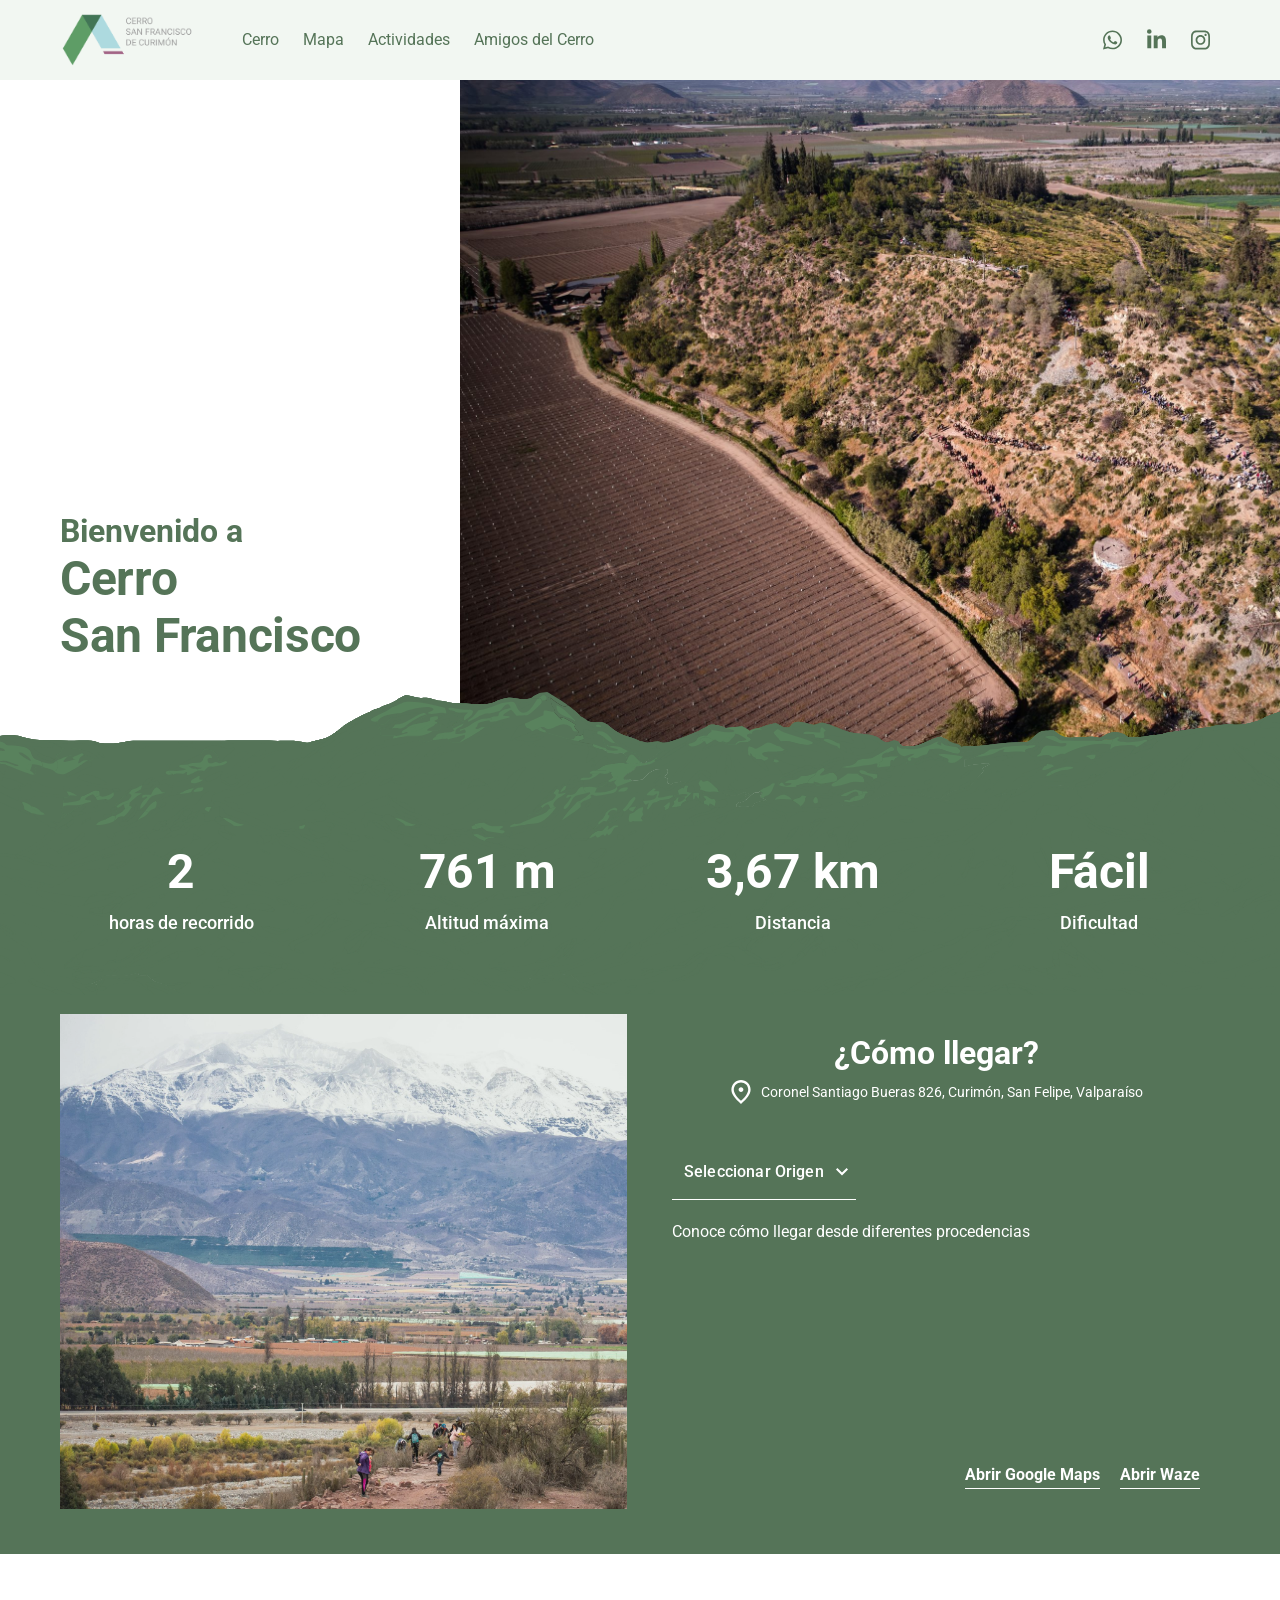
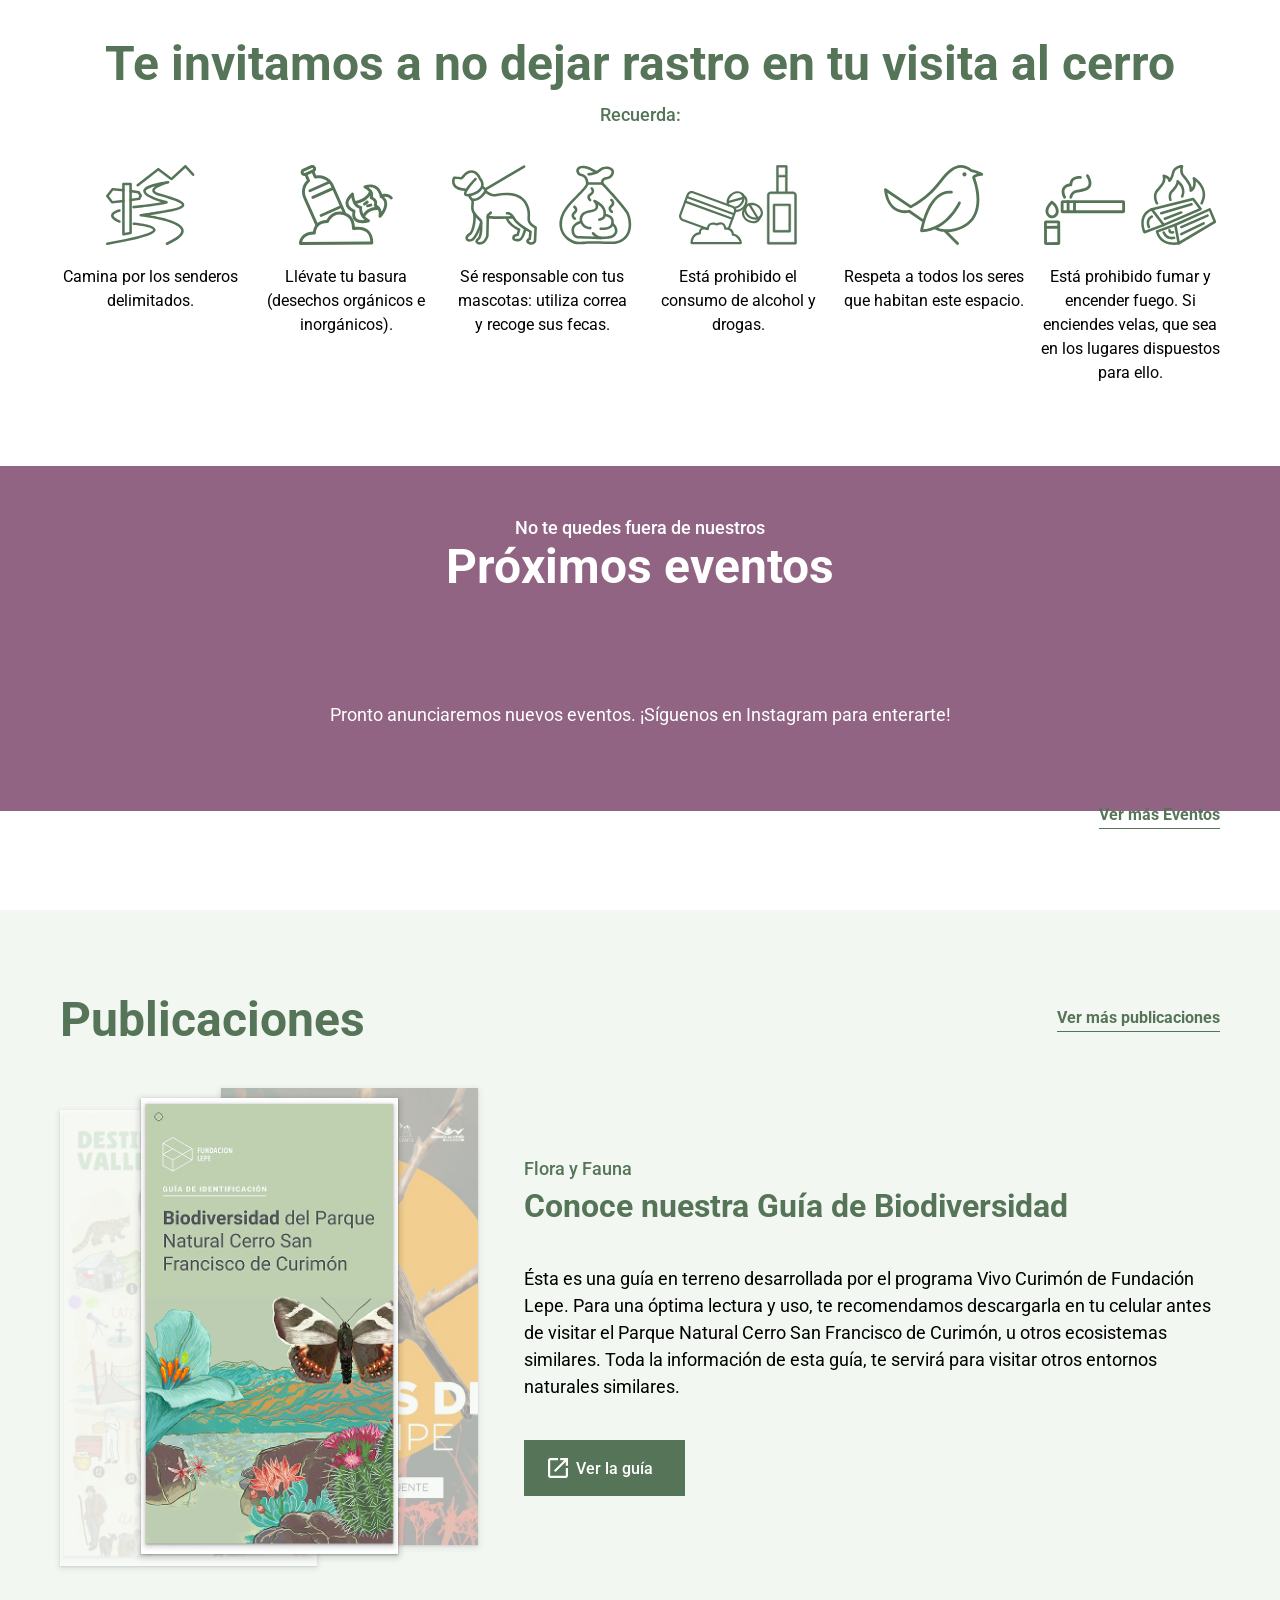
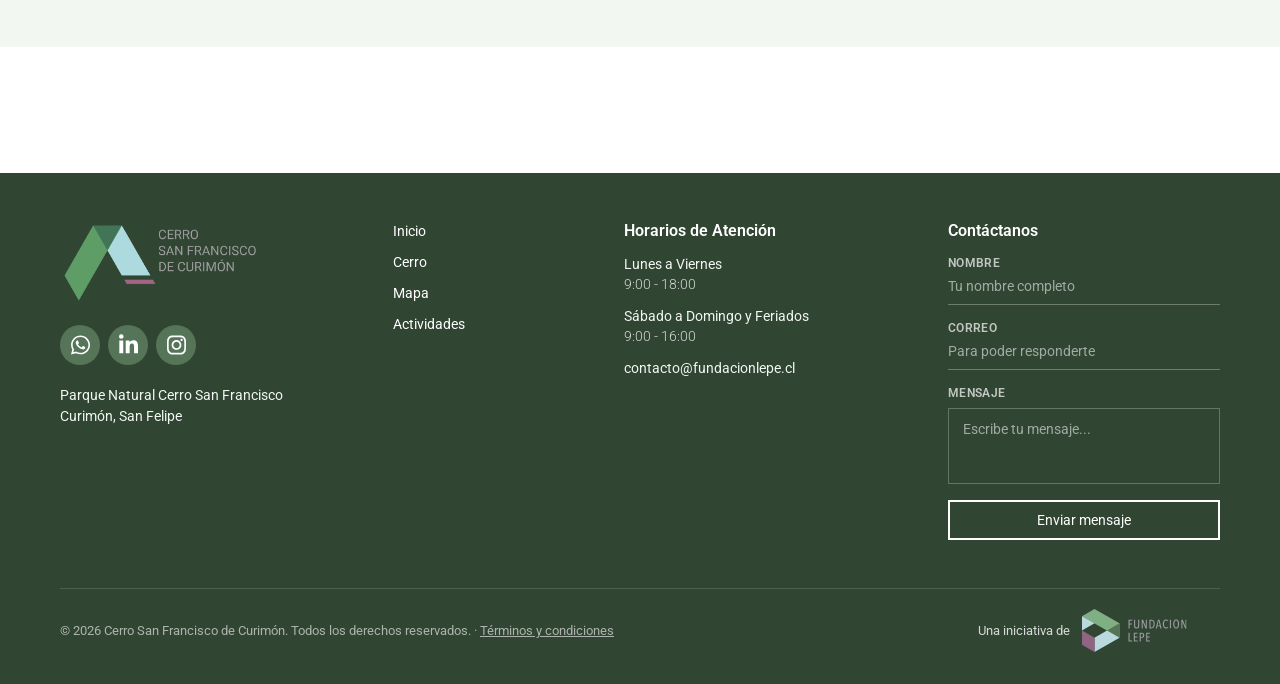
==== index.html @ eb402ccc "v 1.12.8" ====
<!doctype html>
<html lang="es">

<head>
    <meta charset="utf-8" />
    <script>
        // Si un enlace de los correos de Amigos del Cerro llega a la portada, se reenvía a la página correcta
        (function () {
            var h = window.location.hash;
            if (/(^#|&)type=signup(&|$)/.test(h)) window.location.replace('amigos?confirmada=1' + h);
            else if (/(^#|&)type=recovery(&|$)/.test(h)) window.location.replace('amigos?vista=nueva-clave' + h);
            else if (/(^#|&)error_code=/.test(h)) window.location.replace('amigos?enlace=vencido');
        })();
    </script>
    <meta name="viewport" content="width=device-width, initial-scale=1" />
    <title>Cerro San Francisco de Curimón | Parque Natural en San Felipe</title>
    <link rel="icon" href="favicon.ico" sizes="any">
    <link rel="icon" type="image/png" sizes="32x32" href="img/favicon-32.png">
    <link rel="icon" type="image/png" sizes="512x512" href="img/favicon-512.png">
    <link rel="apple-touch-icon" href="img/apple-touch-icon.png">
    <meta name="description" content="Parque Natural Cerro San Francisco de Curimón, en San Felipe: cerro isla del Valle del Aconcagua con senderos, miradores, visitas autoguiadas y educación ambiental.">
    <link rel="canonical" href="https://cerrosanfrancisco.cl/">
    <meta property="og:type" content="website">
    <meta property="og:locale" content="es_CL">
    <meta property="og:site_name" content="Cerro San Francisco de Curimón">
    <meta property="og:title" content="Cerro San Francisco de Curimón">
    <meta property="og:url" content="https://cerrosanfrancisco.cl/">
    <meta property="og:image" content="https://cerrosanfrancisco.cl/img/og-cerro-2.jpg">
    <meta property="og:description" content="Parque Natural Cerro San Francisco de Curimón, en San Felipe: cerro isla del Valle del Aconcagua con senderos, miradores, visitas autoguiadas y educación ambiental.">
    <script type="application/ld+json">
    [{"@context": "https://schema.org", "@type": ["Park", "TouristAttraction"], "name": "Parque Natural Cerro San Francisco de Curimón", "alternateName": ["Cerro San Francisco de Curimón", "Cerro San Francisco"], "description": "Cerro isla del Valle del Aconcagua con senderos, miradores, visitas autoguiadas y educación ambiental, en Curimón, San Felipe.", "url": "https://cerrosanfrancisco.cl/", "image": "https://cerrosanfrancisco.cl/img/og-cerro-2.jpg", "logo": "https://cerrosanfrancisco.cl/img/favicon-512.png", "address": {"@type": "PostalAddress", "addressLocality": "Curimón, San Felipe", "addressRegion": "Valparaíso", "addressCountry": "CL"}, "geo": {"@type": "GeoCoordinates", "latitude": -32.7838, "longitude": -70.682}, "hasMap": "https://cerrosanfrancisco.cl/mapa", "sameAs": ["https://www.instagram.com/fundacionlepe/", "https://www.linkedin.com/company/fundacion-lepe/", "https://www.fundacionlepe.cl/"], "parentOrganization": {"@type": "Organization", "name": "Fundación Lepe", "url": "https://www.fundacionlepe.cl/"}}, {"@context": "https://schema.org", "@type": "WebSite", "name": "Cerro San Francisco de Curimón", "url": "https://cerrosanfrancisco.cl/", "inLanguage": "es-CL"}]
    </script>
    <link href="https://fonts.googleapis.com/css2?family=Roboto:wght@300;400;500;600;700&display=swap"
        rel="stylesheet">

    <!-- Cambiar el número de v cada vez que se actualice style.css -->
    <link rel="stylesheet" href="style.css?v=61" />

</head>

<body>

    <!-- HEADER -->
    <header class="header">
        <div class="header-content">
            <a href="./" class="header-logo">
                <img src="img/logo-curimon.png" alt="Cerro San Francisco de Curimón">
            </a>

            <button class="header-toggler" type="button" aria-controls="headerNav" aria-expanded="false"
                aria-label="Abrir menú">
                <span class="icon-hamburger"></span>
                <span class="icon-close">✕</span>
            </button>

            <nav class="header-nav" id="headerNav">
                <ul class="nav-list">
                    <li><a class="nav-button" href="cerro">Cerro</a></li>
                    <li><a class="nav-button" href="mapa">Mapa</a></li>
                    <li><a class="nav-button" href="actividades">Actividades</a></li>
                    <li><a class="nav-button" href="amigos">Amigos del Cerro</a></li>
                </ul>

                <!-- Redes sociales (como en fundacionlepe.cl) -->
                <div class="header-acciones">
                    <ul class="redes">
                        <li><a class="red" href="https://wa.me/56942053471" target="_blank" rel="noopener"
                                aria-label="WhatsApp de Fundación Lepe"><span class="red-icono red-icono--whatsapp"></span></a></li>
                        <li><a class="red" href="https://www.linkedin.com/company/fundacion-lepe/" target="_blank"
                                rel="noopener" aria-label="LinkedIn de Fundación Lepe"><span class="red-icono red-icono--linkedin"></span></a></li>
                        <li><a class="red" href="https://www.instagram.com/fundacionlepe/" target="_blank" rel="noopener"
                                aria-label="Instagram de Fundación Lepe"><span class="red-icono red-icono--instagram"></span></a></li>
                    </ul>
                </div>
            </nav>
        </div>
    </header>
    <!-- HEADER -->


    <!-- BANNER -->
    <section class="banner">
        <div class="wrapper banner-content">
            <div class="banner-text">
                <p class="banner-subtitle">Bienvenido a</p>
                <h1 class="banner-title">Cerro San&nbsp;Francisco</h1>
            </div>
            <div class="banner-image">
                <!-- Foto provisoria: reemplazar por fotografía de la sesión con Diego Sandoval -->
                <img src="img/banner-cerro.jpg" alt="Vista del Cerro San Francisco">
            </div>
        </div>
    </section>
    <!-- BANNER -->


    <!-- NUMEROS Y COMO LLEGAR -->
    <section class="numeros">
        <div class="wrapper">
            <div class="numeros-grid">
                <div class="numero">
                    <p class="numero-value">2</p>
                    <p class="numero-label">horas de recorrido</p>
                </div>
                <div class="numero">
                    <p class="numero-value">761 m</p>
                    <p class="numero-label">Altitud máxima</p>
                </div>
                <div class="numero">
                    <p class="numero-value">3,67 km</p>
                    <p class="numero-label">Distancia</p>
                </div>
                <div class="numero">
                    <p class="numero-value">Fácil</p>
                    <p class="numero-label">Dificultad</p>
                </div>
            </div>

            <div class="como-llegar">
                <div class="como-llegar-image">
                    <!-- Foto provisoria: reemplazar por fotografía de la sesión con Diego Sandoval -->
                    <img src="img/llegar.jpg" alt="Visitantes descansando en el cerro">
                </div>

                <div class="como-llegar-card">
                    <div class="como-llegar-header">
                        <h2 class="como-llegar-title">¿Cómo llegar?</h2>
                        <p class="como-llegar-address">
                            <img src="icons/location.svg" alt="" width="24" height="24">
                            Coronel Santiago Bueras 826, Curimón, San Felipe, Valparaíso
                        </p>
                    </div>

                    <div class="como-llegar-body">
                        <div class="como-llegar-info">
                            <!-- Dropdown de origen -->
                            <div class="dropdown" id="dropdownOrigen">
                                <button type="button" class="dropdown-button" aria-haspopup="listbox"
                                    aria-expanded="false" aria-controls="dropdownOptions">
                                    <span class="dropdown-label">Seleccionar Origen</span>
                                    <img src="icons/arrow-down.svg" alt="" class="dropdown-arrow" width="12" height="8">
                                </button>
                                <ul class="dropdown-options" id="dropdownOptions" role="listbox">
                                    <li><button type="button" class="dropdown-option" data-origen="santiago">Santiago</button></li>
                                    <li><button type="button" class="dropdown-option" data-origen="curimon">Curimón</button></li>
                                    <li><button type="button" class="dropdown-option" data-origen="san-felipe">San Felipe</button></li>
                                    <li><button type="button" class="dropdown-option" data-origen="valparaiso">Valparaíso</button></li>
                                    <li><button type="button" class="dropdown-option" data-origen="los-andes">Los Andes</button></li>
                                    <li><button type="button" class="dropdown-option" data-origen="mendoza">Mendoza</button></li>
                                </ul>
                            </div>

                            <!-- Texto sin origen seleccionado -->
                            <p class="como-llegar-text" id="rutaDefault">Conoce cómo llegar desde diferentes
                                procedencias</p>

                            <!-- Detalle de la ruta (se llena con JS) -->
                            <div class="ruta" id="rutaDetalle" hidden>
                                <div class="ruta-datos">
                                    <div class="ruta-dato">
                                        <p class="ruta-dato-label" id="rutaLabel1"></p>
                                        <p class="ruta-dato-value" id="rutaValue1"></p>
                                    </div>
                                    <div class="ruta-dato">
                                        <p class="ruta-dato-label" id="rutaLabel2"></p>
                                        <p class="ruta-dato-value" id="rutaValue2"></p>
                                    </div>
                                </div>
                                <p class="ruta-subtitle" id="rutaSubtitle"></p>
                                <p class="ruta-text" id="rutaText"></p>
                            </div>
                        </div>

                        <div class="como-llegar-links">
                            <a class="btn-underline btn-underline--claro" id="linkMaps"
                                href="https://maps.app.goo.gl/U2UCx166CJ8TxAts7"
                                target="_blank" rel="noopener noreferrer">Abrir Google Maps</a>
                            <a class="btn-underline btn-underline--claro"
                                href="https://waze.com/ul/h66jtrx900"
                                target="_blank" rel="noopener noreferrer">Abrir Waze</a>
                        </div>
                    </div>
                </div>
            </div>
        </div>
    </section>
    <!-- NUMEROS Y COMO LLEGAR -->


    <!-- NO RASTRO -->
    <section class="wrapper no-rastro">
        <div class="no-rastro-header">
            <h2 class="no-rastro-title">Te invitamos a no dejar rastro en tu visita al cerro</h2>
            <p class="no-rastro-subtitle">Recuerda:</p>
        </div>

        <div class="no-rastro-grid">
            <div class="no-rastro-item">
                <img src="icons/senderos.svg" alt="" class="no-rastro-icon">
                <p class="no-rastro-text">Camina por los senderos delimitados.</p>
            </div>
            <div class="no-rastro-item">
                <img src="icons/basura.svg" alt="" class="no-rastro-icon">
                <p class="no-rastro-text">Llévate tu basura (desechos orgánicos e inorgánicos).</p>
            </div>
            <div class="no-rastro-item">
                <img src="icons/mascotas.svg" alt="" class="no-rastro-icon">
                <p class="no-rastro-text">Sé responsable con tus mascotas: utiliza correa y recoge sus fecas.</p>
            </div>
            <div class="no-rastro-item">
                <img src="icons/alcohol.svg" alt="" class="no-rastro-icon">
                <p class="no-rastro-text">Está prohibido el consumo de alcohol y drogas.</p>
            </div>
            <div class="no-rastro-item">
                <img src="icons/seres.svg" alt="" class="no-rastro-icon">
                <p class="no-rastro-text">Respeta a todos los seres que habitan este espacio.</p>
            </div>
            <div class="no-rastro-item">
                <img src="icons/fuego.svg" alt="" class="no-rastro-icon">
                <p class="no-rastro-text">Está prohibido fumar y encender fuego. Si enciendes velas, que sea en los
                    lugares dispuestos para ello.</p>
            </div>
        </div>
    </section>
    <!-- NO RASTRO -->


    <!-- EVENTOS -->
    <section class="eventos">
        <div class="eventos-band">
            <p class="eventos-subtitle">No te quedes fuera de nuestros</p>
            <h2 class="eventos-title">Próximos eventos</h2>
        </div>

        <div class="wrapper eventos-list" data-lista-eventos="inicio" data-limite="3">
            <!-- Los eventos se dibujan desde eventos.js -->
            <div class="eventos-more">
                <a href="actividades" class="btn-underline">Ver más Eventos</a>
            </div>
        </div>
    </section>
    <!-- EVENTOS -->


    <!-- PUBLICACIONES -->
    <section class="publicaciones">
        <div class="wrapper">
            <div class="publicaciones-header">
                <h2 class="publicaciones-title">Publicaciones</h2>
                <a href="publicaciones" class="btn-underline">Ver más publicaciones</a>
            </div>

            <div class="publicacion">
                <!-- PUBLICACION 1 -->
                <div class="publicacion-slide is-active">
                    <div class="publicacion-covers">
                        <button class="cover cover--left" type="button" data-go="1" aria-label="Ver Mapa Turismo Aconcagua"><img src="img/mapa-turismo.png" alt=""></button>
                        <button class="cover cover--right" type="button" data-go="2" aria-label="Ver Aves de San Felipe"><img src="img/aves-san-felipe.jpg" alt=""></button>
                        <div class="cover cover--front"><img src="img/guia-biodiversidad-1.png" alt=""></div>
                    </div>

                    <div class="publicacion-content">
                        <p class="publicacion-eyebrow">Flora y Fauna</p>
                        <h3 class="publicacion-title">Conoce nuestra Guía de Biodiversidad</h3>
                        <p class="publicacion-text">Ésta es una guía en terreno desarrollada por el programa Vivo Curimón de
                            Fundación Lepe. Para una óptima lectura y uso, te recomendamos descargarla en tu celular antes
                            de visitar el Parque Natural Cerro San Francisco de Curimón, u otros ecosistemas similares.
                            Toda la información de esta guía, te servirá para visitar otros entornos naturales
                            similares.</p>
                        <a href="pdf/guia-biodiversidad.pdf" target="_blank" rel="noopener" class="btn-primary-medium btn-primary-medium--tall btn-download">
                            <img src="icons/abrir.svg" alt="" width="20" height="20" onerror="this.remove()">
                            Ver la guía<span class="visually-hidden"> (se abre en una pestaña nueva)</span>
                        </a>
                    </div>
                </div>

                <!-- PUBLICACION 2 -->
                <div class="publicacion-slide" aria-hidden="true" inert>
                    <div class="publicacion-covers">
                        <button class="cover cover--left" type="button" data-go="2" aria-label="Ver Aves de San Felipe"><img src="img/aves-san-felipe.jpg" alt=""></button>
                        <button class="cover cover--right" type="button" data-go="0" aria-label="Ver Guía de Biodiversidad"><img src="img/guia-biodiversidad-1.png" alt=""></button>
                        <div class="cover cover--front"><img src="img/mapa-turismo.png" alt=""></div>
                    </div>

                    <div class="publicacion-content">
                        <p class="publicacion-eyebrow">Turismo</p>
                        <h3 class="publicacion-title">Mapa Turismo Aconcagua</h3>
                        <p class="publicacion-text">Mapa con los principales atractivos naturales, patrimoniales y culturales del
                            Valle del Aconcagua. Ábrelo para planificar tu recorrido por la zona antes o después de
                            visitar el cerro.</p>
                        <a href="pdf/mapa-turismo-aconcagua.pdf" target="_blank" rel="noopener" class="btn-primary-medium btn-primary-medium--tall btn-download">
                            <img src="icons/abrir.svg" alt="" width="20" height="20" onerror="this.remove()">
                            Ver el mapa<span class="visually-hidden"> (se abre en una pestaña nueva)</span>
                        </a>
                    </div>
                </div>

                <!-- PUBLICACION 3 -->
                <div class="publicacion-slide" aria-hidden="true" inert>
                    <div class="publicacion-covers">
                        <button class="cover cover--left" type="button" data-go="0" aria-label="Ver Guía de Biodiversidad"><img src="img/guia-biodiversidad-1.png" alt=""></button>
                        <button class="cover cover--right" type="button" data-go="1" aria-label="Ver Mapa Turismo Aconcagua"><img src="img/mapa-turismo.png" alt=""></button>
                         <div class="cover cover--front"><img src="img/aves-san-felipe.jpg" alt=""></div>
                    </div>

                    <div class="publicacion-content">
                        <p class="publicacion-eyebrow">Fauna</p>
                        <h3 class="publicacion-title">Aves de San Felipe</h3>
                        <p class="publicacion-text">Guía para reconocer las aves que habitan San Felipe y el Valle del Aconcagua.
                            Llévala en tu visita al cerro y aprende a identificar las especies que puedes observar en sus
                            senderos.</p>
                        <!-- Sin botón de descarga: esta publicación todavía no existe -->
                    </div>
                </div>
            </div>
        </div>
    </section>
    <!-- PUBLICACIONES -->


    <!-- FOOTER -->
    <footer class="footer">
        <div class="wrapper">
            <div class="footer-top">
                <div class="footer-brand">
                    <img src="img/logo-curimon.png" alt="Cerro San Francisco de Curimón">
                    <ul class="redes redes--footer">
                    <li><a class="red" href="https://wa.me/56942053471" target="_blank" rel="noopener"
                            aria-label="WhatsApp de Fundación Lepe"><span class="red-icono red-icono--whatsapp"></span></a></li>
                    <li><a class="red" href="https://www.linkedin.com/company/fundacion-lepe/" target="_blank"
                            rel="noopener" aria-label="LinkedIn de Fundación Lepe"><span class="red-icono red-icono--linkedin"></span></a></li>
                    <li><a class="red" href="https://www.instagram.com/fundacionlepe/" target="_blank" rel="noopener"
                            aria-label="Instagram de Fundación Lepe"><span class="red-icono red-icono--instagram"></span></a></li>
                </ul>
                    <address class="footer-direccion">
                        Parque Natural Cerro San Francisco<br>Curimón, San Felipe
                    </address>
                </div>

                <ul class="footer-nav">
                    <li><a class="footer-link" href="./">Inicio</a></li>
                    <li><a class="footer-link" href="cerro">Cerro</a></li>
                    <li><a class="footer-link" href="mapa">Mapa</a></li>
                    <li><a class="footer-link" href="actividades">Actividades</a></li>
                </ul>

                <div class="footer-horarios">
                    <p class="footer-title">Horarios de Atención</p>
                    <div>
                        <p class="footer-day">Lunes a Viernes</p>
                        <p class="footer-hour">9:00 - 18:00</p>
                    </div>
                    <div>
                        <p class="footer-day">Sábado a Domingo y Feriados</p>
                        <p class="footer-hour">9:00 - 16:00</p>
                    </div>
                    <p class="footer-day">contacto@fundacionlepe.cl</p>
                </div>

                <form class="footer-form" id="footerForm">
                    <p class="footer-title">Contáctanos</p>
                    <label for="footerNombre" class="footer-label">Nombre</label>
                    <input id="footerNombre" autocomplete="name" name="nombre" type="text" class="footer-input" placeholder="Tu nombre completo">
                    <label for="footerCorreo" class="footer-label">Correo</label>
                    <input id="footerCorreo" autocomplete="email" name="correo" type="email" class="footer-input"
                        placeholder="Para poder responderte">
                    <!-- Campo trampa contra spam: las personas no lo ven -->
                    <input type="text" name="sitio_web" class="campo-trampa" tabindex="-1" autocomplete="off" aria-hidden="true">
                    <label for="footerMensaje" class="footer-label">Mensaje</label>
                    <textarea id="footerMensaje" name="mensaje" class="footer-textarea" placeholder="Escribe tu mensaje..."></textarea>
                    <p class="footer-aviso" role="status"></p>
                    <button type="submit" class="btn-outline-footer">Enviar mensaje</button>
                </form>
            </div>

            <hr class="footer-divider">

            <div class="footer-bottom">
                <p class="footer-copy">© 2026 Cerro San Francisco de Curimón. Todos los derechos reservados.
                    · <a href="terminos" class="footer-copy-link">Términos y condiciones</a></p>
                <a href="https://www.fundacionlepe.cl/" class="footer-lepe" target="_blank" rel="noopener">
                    <span>Una iniciativa de</span>
                    <img src="icons/logo-fundacion-lepe.svg" alt="Fundación Lepe" width="136" height="43">
                </a>
            </div>
        </div>
    </footer>
    <!-- FOOTER -->


    <script>
        // Menú hamburguesa
        const toggler = document.querySelector('.header-toggler');
        const nav = document.querySelector('#headerNav');

        toggler.addEventListener('click', function () {
            const isExpanded = toggler.getAttribute('aria-expanded') === 'true';
            toggler.setAttribute('aria-expanded', !isExpanded);
            nav.classList.toggle('is-open');
        });

        // Si hiciste clic fuera del menú y del botón, se cierra
        document.addEventListener('click', function (event) {
            const isExpanded = toggler.getAttribute('aria-expanded') === 'true';

            if (isExpanded && !nav.contains(event.target) && !toggler.contains(event.target)) {
                toggler.setAttribute('aria-expanded', 'false');
                nav.classList.remove('is-open');
            }
        });
    </script>
    <script>
        // Cómo llegar: datos de cada origen
        // Distancias y tiempos aproximados hasta el parque, en auto y sin tráfico (verificados en septiembre 2026)
        const rutas = {
            'santiago': {
                nombre: 'Santiago',
                datos: [['Distancia', '95 km'], ['Tiempo en auto', '1 h 25 min']],
                subtitulo: 'En bus',
                texto: 'Toma un bus interurbano desde el Terminal Los Héroes o el Terminal Alameda hacia San Felipe (aprox. 1 h 30 min a 2 h). Desde San Felipe, continúa en colectivo o bus local hasta Curimón y camina hasta la entrada del parque en Coronel Santiago Bueras 826.'
            },
            'curimon': {
                nombre: 'Curimón',
                datos: [['Distancia', '1,3 km'], ['A pie', '17 min']],
                subtitulo: 'Cómo llegar a pie',
                texto: 'Desde el centro de Curimón, camina aprox. 17 minutos (1,3 km) hasta la entrada del parque en Coronel Santiago Bueras 826. Te recomendamos llevar agua, protector solar y calzado cómodo.'
            },
            'san-felipe': {
                nombre: 'San Felipe',
                datos: [['Distancia', '6 km'], ['Tiempo en auto', '10 min']],
                subtitulo: 'En bus',
                texto: 'Desde San Felipe, toma un colectivo o bus local con destino a Curimón por la Ruta 60 (aprox. 15 min). Bájate en el centro del pueblo y camina hasta la entrada del parque en Coronel Santiago Bueras 826.'
            },
            'valparaiso': {
                nombre: 'Valparaíso',
                datos: [['Distancia', '135 km'], ['Tiempo en auto', '1 h 45 min']],
                subtitulo: 'En bus',
                texto: 'Toma un bus interurbano desde el Terminal Rodoviario de Valparaíso hacia San Felipe (aprox. 2 h a 2 h 30 min). Desde el terminal, continúa en colectivo o bus local hasta Curimón y camina hasta la entrada del parque.'
            },
            'los-andes': {
                nombre: 'Los Andes',
                datos: [['Distancia', '12 km'], ['Tiempo en auto', '15 min']],
                subtitulo: 'En bus',
                texto: 'Desde Los Andes, toma un bus o colectivo con dirección a San Felipe por la Ruta 60 y pide bajarte en Curimón (aprox. 20 min). Desde ahí, camina hasta la entrada del parque en Coronel Santiago Bueras 826.'
            },
            'mendoza': {
                nombre: 'Mendoza',
                datos: [['Distancia', '275 km'], ['Tiempo en auto', '4 h *']],
                subtitulo: 'En bus',
                texto: 'Cruza la cordillera en bus internacional por el Paso Los Libertadores hasta Los Andes (aprox. 5 h). Desde ahí, continúa en bus o colectivo hacia San Felipe y bájate en Curimón. * Sin contar la espera en la frontera. Revisa el estado del paso antes de viajar: en invierno puede cerrar por nieve.'
            }
        };

        const destino = 'Coronel Santiago Bueras 826, Curimón, San Felipe';
        const dropdown = document.querySelector('#dropdownOrigen');
        const dropdownButton = dropdown.querySelector('.dropdown-button');
        const dropdownLabel = dropdown.querySelector('.dropdown-label');

        function cerrarDropdown() {
            dropdown.classList.remove('is-open');
            dropdownButton.setAttribute('aria-expanded', 'false');
        }

        // Abrir / cerrar
        dropdownButton.addEventListener('click', function () {
            const isOpen = dropdown.classList.toggle('is-open');
            dropdownButton.setAttribute('aria-expanded', isOpen);
        });

        // Elegir un origen
        dropdown.querySelectorAll('.dropdown-option').forEach(option => {
            option.addEventListener('click', function () {
                const ruta = rutas[option.dataset.origen];

                dropdownLabel.textContent = ruta.nombre;
                dropdown.classList.add('has-value');

                document.querySelector('#rutaLabel1').textContent = ruta.datos[0][0];
                document.querySelector('#rutaValue1').textContent = ruta.datos[0][1];
                document.querySelector('#rutaLabel2').textContent = ruta.datos[1][0];
                document.querySelector('#rutaValue2').textContent = ruta.datos[1][1];
                document.querySelector('#rutaSubtitle').textContent = ruta.subtitulo;
                document.querySelector('#rutaText').textContent = ruta.texto;

                document.querySelector('#rutaDefault').hidden = true;
                document.querySelector('#rutaDetalle').hidden = false;

                // Google Maps abre la ruta desde el origen elegido
                document.querySelector('#linkMaps').href = 'https://www.google.com/maps/dir/?api=1&origin='
                    + encodeURIComponent(ruta.nombre) + '&destination=' + encodeURIComponent(destino);

                cerrarDropdown();
            });
        });

        // Si hiciste clic fuera del dropdown, se cierra
        document.addEventListener('click', function (event) {
            if (!dropdown.contains(event.target)) {
                cerrarDropdown();
            }
        });
    </script>
    <script>
        // Publicaciones: se funden de una a otra (Dissolve del prototipo en Figma)
        const slides = document.querySelectorAll('.publicacion-slide');
        const pubSection = document.querySelector('.publicacion');
        let activa = 0;

        function mostrarPublicacion(nueva) {
            if (nueva === activa) return;

            slides[activa].classList.remove('is-active');
            slides[activa].setAttribute('aria-hidden', 'true');
            slides[activa].inert = true;

            slides[nueva].classList.add('is-active');
            slides[nueva].removeAttribute('aria-hidden');
            slides[nueva].inert = false;

            activa = nueva;
        }

        // Clic en una portada de atrás
        document.querySelectorAll('.cover[data-go]').forEach(cover => {
            cover.addEventListener('click', function () {
                mostrarPublicacion(Number(cover.dataset.go));
                iniciarAutoplay();
            });
        });

        // Avanza solo cada 5 segundos (se pausa con el mouse encima)
        const reducirMovimiento = window.matchMedia('(prefers-reduced-motion: reduce)').matches;
        let autoplay = null;

        function iniciarAutoplay() {
            if (reducirMovimiento) return;
            clearInterval(autoplay);
            autoplay = setInterval(() => {
                mostrarPublicacion((activa + 1) % slides.length);
            }, 5000);
        }

        pubSection.addEventListener('mouseenter', () => clearInterval(autoplay));
        pubSection.addEventListener('mouseleave', iniciarAutoplay);

        iniciarAutoplay();
    </script>
    <script src="contacto.js?v=2"></script>

    <script src="api/eventos.php"></script>

    <script src="eventos.js?v=9"></script>
</body>

</html>
---- style.css ----
/*
    Colores del diseño (Figma):
    Primary 50     #F2F7F2
    Primary 800    #557458
    Primary 900    #314533
    Secondary 500  #926483
*/

* {
    box-sizing: border-box;
}

body {
    font-family: 'Roboto', 'Helvetica Neue', Arial, sans-serif;
    color: #000000;
    background-color: #FFFFFF;
    margin: 0;
}

img {
    max-width: 100%;
}

p,
h1,
h2,
h3 {
    margin: 0;
}

.wrapper {
    width: 100%;
    max-width: 1200px;
    margin: 0 auto;
    padding-left: 20px;
    padding-right: 20px;
}

.visually-hidden {
    position: absolute;
    width: 1px;
    height: 1px;
    overflow: hidden;
    clip: rect(0 0 0 0);
    white-space: nowrap;
}

/*-----------------------ALL PAGES-----------------------*/

/*
    Escala del sitio (misma que fundacionlepe.cl):
    títulos de sección 48px bold · títulos de tarjeta 32px o 24px bold · bajadas 18px ·
    texto 16px con interlineado 1.5 · detalles 14px y 12px.
    Botones medianos de 56px de alto. Espacio vertical de las secciones: clamp(48px, 9vh, 96px).

    Alturas: las secciones grandes usan clamp(mínimo, % del alto de pantalla, máximo).
    El máximo es la medida del Figma (pantalla de 1440 x 900 o más).
    En pantallas más bajas se achican para que cada sección quepa en la pantalla.
*/

/*BOTONES*/
.btn-primary-large,
.btn-primary-medium {
    display: inline-flex;
    align-items: center;
    justify-content: center;
    background-color: #557458;
    color: #FFFFFF;
    font-weight: 500;
    text-decoration: none;
    transition: background-color 0.3s ease;
}

.btn-primary-large {
    height: 70px;
    padding: 0 48px;
    font-size: 20px;
}

.btn-primary-medium {
    height: 56px;
    padding: 0 24px;
    font-size: 16px;
    min-width: 160px;
}

.btn-primary-medium--tall {
    height: 56px;
}

.btn-primary-large:hover,
.btn-primary-medium:hover {
    background-color: #314533;
}

.btn-outline-small {
    display: inline-flex;
    align-items: center;
    height: 40px;
    padding: 0 16px;
    border: 2px solid #557458;
    color: #557458;
    font-size: 14px;
    text-decoration: none;
    transition: background-color 0.3s ease, color 0.3s ease;
}

.btn-outline-small:hover {
    background-color: #557458;
    color: #FFFFFF;
}

.btn-icon {
    display: inline-flex;
    align-items: center;
    justify-content: center;
    height: 40px;
    padding: 0 16px;
}

.btn-underline {
    font-size: 16px;
    font-weight: 700;
    color: #557458;
    text-decoration: none;
    padding-bottom: 4px;
    border-bottom: 1px solid #557458;
    transition: opacity 0.3s ease;
}

.btn-underline--claro {
    color: #FFFFFF;
    border-color: #FFFFFF;
}

.btn-underline:hover {
    opacity: 0.7;
}

.chip {
    display: inline-flex;
    align-items: center;
    height: 35px;
    padding: 0 16px;
    border-radius: 4px;
    background-color: rgba(92, 143, 97, 0.1);
    color: #314533;
    font-size: 14px;
}

/* Estados de inscripción (Figma "Chip") */
.chip--cerrado {
    background-color: rgba(214, 102, 79, 0.12);
    color: #B5412A; /* más oscuro que el Figma (#D6664F) para que se lea bien: contraste 4.8:1 */
}

.chip--pocos {
    background-color: rgba(213, 162, 75, 0.12);
    color: #8A631F; /* más oscuro que el Figma (#D5A24B) para que se lea bien: contraste 4.9:1 */
}

.chip-claro {
    display: inline-flex;
    align-items: center;
    padding: 4px 10px;
    border-radius: 8px;
    background-color: rgba(244, 227, 173, 0.2);
    color: #F2F7F2;
    font-size: 14px;
    white-space: nowrap;
}

.chip-fecha {
    display: inline-flex;
    align-items: center;
    height: 46px;
    padding: 0 16px;
    border-radius: 4px;
    background-color: #557458;
    color: #FFFFFF;
    font-size: 16px;
}

.btn-outline-medium {
    display: inline-flex;
    align-items: center;
    justify-content: center;
    height: 56px;
    padding: 0 24px;
    border: 2px solid #557458;
    color: #557458;
    font-size: 16px;
    font-weight: 500;
    text-decoration: none;
    transition: background-color 0.3s ease, color 0.3s ease;
    min-width: 160px;
}

.btn-outline-medium:hover {
    background-color: #557458;
    color: #FFFFFF;
}

/* Flechas de los carruseles (la misma flecha, girada para la izquierda) */
.arrow-button {
    flex-shrink: 0;
    width: 48px;
    height: 48px;
    padding: 0;
    border: none;
    background: transparent;
    cursor: pointer;
    transition: opacity 0.3s ease;
}

.arrow-button img {
    display: block;
    width: 100%;
    height: 100%;
}

.arrow-button--left img {
    transform: scaleX(-1);
}

.arrow-button:hover {
    opacity: 0.7;
}

/*BOTONES*/

/*HEADER*/
/* Misma estructura que el header de fundacionlepe.cl (logo, menú y redes), con la paleta del Figma */
.header {
    position: sticky;
    top: 0;
    z-index: 10;
    background-color: #F2F7F2;
}

.header-content {
    display: flex;
    align-items: center;
    height: 80px;
    max-width: 1200px;
    margin: 0 auto;
    padding: 0 20px;
}

.header-logo img {
    display: block;
    width: auto;
    height: 56px;
}

.header-nav {
    flex: 1;
    display: flex;
    align-items: center;
    justify-content: space-between;
    gap: 24px;
    margin-left: 48px;
}

.nav-list {
    display: flex;
    align-items: center;
    gap: 24px;
    list-style: none;
    margin: 0;
    padding: 0;
}

.nav-button {
    font-size: 16px;
    line-height: 24px;
    color: #557458;
    text-decoration: none;
    position: relative;
    padding-bottom: 4px;
}

.nav-button::after {
    content: "";
    position: absolute;
    bottom: 0;
    left: 0;
    width: 0;
    height: 1px;
    background-color: #557458;
    transition: width 0.3s ease;
}

.nav-button:hover::after {
    width: 100%;
}

/* Página actual */
.nav-button--active {
    font-weight: 700;
    border-bottom: 1px solid #557458;
}

.nav-button--active::after {
    display: none;
}

.header-acciones {
    display: flex;
    align-items: center;
    gap: 16px;
}

/* Redes sociales de Fundación Lepe */
.redes {
    display: flex;
    align-items: center;
    gap: 4px;
    list-style: none;
    margin: 0;
    padding: 0;
}

.red {
    display: flex;
    align-items: center;
    justify-content: center;
    width: 40px;
    height: 40px;
    border-radius: 50%;
    color: #557458;
    transition: background-color 0.3s ease, color 0.3s ease;
}

.red:hover {
    background-color: #DDE9DE;
}

.red-icono {
    display: block;
    width: 22px;
    height: 22px;
    background-color: currentColor;
    -webkit-mask: var(--icono) center / contain no-repeat;
    mask: var(--icono) center / contain no-repeat;
}

.red-icono--whatsapp {
    --icono: url("icons/whatsapp.svg");
}

.red-icono--linkedin {
    --icono: url("icons/linkedin-in.svg");
}

.red-icono--instagram {
    --icono: url("icons/instagram.svg");
}

.header-toggler {
    display: none;
    margin-left: auto;
    background: none;
    border: none;
    cursor: pointer;
    padding: 8px;
}

.icon-hamburger {
    display: inline-block;
    width: 24px;
    height: 2px;
    background-color: #557458;
    position: relative;
}

.icon-hamburger::before,
.icon-hamburger::after {
    content: "";
    position: absolute;
    left: 0;
    width: 24px;
    height: 2px;
    background-color: #557458;
}

.icon-hamburger::before {
    top: -7px;
}

.icon-hamburger::after {
    top: 7px;
}

.icon-close {
    display: none;
    font-size: 24px;
    color: #557458;
}

.header-toggler[aria-expanded="true"] .icon-hamburger {
    display: none;
}

.header-toggler[aria-expanded="true"] .icon-close {
    display: inline-block;
}

@media (max-width: 1199.98px) {
    .header-nav {
        margin-left: 32px;
    }

    .nav-list {
        gap: 20px;
    }
}

@media (max-width: 991.98px) {
    .header-toggler {
        display: block;
    }

    .header-nav {
        display: none;
        position: absolute;
        top: 80px;
        left: 0;
        width: 100%;
        margin: 0;
        flex-direction: column;
        align-items: flex-start;
        gap: 24px;
        padding: 24px 20px 32px 20px;
        background-color: #F2F7F2;
        border-top: 1px solid #DDE9DE;
        box-shadow: 0 8px 12px rgba(0, 0, 0, 0.08);
    }

    .header-nav.is-open {
        display: flex;
    }

    .nav-list {
        flex-direction: column;
        align-items: flex-start;
        gap: 20px;
    }

    .header-acciones {
        width: 100%;
        padding-top: 20px;
        border-top: 1px solid #DDE9DE;
    }

    .redes {
        margin-left: -8px;
    }
}

/*HEADER*/

/*FOOTER*/
.footer {
    background-color: #314533;
    color: #FFFFFF;
    padding-top: 48px;
}

.footer-top {
    display: flex;
    justify-content: space-between;
    gap: 24px;
    padding-bottom: 48px;
}

.footer-brand {
    width: 282px;
    flex-shrink: 0;
    display: flex;
    flex-direction: column;
    align-items: flex-start;
    gap: 20px;
}

.footer-brand img {
    display: block;
    width: 200px;
    aspect-ratio: 4096 / 1710;
    object-fit: cover;
}

/* Redes en círculos, como en el footer de fundacionlepe.cl */
.redes--footer {
    gap: 8px;
}

.redes--footer .red {
    background-color: #557458;
    color: #FFFFFF;
}

.redes--footer .red:hover {
    background-color: #7FB084;
}

.footer-direccion {
    font-size: 14px;
    font-style: normal;
    line-height: 1.5;
    color: #F2F7F2;
}

.footer-nav {
    width: 180px;
    list-style: none;
    margin: 0;
    padding: 0;
    display: flex;
    flex-direction: column;
    gap: 12px;
}

.footer-link {
    font-size: 14px;
    color: #FFFFFF;
    text-decoration: none;
    padding-bottom: 4px;
}

.footer-link:hover {
    text-decoration: underline;
}

.footer-horarios {
    width: 273px;
    display: flex;
    flex-direction: column;
    gap: 16px;
}

.footer-title {
    font-size: 16px;
    font-weight: 600;
}

.footer-day {
    font-size: 14px;
    color: #F2F7F2;
}

.footer-hour {
    font-size: 14px;
    font-weight: 300;
    color: rgba(255, 255, 255, 0.8);
    margin-top: 4px;
}

.footer-form {
    width: 272px;
    display: flex;
    flex-direction: column;
    gap: 8px;
}

.footer-form .footer-title {
    margin-bottom: 8px;
}

.footer-label {
    font-size: 12px;
    font-weight: 600;
    letter-spacing: 0.3px;
    text-transform: uppercase;
    color: rgba(255, 255, 255, 0.7);
}

.footer-input,
.footer-textarea {
    font-family: inherit;
    font-size: 14px;
    color: #FFFFFF;
    background: transparent;
    outline: none;
}

.footer-input {
    border: none;
    border-bottom: 1px solid rgba(255, 255, 255, 0.3);
    padding: 0 0 10px 0;
    margin-bottom: 8px;
}

.footer-textarea {
    height: 76px;
    border: 1px solid rgba(255, 255, 255, 0.25);
    padding: 12px 14px;
    resize: none;
}

.footer-input::placeholder,
.footer-textarea::placeholder {
    color: rgba(255, 255, 255, 0.55);
}

.footer-input:focus,
.footer-textarea:focus {
    border-color: #FFFFFF;
}

.btn-outline-footer {
    height: 40px;
    margin-top: 8px;
    border: 2px solid #FFFFFF;
    background: transparent;
    color: #FFFFFF;
    font-family: inherit;
    font-size: 14px;
    cursor: pointer;
    transition: background-color 0.3s ease, color 0.3s ease;
}

.btn-outline-footer:hover {
    background-color: #FFFFFF;
    color: #314533;
}

.footer-divider {
    border: none;
    height: 1px;
    margin: 0;
    background-color: rgba(255, 255, 255, 0.15);
}

.footer-bottom {
    display: flex;
    align-items: center;
    justify-content: space-between;
    gap: 16px 32px;
    padding: 20px 0 32px 0;
}

.footer-copy {
    font-size: 13px;
    color: rgba(255, 255, 255, 0.6);
}

.footer-lepe {
    display: flex;
    align-items: center;
    gap: 12px;
    color: rgba(255, 255, 255, 0.8);
    font-size: 13px;
    text-decoration: none;
    transition: opacity 0.3s ease;
}

.footer-lepe:hover {
    opacity: 0.8;
}

/* Logo de la Fundación con sus colores originales */
.footer-lepe img {
    display: block;
    width: auto;
    height: 43px;
}

@media (max-width: 991.98px) {
    .footer-top {
        flex-wrap: wrap;
        gap: 40px 24px;
    }

    .footer-brand,
    .footer-nav,
    .footer-horarios,
    .footer-form {
        width: calc(50% - 12px);
    }
}

@media (max-width: 767.98px) {

    .footer-brand,
    .footer-nav,
    .footer-horarios,
    .footer-form {
        width: 100%;
    }

    .footer-brand img {
        width: 200px;
    }

    .footer-bottom {
        flex-direction: column-reverse;
        align-items: flex-start;
    }
}

/*FOOTER*/

/*-----------------------ALL PAGES-----------------------*/


/*-----------------------INDEX-----------------------*/

/*BANNER*/
.banner {
    overflow: hidden;
}

.banner-content {
    display: flex;
    justify-content: space-between;
    align-items: flex-end;
    gap: 48px;
}

.banner-text {
    flex: 1;
    padding-bottom: 46px;
}

.banner-subtitle {
    font-size: 32px;
    font-weight: 700;
    color: #557458;
}

.banner-title {
    font-size: 48px;
    font-weight: 700;
    letter-spacing: -0.3px;
    color: #557458;
    margin-bottom: 40px;
}

/* "de Curimón" en su propia línea, del mismo tamaño que "Bienvenido a" */
.banner-title-lugar {
    display: block;
    font-size: 0.667em;
    letter-spacing: 0;
}

.banner-image {
    /* La foto llega hasta el borde derecho y usa todo el ancho que deja libre el título
       (se reservan 400px: ~350px para "San Francisco" + 48px de separación) */
    width: calc(100vw - max(20px, 50vw - 580px) - 400px);
    /* Se corta desde arriba para que en la primera vista se vea la silueta del cerro
       (alto de pantalla - header 80px - 150px de montañas), máximo 679px como en Figma */
    height: clamp(420px, calc(100vh - 230px), 679px);
    flex-shrink: 0;
    margin-right: calc((100vw - 1160px) / -2);
}

.banner-image img {
    display: block;
    width: 100%;
    height: 100%;
    object-fit: cover;
    /* Se muestra desde la izquierda */
    object-position: left bottom;
}

@media (max-width: 1199.98px) {
    .banner-content {
        gap: 40px;
    }

    .banner-subtitle {
        font-size: 30px;
    }

    .banner-title {
        font-size: 44px;
    }

    .banner-image {
        width: calc(50% + 20px);
        height: clamp(380px, calc(100vh - 230px), 560px);
        margin-right: -20px;
    }
}

@media (max-width: 991.98px) {
    .banner-subtitle {
        font-size: 28px;
    }

    .banner-title {
        font-size: 40px;
    }
}

@media (max-width: 767.98px) {
    .banner-content {
        flex-direction: column-reverse;
        align-items: stretch;
        gap: 32px;
        padding-top: 0;
    }

    .banner-image {
        width: calc(100% + 40px);
        height: 320px;
        margin: 0 -20px;
    }

    .banner-text {
        padding-bottom: 32px;
    }

    .banner-subtitle {
        font-size: 24px;
    }

    .banner-title {
        font-size: 32px;
        margin-bottom: 24px;
    }
}

/*BANNER*/

/*NUMEROS Y COMO LLEGAR*/
.numeros {
    /* Montañas arriba (1440 x 340) y verde abajo */
    background-image: url('icons/montanas.svg'), linear-gradient(#557458, #557458);
    background-repeat: no-repeat, no-repeat;
    background-position: top center, bottom center;
    background-size: 100% auto, 100% calc(100% - 23.5vw + 2px);
    padding-top: 11.8vw;
    color: #FFFFFF;
}

/* La silueta del cerro sube 4,5vw para tapar el borde inferior de la foto del banner */
@media (min-width: 768px) {
    .banner {
        position: relative;
        z-index: 0;
    }

    .numeros {
        position: relative;
        z-index: 1;
        margin-top: -4.5vw;
    }
}

.numeros-grid {
    display: flex;
    justify-content: space-between;
    margin: 0 -20px;
    padding-bottom: clamp(40px, 9vh, 100px);
}

.numero {
    width: 282px;
    display: flex;
    flex-direction: column;
    align-items: center;
    gap: 12px;
    text-align: center;
}

.numero-value {
    font-size: 48px;
    font-weight: 700;
    letter-spacing: -0.3px;
}

.numero-label {
    font-size: 18px;
    font-weight: 500;
}

.como-llegar {
    display: flex;
    justify-content: space-between;
    gap: 25px;
    padding-bottom: 45px;
}

.como-llegar-image {
    width: 567px;
    height: clamp(360px, 55vh, 500px);
    flex-shrink: 0;
    opacity: 0.88;
}

.como-llegar-image img {
    display: block;
    width: 100%;
    height: 100%;
    object-fit: cover;
    object-position: left center;
}

.como-llegar-card {
    flex: 1;
    display: flex;
    flex-direction: column;
    gap: 40px;
    padding: 20px 20px 20px 20px;
}

.como-llegar-header {
    display: flex;
    flex-direction: column;
    align-items: center;
    gap: 8px;
}

.como-llegar-title {
    font-size: 32px;
    font-weight: 700;
    text-align: center;
}

.como-llegar-address {
    display: flex;
    align-items: center;
    gap: 8px;
    font-size: 14px;
    text-align: center;
}

.como-llegar-body {
    flex: 1;
    display: flex;
    flex-direction: column;
    justify-content: space-between;
    gap: 40px;
}

.como-llegar-info {
    position: relative;
    display: flex;
    flex-direction: column;
    gap: 20px;
}

/* Dropdown de origen */
.dropdown {
    position: relative;
    width: 184px;
}

.dropdown-button {
    display: flex;
    align-items: center;
    justify-content: space-between;
    gap: 12px;
    width: 100%;
    height: 56px;
    padding: 0 12px;
    border: none;
    border-bottom: 1px solid #FFFFFF;
    background: transparent;
    color: #FFFFFF;
    font-family: inherit;
    font-size: 16px;
    font-weight: 500;
    letter-spacing: 0.15px;
    cursor: pointer;
    white-space: nowrap;
}

.dropdown-arrow {
    transition: transform 0.3s ease;
}

.dropdown.is-open .dropdown-arrow {
    transform: scaleY(-1);
}

.dropdown-options {
    display: none;
    position: absolute;
    top: 56px;
    left: 0;
    width: 100%;
    z-index: 5;
    list-style: none;
    margin: 0;
    padding: 0;
    background-color: #5C8F61;
}

.dropdown.is-open .dropdown-options {
    display: block;
}

.dropdown-option {
    width: 100%;
    height: 56px;
    padding: 0 12px;
    border: none;
    background: transparent;
    color: #FFFFFF;
    font-family: inherit;
    font-size: 16px;
    text-align: left;
    cursor: pointer;
    transition: background-color 0.2s ease;
}

.dropdown-option:hover,
.dropdown-option:focus-visible {
    background-color: #557458;
    outline: none;
}

/* Detalle de la ruta */
.ruta {
    display: flex;
    flex-direction: column;
    gap: 16px;
}

.ruta-datos {
    display: flex;
    gap: 40px;
}

.ruta-dato {
    display: flex;
    flex-direction: column;
    gap: 12px;
}

.ruta-dato-label,
.ruta-subtitle {
    font-size: 16px;
    font-weight: 300;
}

.ruta-dato-value {
    font-size: 34px;
    font-weight: 500;
    letter-spacing: 0.25px;
}

.ruta-subtitle {
    margin-bottom: -8px;
}

.ruta-text {
    font-size: 16px;
    line-height: 1.5;
    letter-spacing: 0.5px;
    text-align: justify;
}

.como-llegar-text {
    font-size: 16px;
    line-height: 1.5;
}

.como-llegar-links {
    display: flex;
    justify-content: flex-end;
    gap: 20px;
}

@media (max-width: 1199.98px) {
    .numero {
        width: auto;
    }

    .como-llegar-image {
        width: 50%;
    }
}

@media (max-width: 991.98px) {
    .numeros-grid {
        margin: 0;
        flex-wrap: wrap;
        row-gap: 40px;
        padding-bottom: 60px;
    }

    .numero {
        width: 50%;
    }

    .numero-value {
        font-size: 40px;
    }

    .como-llegar {
        flex-direction: column;
    }

    .como-llegar-image {
        width: 100%;
        height: 360px;
    }

    .como-llegar-card {
        padding: 0;
    }
}

@media (max-width: 767.98px) {
    .numeros {
        /* En celular los números van bajo las montañas */
        padding-top: 26vw;
        background-size: 100% auto, 100% calc(100% - 23.5vw + 2px);
    }

    .numero-value {
        font-size: 32px;
    }

    .numero-label {
        font-size: 16px;
    }

    .como-llegar-image {
        height: 240px;
    }

    .como-llegar-title {
        font-size: 24px;
    }

    .como-llegar-links {
        justify-content: flex-start;
        flex-wrap: wrap;
    }
}

/*NUMEROS Y COMO LLEGAR*/

/*NO RASTRO*/
.no-rastro {
    display: flex;
    flex-direction: column;
    gap: 40px;
    padding-top: clamp(48px, 9vh, 96px);
    padding-bottom: clamp(48px, 9vh, 96px);
}

.no-rastro-header {
    display: flex;
    flex-direction: column;
    gap: 12px;
    text-align: center;
    color: #557458;
}

.no-rastro-title {
    font-size: 48px;
    font-weight: 700;
}

.no-rastro-subtitle {
    font-size: 18px;
    font-weight: 500;
}

.no-rastro-grid {
    display: flex;
    justify-content: space-between;
    align-items: flex-start;
    gap: 16px;
}

.no-rastro-item {
    width: 180px;
    display: flex;
    flex-direction: column;
    align-items: center;
    gap: 20px;
}

.no-rastro-icon {
    height: 80px;
    width: auto;
}

.no-rastro-text {
    font-size: 16px;
    line-height: 1.5;
    text-align: center;
}

@media (max-width: 991.98px) {
    .no-rastro {
        padding-top: 80px;
        padding-bottom: 80px;
    }

    .no-rastro-grid {
        flex-wrap: wrap;
        justify-content: center;
        row-gap: 40px;
    }

    .no-rastro-item {
        width: calc(33.33% - 16px);
    }
}

@media (max-width: 767.98px) {
    .no-rastro-title {
        font-size: 32px;
    }

    .no-rastro-subtitle {
        font-size: 16px;
    }

    .no-rastro-item {
        width: calc(50% - 8px);
    }

    .no-rastro-icon {
        height: 64px;
    }
}

/*NO RASTRO*/

/*EVENTOS*/
.eventos {
    padding-bottom: clamp(48px, 9vh, 96px);
}

.eventos-band {
    background-color: #926483;
    color: #FFFFFF;
    text-align: center;
    padding: 51px 20px clamp(170px, 24vh, 219px) 20px;
}

.eventos-subtitle {
    font-size: 18px;
    font-weight: 500;
}

.eventos-title {
    font-size: 48px;
    font-weight: 700;
}

.eventos-list {
    display: flex;
    flex-direction: column;
    gap: 24px;
    margin-top: -147px;
}

.evento {
    display: flex;
    /* Elevation 1 del Figma */
    box-shadow: 0 1px 3px 1px rgba(0, 0, 0, 0.15), 0 1px 2px rgba(0, 0, 0, 0.3);
}

.evento--reverse {
    flex-direction: row-reverse;
}

.evento-card {
    width: 443px;
    flex-shrink: 0;
    background-color: #FFFFFF;
    padding: 40px 60px;
    display: flex;
    flex-direction: column;
    justify-content: center;
    align-items: flex-start;
    gap: 24px;
}

.evento-title {
    font-size: 32px;
    font-weight: 700;
}

.evento-info {
    display: flex;
    flex-wrap: wrap;
    gap: 8px 24px;
}

.evento-dato {
    display: flex;
    align-items: center;
    gap: 8px;
    font-size: 16px;
}

.evento-image {
    position: relative;
    flex: 1;
    min-height: clamp(320px, 50vh, 400px);
}

/* La foto ocupa todo el alto de la tarjeta, aunque el título sea largo */
.evento-image img {
    position: absolute;
    inset: 0;
    display: block;
    width: 100%;
    height: 100%;
    object-fit: cover;
}

.eventos-more {
    display: flex;
    justify-content: flex-end;
    padding-top: 16px;
}

@media (max-width: 991.98px) {
    .eventos-band {
        height: 300px;
    }

    .eventos-subtitle {
        font-size: 18px;
    }

    .eventos-title {
        font-size: 40px;
    }

    .eventos-list {
        margin-top: -120px;
    }

    .evento,
    .evento--reverse {
        flex-direction: column-reverse;
    }

    .evento-card {
        width: 100%;
        padding: 32px 24px;
    }

    .evento-image,
    .evento--reverse .evento-image {
        flex: none;
        height: 280px;
        min-height: 0;
    }
}

@media (max-width: 767.98px) {
    .eventos-subtitle {
        font-size: 16px;
    }

    .eventos-title {
        font-size: 32px;
    }

    .evento-title {
        font-size: 24px;
    }

    .evento-image,
    .evento--reverse .evento-image {
        flex: none;
        height: 220px;
        min-height: 0;
    }

    .eventos-more {
        justify-content: flex-start;
    }
}

/*EVENTOS*/

/*PUBLICACIONES*/
.publicaciones {
    background-color: #F2F7F2;
    padding: clamp(48px, 9vh, 96px) 0;
    margin-bottom: clamp(60px, 14vh, 187px);
}

.publicaciones-header {
    display: flex;
    align-items: center;
    justify-content: space-between;
    margin-bottom: 40px;
}

.publicaciones-title {
    font-size: 48px;
    font-weight: 700;
    color: #557458;
}

@media (max-width: 991.98px) {
    .publicaciones-title {
        font-size: 40px;
    }
}

@media (max-width: 767.98px) {
    .publicaciones-title {
        font-size: 32px;
    }
}

.publicacion {
    /* Las 3 publicaciones quedan una encima de otra */
    display: grid;
}

.publicacion-slide {
    grid-area: 1 / 1;
    display: flex;
    align-items: center;
    gap: 46px;
    opacity: 0;
    visibility: hidden;
    /* Dissolve de 0,5 s como en el prototipo */
    transition: opacity 0.5s ease-in-out, visibility 0.5s ease-in-out;
}

.publicacion-slide.is-active {
    opacity: 1;
    visibility: visible;
}

.publicacion-covers {
    position: relative;
    height: clamp(360px, 55vh, 478px);
    aspect-ratio: 418 / 478;
    flex-shrink: 0;
}

.cover {
    position: absolute;
    width: 61.4%;
    aspect-ratio: 2304 / 4096;
    padding: 0;
    border: none;
    background-color: #FFFFFF;
    box-shadow: 0 1px 2px rgba(0, 0, 0, 0.3), 0 2px 6px 2px rgba(0, 0, 0, 0.15);
    overflow: hidden;
}

.cover img {
    display: block;
    width: 100%;
    height: 100%;
    object-fit: cover;
}

/* Portada pendiente (naranjo en el Figma) */
.cover--pendiente {
    background-color: #DE7900;
}

.cover--left {
    left: 0;
    top: 21.6px;
    opacity: 0.4;
}

.cover--right {
    left: 38.5%;
    top: 0;
    opacity: 0.4;
}

.cover--front {
    left: 19.4%;
    top: 9.7px;
}

button.cover {
    cursor: pointer;
    transition: opacity 0.3s ease;
}

button.cover:hover {
    opacity: 0.7;
}

.btn-download {
    gap: 8px;
}

.publicacion-content {
    flex: 1;
    display: flex;
    flex-direction: column;
    align-items: flex-start;
    gap: 40px;
}

.publicacion-eyebrow {
    font-size: 18px;
    color: #557458;
    margin-bottom: -32px;
    font-weight: 500;
}

.publicacion-title {
    font-size: 32px;
    font-weight: 700;
    color: #557458;
}

.publicacion-text {
    font-size: 18px;
    font-weight: 400;
    line-height: 1.5;
}

/* Si la persona prefiere menos movimiento, sin animaciones */
@media (prefers-reduced-motion: reduce) {
    .publicacion-slide {
        transition: none;
    }
}

@media (max-width: 991.98px) {
    .publicaciones {
        margin-bottom: 80px;
    }

    .publicacion-slide {
        flex-direction: column;
        align-items: flex-start;
    }

    .publicacion-covers {
        width: 300px;
        height: 344px;
    }
}

@media (max-width: 767.98px) {
    .publicaciones-header {
        flex-direction: column;
        align-items: flex-start;
        gap: 12px;
    }

    .publicacion-title {
        font-size: 24px;
    }

    .publicacion-text {
        font-size: 16px;
    }

    .publicacion-content {
        gap: 28px;
    }

    .publicacion-eyebrow {
        font-size: 16px;
        margin-bottom: -20px;
    }
}

/*PUBLICACIONES*/

/*-----------------------INDEX-----------------------*/


/*-----------------------CERRO-----------------------*/

/*BANNER CERRO*/
.banner-cerro {
    position: relative;
    height: clamp(480px, calc(100vh - 80px), 738px);
    overflow: hidden;
    background-color: #314533;
    color: #FFFFFF;
}

/* Video de fondo que cubre todo el banner */
.banner-cerro-video {
    position: absolute;
    inset: 0;
    width: 100%;
    height: 100%;
    object-fit: cover;
}

/* Capa de color sobre el video: 20% como en Figma */
.banner-cerro::after {
    content: "";
    position: absolute;
    inset: 0;
    background-color: rgba(38, 46, 47, 0.2);
}

.banner-cerro-content {
    position: relative;
    z-index: 1;
    display: flex;
    align-items: center;
    justify-content: space-between;
    height: 100%;
    padding: clamp(24px, 6vh, 60px) 60px;
}

.banner-cerro-right {
    display: flex;
    align-items: center;
    gap: 40px;
}

/* Las dos vistas quedan una encima de otra y se funden */
.banner-cerro-slides {
    display: grid;
    justify-items: end;
}

.banner-cerro-slide {
    grid-area: 1 / 1;
    opacity: 0;
    visibility: hidden;
    transition: opacity 0.5s ease-in-out, visibility 0.5s ease-in-out;
}

.banner-cerro-slide.is-active {
    opacity: 1;
    visibility: visible;
}

.ficha {
    display: flex;
    flex-direction: column;
    gap: 20px;
    margin: 0;
}

.ficha-item {
    display: flex;
    flex-direction: column;
    gap: 6px;
}

.ficha-item dt {
    font-size: 18px;
    letter-spacing: 0.15px;
}

.ficha-item dd {
    margin: 0;
    font-size: 24px;
    font-weight: 700;
}

.sobre-cerro {
    width: 473px;
    display: flex;
    flex-direction: column;
    gap: 24px;
}

.sobre-cerro-title {
    font-size: 48px;
    font-weight: 700;
}

.sobre-cerro-text {
    max-width: 441px;
    font-size: 18px;
    line-height: 1.5;
    letter-spacing: 0.15px;
}

@media (max-width: 991.98px) {
    .banner-cerro {
        height: auto;
        min-height: 560px;
    }

    .banner-cerro-content {
        padding: 40px 20px;
        min-height: 560px;
    }

    .sobre-cerro {
        width: 100%;
    }

    .sobre-cerro-title {
        font-size: 40px;
    }

    .sobre-cerro-text {
        font-size: 16px;
    }
}

@media (max-width: 767.98px) {

    .banner-cerro-content {
        gap: 8px;
        padding: 32px 8px;
    }

    .banner-cerro-right {
        flex: 1;
        gap: 8px;
    }

    .banner-cerro-slides {
        flex: 1;
        justify-items: start;
    }

    .arrow-button {
        width: 32px;
        height: 32px;
    }

    .ficha-item dt {
        font-size: 16px;
    }

    .ficha-item dd {
        font-size: 20px;
    }

    .sobre-cerro-title {
        font-size: 32px;
    }

    .sobre-cerro-text {
        font-size: 16px;
    }
}

/*BANNER CERRO*/

/*ATRACTIVOS*/
.atractivos {
    background-color: #F2F7F2;
    padding: clamp(48px, 9vh, 96px) 0;
}

.atractivos-title {
    font-size: 48px;
    font-weight: 700;
    letter-spacing: 0.25px;
    color: #557458;
    text-align: center;
    margin-bottom: 40px;
}

.atractivos-grid {
    display: grid;
    grid-template-columns: repeat(4, 1fr);
    gap: 24px;
}

.sendero {
    display: flex;
    flex-direction: column;
    gap: 12px;
    color: inherit;
    text-decoration: none;
}

.sendero-image {
    position: relative;
    height: clamp(220px, 34vh, 316px);
    overflow: hidden;
}

.sendero-image img {
    display: block;
    width: 100%;
    height: 100%;
    object-fit: cover;
    transition: transform 0.4s ease;
}

/* Capa oscura sobre la foto */
.sendero-image::after {
    content: "";
    position: absolute;
    inset: 0;
    background-color: rgba(38, 46, 47, 0.2);
}

.sendero:hover .sendero-image img {
    transform: scale(1.05);
}

.sendero-chips {
    position: absolute;
    left: 0;
    bottom: 0;
    z-index: 1;
    display: flex;
    flex-direction: column;
    align-items: flex-start;
    gap: 8px;
    padding: 20px;
}

.sendero-content {
    display: flex;
    flex-direction: column;
    align-items: flex-end;
    gap: 20px;
    padding: 20px;
}

.sendero-title {
    width: 100%;
    font-size: 24px;
    font-weight: 700;
    color: #557458;
}

.sendero-datos {
    width: 100%;
    list-style: none;
    margin: 0;
    padding: 0;
    display: flex;
    flex-direction: column;
    gap: 8px;
    font-size: 16px;
}

@media (max-width: 991.98px) {
    .atractivos-grid {
        grid-template-columns: repeat(2, 1fr);
    }
}

@media (max-width: 767.98px) {
    .atractivos-title {
        font-size: 32px;
    }

    .atractivos-grid {
        grid-template-columns: 1fr;
    }

    .sendero-image {
        height: 240px;
    }
}

/*ATRACTIVOS*/

/*CONTEXTO HISTORICO*/
.contexto {
    display: flex;
    align-items: center;
    justify-content: space-between;
    gap: 48px;
    padding-top: clamp(48px, 9vh, 96px);
    padding-bottom: clamp(48px, 9vh, 96px);
}

.contexto-texto {
    width: 556px;
    display: flex;
    flex-direction: column;
    gap: 20px;
}

.contexto-title {
    font-size: 48px;
    font-weight: 700;
    color: #557458;
}

.contexto-text,
.fundacion-text {
    font-size: 16px;
    line-height: 1.5;
    letter-spacing: 0.5px;
}

.contexto-image,
.fundacion-image {
    width: 556px;
    height: clamp(320px, 55vh, 460px);
    flex-shrink: 0;
}

.contexto-image img,
.fundacion-image img {
    display: block;
    width: 100%;
    height: 100%;
    object-fit: cover;
}

@media (max-width: 1199.98px) {

    .contexto-image,
    .fundacion-image {
        width: 45%;
    }
}

@media (max-width: 991.98px) {
    .contexto {
        flex-direction: column;
        align-items: flex-start;
        padding-top: 80px;
        padding-bottom: 80px;
    }

    .contexto-texto {
        width: 100%;
    }

    .contexto-title {
        font-size: 40px;
    }

    .contexto-image,
    .fundacion-image {
        width: 100%;
        height: 360px;
    }
}

@media (max-width: 767.98px) {
    .contexto-title {
        font-size: 32px;
    }

    .contexto-image,
    .fundacion-image {
        height: 260px;
    }
}

/*CONTEXTO HISTORICO*/

/*LINEA DE TIEMPO*/
.linea-tiempo {
    position: relative;
    isolation: isolate;
    overflow: hidden;
    margin: clamp(32px, 8vh, 82px) 0;
    padding: clamp(48px, 9vh, 96px) 0;
    color: #FFFFFF;
}

/* Fondo: foto desenfocada con capa verde */
.linea-tiempo::before,
.linea-tiempo::after {
    content: "";
    position: absolute;
    inset: 0;
    z-index: -1;
}

.linea-tiempo::before {
    inset: -20px;
    background-color: #314533;
    background-image: url('img/linea-tiempo-fondo.png');
    background-size: cover;
    background-position: center;
    filter: blur(5px);
    z-index: -2;
}

.linea-tiempo::after {
    background-color: rgba(49, 69, 51, 0.6);
}

.linea-tiempo .wrapper {
    position: relative;
    z-index: 0;
}

/* Los períodos quedan uno encima de otro y se funden */
.periodos {
    display: grid;
}

.periodo {
    grid-area: 1 / 1;
    display: flex;
    justify-content: space-between;
    gap: 48px;
    min-height: clamp(320px, 50vh, 446px);
    opacity: 0;
    visibility: hidden;
    transition: opacity 0.5s ease-in-out, visibility 0.5s ease-in-out;
}

.periodo.is-active {
    opacity: 1;
    visibility: visible;
}

.periodo-info {
    width: 552px;
    display: flex;
    flex-direction: column;
    align-items: flex-start;
    justify-content: center;
    gap: 40px;
    padding-left: 8px;
}

.periodo-title {
    font-size: 48px;
    font-weight: 700;
}

.periodo-text {
    font-size: 18px;
    line-height: 1.5;
    margin-top: -16px;
}

.periodo-figura {
    width: 556px;
    flex-shrink: 0;
    margin: 0;
    display: flex;
    flex-direction: column;
    align-items: center;
    justify-content: center;
    align-self: center;
    gap: 35px;
}

/* La imagen se muestra completa (sin recortes), centrada */
.periodo-img {
    display: block;
    width: auto;
    height: auto;
    max-width: 370px;
    max-height: clamp(220px, 38vh, 351px);
    object-fit: contain;
}

.periodo-caption {
    font-size: 16px;
    text-align: center;
}

.linea-tiempo-nav {
    display: flex;
    align-items: center;
    gap: 43px;
    margin-top: clamp(24px, 5vh, 80px);
}

.linea-tiempo-dots {
    position: relative;
    flex: 1;
    display: flex;
    justify-content: space-between;
    align-items: center;
}

/* Línea que une los puntos */
.linea-tiempo-dots::before {
    content: "";
    position: absolute;
    left: 8px;
    right: 8px;
    top: 50%;
    height: 2px;
    background-color: rgba(242, 247, 242, 0.5);
    transform: translateY(-50%);
}

.linea-tiempo-dot {
    position: relative;
    width: 16px;
    height: 16px;
    padding: 0;
    border: none;
    border-radius: 50%;
    background-color: #F2F7F2;
    cursor: pointer;
    transition: background-color 0.3s ease, transform 0.3s ease;
}

.linea-tiempo-dot:hover {
    transform: scale(1.2);
}

.linea-tiempo-dot.is-active {
    background-color: #557458;
    box-shadow: 0 0 0 3px #F2F7F2;
    transform: scale(1.3);
}

@media (max-width: 1199.98px) {
    .periodo-figura {
        width: 45%;
    }

    .periodo-img {
        max-width: 100%;
    }
}

@media (max-width: 991.98px) {
    .linea-tiempo {
        padding: 80px 0;
    }

    .periodo {
        flex-direction: column;
        justify-content: flex-start;
        gap: 32px;
        min-height: 0;
    }

    .periodo-info {
        width: 100%;
        gap: 24px;
        padding-left: 0;
    }

    .periodo-title {
        font-size: 40px;
    }

    .periodo-text {
        font-size: 17px;
        margin-top: 0;
    }

    .periodo-figura {
        width: 100%;
        gap: 16px;
    }

    .linea-tiempo-nav {
        gap: 16px;
        margin-top: 40px;
    }
}

@media (max-width: 767.98px) {
    .linea-tiempo {
        margin: 40px 0;
    }

    .periodo-title {
        font-size: 32px;
    }

    .periodo-text {
        font-size: 16px;
    }

    .periodo-img {
        max-height: 260px;
    }

    .periodo-caption {
        font-size: 14px;
    }

    .linea-tiempo-dot {
        width: 12px;
        height: 12px;
    }
}

/*LINEA DE TIEMPO*/

/*FUNDACION LEPE*/
.fundacion {
    display: flex;
    align-items: center;
    justify-content: space-between;
    gap: 48px;
    padding-top: clamp(48px, 9vh, 96px);
    padding-bottom: clamp(48px, 9vh, 96px);
}

.fundacion-texto {
    width: 566px;
    display: flex;
    flex-direction: column;
    gap: 40px;
}

.fundacion-title {
    max-width: 508px;
    font-size: 24px;
    font-weight: 700;
    color: #557458;
    margin-bottom: -16px;
}

.fundacion-acciones {
    display: flex;
    align-items: center;
    flex-wrap: wrap;
    gap: 24px;
}

.fundacion-logo {
    width: 206px;
    height: 85px;
    margin-right: 66px;
}

.fundacion-acciones .btn-primary-medium {
    width: 260px;
}

@media (max-width: 991.98px) {
    .fundacion {
        flex-direction: column;
        align-items: flex-start;
        padding-top: 0;
        padding-bottom: 80px;
    }

    .fundacion-texto {
        width: 100%;
    }

    .fundacion-logo {
        margin-right: 0;
    }
}

/*FUNDACION LEPE*/

/*ACCIONES DE REGENERACION*/
.acciones {
    position: relative;
    overflow: hidden;
    display: flex;
    align-items: center;
    min-height: clamp(420px, 65vh, 547px);
    padding: 60px 0;
    background-color: #314533;
    color: #FFFFFF;
}

/* Video de fondo que cubre toda la sección */
.acciones-video {
    position: absolute;
    inset: 0;
    width: 100%;
    height: 100%;
    object-fit: cover;
}

/* Capa verde para contraste AAA (7:1): medido 54% sobre los cuadros del video */
.acciones::after {
    content: "";
    position: absolute;
    inset: 0;
    background-color: rgba(49, 69, 51, 0.56);
}

.acciones .wrapper {
    position: relative;
    z-index: 1;
}

.acciones-content {
    max-width: 894px;
    display: flex;
    flex-direction: column;
    gap: 30px;
}

.acciones-title {
    font-size: 48px;
    font-weight: 700;
}

.acciones-text {
    font-size: 16px;
    line-height: 1.5;
    letter-spacing: 0.5px;
}

.acciones-text + .acciones-text {
    margin-top: -10px;
}

@media (max-width: 767.98px) {
    .acciones {
        min-height: 0;
    }

    .acciones-title {
        font-size: 32px;
    }
}

/*ACCIONES DE REGENERACION*/

/*-----------------------CERRO-----------------------*/


/*-----------------------ACTIVIDADES-----------------------*/

/*ACTIVIDADES*/
.actividades {
    display: grid;
    grid-template-columns: 1fr 1fr;
}

.actividad-card {
    position: relative;
    display: flex;
    align-items: flex-end;
    height: clamp(320px, 50vh, 450px);
    overflow: hidden;
    color: #FFFFFF;
    text-decoration: none;
}

.actividad-card-img {
    position: absolute;
    inset: 0;
    width: 100%;
    height: 100%;
    object-fit: cover;
}

/* Capa de color: 10% (Default) → 40% al pasar el mouse (Variant2) */
.actividad-card::after {
    content: "";
    position: absolute;
    inset: 0;
    background-color: rgba(0, 0, 0, 0.1);
    transition: background-color 0.4s ease;
}

.actividad-card-content {
    position: relative;
    z-index: 1;
    display: flex;
    flex-direction: column;
    align-items: flex-start;
    width: 100%;
    padding-top: 60px;
    padding-bottom: 60px;
    transition: padding 0.4s ease;
}

/* La card de la izquierda se alinea con el contenido de la página */
.actividad-card--izquierda .actividad-card-content {
    padding-left: max(20px, calc((100vw - 1160px) / 2));
    padding-right: 24px;
}

.actividad-card--derecha .actividad-card-content {
    padding-left: 24px;
    padding-right: 24px;
}

.actividad-card-title {
    font-size: 48px;
    font-weight: 700;
}

/* Descripción + botón: escondidos hasta el hover */
.actividad-card-extra {
    display: flex;
    flex-direction: column;
    align-items: flex-start;
    gap: 20px;
    max-height: 0;
    opacity: 0;
    overflow: hidden;
    transition: max-height 0.4s ease, opacity 0.4s ease, margin-top 0.4s ease;
}

.actividad-card-text {
    font-size: 18px;
    letter-spacing: 0.15px;
    line-height: 1.5;
}

/* Hover y foco con teclado (Variant2) */
.actividad-card:hover::after,
.actividad-card:focus-visible::after {
    background-color: rgba(0, 0, 0, 0.4);
}

.actividad-card:hover .actividad-card-extra,
.actividad-card:focus-visible .actividad-card-extra {
    max-height: 200px;
    opacity: 1;
    margin-top: 20px;
}

.actividad-card--izquierda:hover .actividad-card-content,
.actividad-card--izquierda:focus-visible .actividad-card-content {
    padding-left: max(20px, calc((100vw - 1160px) / 2 - 20px));
}

/* En pantallas táctiles no hay hover: se muestra todo desde el inicio */
@media (hover: none) {
    .actividad-card::after {
        background-color: rgba(0, 0, 0, 0.4);
    }

    .actividad-card-extra {
        max-height: none;
        opacity: 1;
        margin-top: 20px;
    }
}

@media (prefers-reduced-motion: reduce) {

    .actividad-card::after,
    .actividad-card-content,
    .actividad-card-extra {
        transition: none;
    }
}

@media (max-width: 991.98px) {
    .actividad-card-title {
        font-size: 40px;
    }

    .actividad-card-content {
        padding-top: 32px;
        padding-bottom: 32px;
    }

    .actividad-card-text {
        font-size: 16px;
    }
}

@media (max-width: 767.98px) {
    .actividades {
        grid-template-columns: 1fr;
    }

    .actividad-card {
        height: auto;
        min-height: 300px;
    }

    .actividad-card-title {
        font-size: 32px;
    }

    .actividad-card--izquierda .actividad-card-content,
    .actividad-card--derecha .actividad-card-content,
    .actividad-card--izquierda:hover .actividad-card-content {
        padding: 24px 20px;
    }
}

/*ACTIVIDADES*/

/*EVENTOS PASADOS*/
.eventos-pasados {
    display: grid;
    grid-template-columns: 696fr 744fr;
    min-height: clamp(320px, 50vh, 400px);
    margin-top: clamp(40px, 8vh, 78px);
    margin-bottom: clamp(60px, 12vh, 130px);
}

.eventos-pasados-media {
    position: relative;
    overflow: hidden;
    background-color: #314533;
}

.eventos-pasados-video {
    position: absolute;
    inset: 0;
    width: 100%;
    height: 100%;
    object-fit: cover;
}

.eventos-pasados-content {
    display: flex;
    align-items: center;
    padding: 40px max(20px, calc((100vw - 1160px) / 2)) 40px 48px;
    background-color: #F2F7F2;
}

.eventos-pasados-texto {
    max-width: 556px;
    display: flex;
    flex-direction: column;
    align-items: center;
    gap: 30px;
    text-align: center;
    color: #557458;
}

.eventos-pasados-title {
    font-size: 48px;
    font-weight: 700;
    letter-spacing: 0.25px;
}

.eventos-pasados-text {
    font-size: 16px;
    line-height: 1.5;
    letter-spacing: 0.15px;
}

@media (max-width: 991.98px) {
    .eventos-pasados {
        grid-template-columns: 1fr;
    }

    .eventos-pasados-media {
        height: 300px;
    }

    .eventos-pasados-content {
        padding: 48px 20px;
        justify-content: center;
    }
}

@media (max-width: 767.98px) {
    .eventos-pasados-title {
        font-size: 32px;
    }

    .eventos-pasados-media {
        height: 220px;
    }
}

/*EVENTOS PASADOS*/

/*-----------------------ACTIVIDADES-----------------------*/


/*-----------------------SUBPAGINAS DE ACTIVIDADES-----------------------*/

/*HERO SUBPAGINA*/
.subpagina-hero {
    display: grid;
    grid-template-columns: 708fr 732fr;
    min-height: clamp(560px, calc(100vh - 80px), 710px);
}

.subpagina-hero-media {
    position: relative;
    overflow: hidden;
    background-color: #314533;
}

.subpagina-hero-img {
    position: absolute;
    inset: 0;
    width: 100%;
    height: 100%;
    object-fit: cover;
}

/* Ruta de navegación sobre la foto */
.breadcrumb {
    position: absolute;
    top: 42px;
    left: 60px;
    z-index: 1;
    display: flex;
    align-items: center;
    gap: 20px;
    font-size: 16px;
    font-weight: 500;
    letter-spacing: 0.15px;
    color: #FFFFFF;
}

.breadcrumb--alineado {
    left: max(20px, calc((100vw - 1160px) / 2));
}

.breadcrumb-link {
    color: #FFFFFF;
    text-decoration: none;
    padding-bottom: 4px;
    border-bottom: 1px solid transparent;
    transition: border-color 0.3s ease;
}

.breadcrumb-link:hover {
    border-color: #FFFFFF;
}

.breadcrumb-sep {
    padding-bottom: 4px;
}

.breadcrumb-actual {
    font-weight: 700;
    padding: 0 2px 4px 2px;
    border-bottom: 1px solid #FFFFFF;
}

@media (max-width: 991.98px) {
    .subpagina-hero {
        grid-template-columns: 1fr;
    }

    .subpagina-hero-media {
        height: 360px;
    }

    .breadcrumb,
    .breadcrumb--alineado {
        top: 24px;
        left: 20px;
        font-size: 16px;
        gap: 12px;
    }
}

@media (max-width: 767.98px) {
    .subpagina-hero-media {
        height: 260px;
    }
}

/*HERO SUBPAGINA*/

/*LISTA CON FLOR*/
.lista-flor {
    list-style: none;
    margin: 0;
    padding: 0;
    display: flex;
    flex-direction: column;
    gap: 17px;
}

.lista-flor-item {
    position: relative;
    padding-left: 31px;
    font-size: 16px;
    line-height: 1.5;
    letter-spacing: 0.5px;
}

.lista-flor-item::before {
    content: "";
    position: absolute;
    left: 0;
    top: 0;
    width: 19px;
    height: 24px;
    background: url('icons/bullet-flor.svg') no-repeat center / contain;
}

/*LISTA CON FLOR*/

/*VISITA AUTOGUIADA*/
.visita-content {
    display: flex;
    flex-direction: column;
    align-items: flex-start;
    /* Abajo se reserva el espacio por donde sube la silueta del cerro (206px + 11px de aire, como en Figma),
       así la montaña nunca tapa el texto ni el botón */
    padding: clamp(32px, 6vh, 60px) 20px 217px 46px;
    max-width: 673px;
}

.visita-title {
    font-size: 48px;
    font-weight: 700;
    color: #557458;
}

.visita-subtitle {
    margin-top: 12px;
    font-size: 18px;
    color: #557458;
}

.visita-text {
    margin-top: 24px;
    max-width: 566px;
    font-size: 16px;
    line-height: 1.5;
    letter-spacing: 0.5px;
}

.visita-incluye {
    display: flex;
    flex-direction: column;
    gap: 20px;
    margin-top: 40px;
    margin-bottom: 40px;
}

.visita-incluye-title {
    font-size: 18px;
    font-weight: 500;
    letter-spacing: 0.15px;
    color: #557458;
}

/* Recomendaciones + ficha técnica */
.visita-detalle {
    display: grid;
    grid-template-columns: 708fr 732fr;
    align-items: start;
}

.recomendaciones {
    display: flex;
    flex-direction: column;
    gap: 24px;
    padding: 24px 40px 40px max(20px, calc((100vw - 1160px) / 2 + 3px));
}

.recomendaciones-title {
    font-size: 48px;
    font-weight: 700;
    letter-spacing: 0.25px;
    color: #557458;
}

/* La silueta del cerro sube por encima de la ficha, como en Figma */
.ficha-tecnica {
    position: relative;
    margin-top: -206px;
    padding-top: 139px;
    background-image: url('icons/montanas.svg');
    background-repeat: no-repeat;
    background-position: -52px 0;
    background-size: 1440px auto;
}

.ficha-tecnica-box {
    display: flex;
    flex-direction: column;
    gap: 20px;
    margin: 0;
    padding: 40px 60px 60px 60px;
    background-color: #557458;
    color: #FFFFFF;
}

.ficha-tecnica-item {
    display: flex;
    flex-direction: column;
    gap: 6px;
}

.ficha-tecnica-item dt {
    font-size: 18px;
    font-weight: 400;
    letter-spacing: 0.15px;
}

.ficha-tecnica-item dd {
    margin: 0;
    font-size: 24px;
    font-weight: 700;
}

@media (max-width: 991.98px) {
    .visita-content {
        padding: 40px 20px 48px 20px;
        max-width: none;
    }

    .visita-title {
        font-size: 40px;
    }

    .visita-detalle {
        grid-template-columns: 1fr;
    }

    .ficha-tecnica {
        order: -1;
        margin-top: 0;
        padding-top: 100px;
        background-position: center top;
        background-size: 960px auto;
    }

    .ficha-tecnica-box {
        padding: 32px 20px 40px 20px;
    }

    .recomendaciones {
        padding: 48px 20px;
    }

    .recomendaciones-title {
        font-size: 40px;
    }
}

@media (max-width: 767.98px) {

    .visita-title,
    .recomendaciones-title {
        font-size: 32px;
    }

    .visita-detalle > * {
        min-width: 0;
    }
}

/*VISITA AUTOGUIADA*/

/*EDUCACION*/
.card-educacion {
    display: flex;
    flex-direction: column;
    width: 100%;
    max-width: 612px;
    background-color: #FFFFFF;
}

.tabs {
    display: flex;
    padding: 12px 24px 0 24px;
    border-bottom: 0.5px solid rgba(60, 71, 73, 0.3);
}

.tab {
    flex: 1;
    padding: 18px 12px 10px 12px;
    border: none;
    border-bottom: 1px solid transparent;
    background: transparent;
    color: #314533;
    font-family: inherit;
    font-size: 18px;
    letter-spacing: 0.15px;
    text-align: left;
    cursor: pointer;
    transition: border-color 0.3s ease;
}

.tab.is-active {
    font-weight: 700;
    border-bottom-color: #314533;
}

.tab:hover {
    border-bottom-color: rgba(49, 69, 51, 0.4);
}

.tab.is-active:hover {
    border-bottom-color: #314533;
}

.card-educacion-body {
    flex: 1;
    display: flex;
    flex-direction: column;
    gap: 40px;
    padding: 40px 24px 40px 40px;
}

/* Los dos contenidos quedan uno encima de otro y se funden */
.tab-panels {
    flex: 1;
    display: grid;
}

.tab-panel {
    grid-area: 1 / 1;
    display: flex;
    flex-direction: column;
    gap: 40px;
    opacity: 0;
    visibility: hidden;
    transition: opacity 0.4s ease-in-out, visibility 0.4s ease-in-out;
}

.tab-panel.is-active {
    opacity: 1;
    visibility: visible;
}

.tab-panel-texto {
    display: flex;
    flex-direction: column;
    gap: 24px;
}

.tab-panel-title {
    font-size: 24px;
    font-weight: 700;
    color: #557458;
}

.tab-panel-text {
    font-size: 16px;
    line-height: 1.5;
    letter-spacing: 0.15px;
    text-align: justify;
}

.tab-panel-img {
    flex: 1;
    width: 100%;
    min-height: 160px;
    max-height: 240px;
    object-fit: cover;
}

.card-educacion-contacto {
    display: flex;
    flex-direction: column;
    align-items: center;
    gap: 12px;
    text-align: center;
}

.card-educacion-pregunta {
    font-size: 18px;
    font-weight: 500;
    letter-spacing: 0.15px;
}

.card-educacion-ayuda {
    font-size: 16px;
    letter-spacing: 0.15px;
    margin-bottom: 12px;
}

.btn-contactar {
    width: 282px;
    max-width: 100%;
    border: none;
    font-family: inherit;
    cursor: pointer;
}

/* Espacio antes del footer (como en Figma) */
.subpagina-hero:has(.card-educacion) {
    margin-bottom: 72px;
}

@media (prefers-reduced-motion: reduce) {
    .tab-panel {
        transition: none;
    }
}

@media (max-width: 991.98px) {
    .card-educacion {
        max-width: none;
    }

    .card-educacion-body {
        padding: 32px 20px 48px 20px;
    }
}

@media (max-width: 767.98px) {
    .tabs {
        padding: 0 8px;
    }

    .tab {
        font-size: 16px;
        padding: 16px 8px 10px 8px;
    }
}

/*EDUCACION*/

/*-----------------------SUBPAGINAS DE ACTIVIDADES-----------------------*/


/*-----------------------INSCRIPCION-----------------------*/

.inscripcion {
    max-width: 1240px;
    margin: 0 auto;
    padding: 36px 20px 100px 20px;
}

/* Ruta de navegación sobre fondo blanco (verde) */
.breadcrumb--claro {
    position: static;
    color: #557458;
    margin-bottom: 36px;
}

.breadcrumb--claro .breadcrumb-link {
    color: #557458;
}

.breadcrumb--claro .breadcrumb-link:hover {
    border-color: #557458;
}

.breadcrumb--claro .breadcrumb-actual {
    border-color: #557458;
}

.evento-detalle {
    display: grid;
    grid-template-columns: 1fr 1fr;
    gap: 48px;
    align-items: start;
}

.evento-detalle-img {
    display: block;
    width: 100%;
    height: clamp(320px, 55vh, 480px);
    object-fit: cover;
}

.evento-detalle-content {
    display: flex;
    flex-direction: column;
    align-items: flex-end;
    gap: 40px;
    padding: 20px 0;
}

.evento-detalle-info {
    width: 100%;
    display: flex;
    flex-direction: column;
    align-items: flex-start;
    gap: 24px;
}

.evento-detalle-title {
    font-size: 48px;
    font-weight: 700;
    letter-spacing: 0.25px;
}

.evento-detalle-text {
    display: flex;
    flex-direction: column;
    gap: 18px;
    font-size: 16px;
    line-height: 1.5;
    letter-spacing: 0.5px;
    text-align: justify;
}

.btn-inscribirme {
    width: 282px;
    max-width: 100%;
}

/* Dirección del evento, bajo fecha/hora/lugar */
.evento-direccion {
    margin: 12px 0 0 0;
    color: #727376;
    font-size: 14px;
    line-height: 1.5;
}

.evento-direccion a {
    color: #557458;
    font-weight: 500;
}

@media (max-width: 991.98px) {
    .evento-detalle {
        grid-template-columns: 1fr;
        gap: 24px;
    }

    .evento-detalle-img {
        height: 360px;
    }
}

@media (max-width: 767.98px) {
    .inscripcion {
        padding-bottom: 60px;
    }

    .breadcrumb--claro {
        font-size: 16px;
        flex-wrap: wrap;
        margin-bottom: 24px;
    }

    .evento-detalle-img {
        height: 240px;
    }

    .evento-detalle-title {
        font-size: 32px;
    }

    .evento-detalle-content {
        align-items: stretch;
    }

    .btn-inscribirme {
        width: 100%;
    }
}

/*-----------------------INSCRIPCION-----------------------*/


/*-----------------------ERROR 404-----------------------*/

.error-404 {
    display: flex;
    flex-direction: column;
    min-height: calc(100vh - 80px);
}

.error-404-content {
    flex: 1;
    display: flex;
    flex-direction: column;
    align-items: center;
    justify-content: center;
    gap: 24px;
    padding-top: clamp(48px, 8vh, 96px);
    padding-bottom: 24px;
    text-align: center;
}

.error-404-code {
    font-size: clamp(96px, 18vw, 200px);
    font-weight: 700;
    line-height: 1;
    letter-spacing: -2px;
    color: #F2F7F2;
    /* Borde verde para que el número se lea sobre el fondo blanco */
    -webkit-text-stroke: 2px #557458;
}

.error-404-title {
    font-size: 48px;
    font-weight: 700;
    color: #557458;
}

.error-404-text {
    max-width: 560px;
    font-size: 18px;
    line-height: 1.5;
    letter-spacing: 0.15px;
}

.error-404-acciones {
    display: flex;
    flex-wrap: wrap;
    justify-content: center;
    gap: 16px;
    margin-top: 16px;
}

/* Montañas del home: silueta + verde abajo */
.error-404-montanas {
    height: clamp(120px, 23.5vw, 340px);
    /* Silueta arriba y verde abajo, para que se una con el footer */
    background-image: url('icons/montanas.svg'), linear-gradient(#557458, #557458);
    background-repeat: no-repeat, no-repeat;
    background-position: center top, center bottom;
    background-size: 100% auto, 100% calc(100% - 23.5vw + 2px);
}

@media (max-width: 767.98px) {
    .error-404-title {
        font-size: 32px;
    }

    .error-404-text {
        font-size: 16px;
    }

    .error-404-acciones {
        flex-direction: column;
        align-items: stretch;
        width: 100%;
    }
}

/*-----------------------ERROR 404-----------------------*/


/*-----------------------MAPA-----------------------*/
/* Mapa interactivo: foto satelital + sendero de OpenStreetMap + panel lateral.
   Los números y colores vienen del Figma ("03 Mapa"). */

.mapa {
    display: grid;
    grid-template-columns: minmax(0, 1fr) 420px;
    height: calc(100vh - 80px);
    min-height: 600px;
    background-color: #F2F7F2;
}

/*MAPA*/
.mapa-area {
    position: relative;
    min-height: 0;
}

.mapa-leaflet {
    width: 100%;
    height: 100%;
    background-color: #314533;
    font-family: inherit;
}

/* Satélite / Relieve y capas de información */
.mapa-controles {
    position: absolute;
    top: 16px;
    left: 16px;
    z-index: 500;
    display: flex;
    flex-direction: column;
    align-items: flex-start;
    gap: 8px;
    max-width: calc(100% - 32px);
}

.mapa-capas {
    display: flex;
    padding: 4px;
    border-radius: 4px;
    background-color: #FFFFFF;
    box-shadow: 0 1px 3px 1px rgba(0, 0, 0, 0.15), 0 1px 2px rgba(0, 0, 0, 0.3);
}

.mapa-capa {
    padding: 8px 16px;
    border: none;
    border-radius: 2px;
    background: transparent;
    color: #557458;
    font-family: inherit;
    font-size: 14px;
    font-weight: 500;
    cursor: pointer;
    transition: background-color 0.3s ease, color 0.3s ease;
}

.mapa-capa:hover {
    background-color: #F2F7F2;
}

.mapa-capa.is-active {
    background-color: #557458;
    color: #FFFFFF;
}

/* Leyenda de la capa activa */
.mapa-leyenda {
    max-width: 280px;
    padding: 12px 16px;
    border-radius: 4px;
    background-color: #FFFFFF;
    box-shadow: 0 1px 3px 1px rgba(0, 0, 0, 0.15), 0 1px 2px rgba(0, 0, 0, 0.3);
}

.mapa-leyenda[hidden] {
    display: none;
}

.mapa-leyenda-titulo {
    display: flex;
    align-items: center;
    justify-content: space-between;
    gap: 12px;
    color: #557458;
    font-size: 14px;
    font-weight: 700;
    list-style: none;
    cursor: pointer;
}

.mapa-leyenda-titulo::-webkit-details-marker {
    display: none;
}

/* Flecha: abajo cuando está cerrada, arriba cuando está abierta */
.mapa-leyenda-titulo::after {
    content: "";
    width: 8px;
    height: 8px;
    margin-top: -4px;
    border-right: 2px solid currentColor;
    border-bottom: 2px solid currentColor;
    transform: rotate(45deg);
    transition: transform 0.3s ease;
}

.mapa-leyenda[open] .mapa-leyenda-titulo {
    margin-bottom: 8px;
}

.mapa-leyenda[open] .mapa-leyenda-titulo::after {
    margin-top: 4px;
    transform: rotate(-135deg);
}

.mapa-leyenda-lista {
    display: flex;
    flex-direction: column;
    gap: 6px;
    margin: 0;
    padding: 0;
    list-style: none;
}

.mapa-leyenda-lista li {
    display: flex;
    align-items: flex-start;
    gap: 8px;
    color: #303132;
    font-size: 13px;
    line-height: 1.35;
}

.mapa-leyenda-color {
    flex-shrink: 0;
    width: 14px;
    height: 14px;
    margin-top: 1px;
    border-radius: 2px;
    opacity: 0.85;
}

.mapa-leyenda-nota {
    margin: 8px 0 0 0;
    color: #727376;
    font-size: 12px;
}

.mapa .mapa-tooltip {
    font-family: inherit;
    font-size: 13px;
}

/* Botones de zoom con el estilo del sitio */
.mapa .leaflet-bar {
    border: none;
    border-radius: 4px;
    box-shadow: 0 1px 3px 1px rgba(0, 0, 0, 0.15), 0 1px 2px rgba(0, 0, 0, 0.3);
}

.mapa .leaflet-bar a {
    width: 40px;
    height: 40px;
    line-height: 40px;
    color: #557458;
    font-size: 20px;
}

.mapa .leaflet-bar a:hover {
    background-color: #F2F7F2;
    color: #314533;
}

.mapa .leaflet-control-attribution {
    font-size: 11px;
}

/* Números en el mapa */
.mapa-pin {
    display: flex;
    align-items: center;
    gap: 8px;
    background: none;
    border: none;
}

.mapa-pin-numero {
    display: flex;
    flex-shrink: 0;
    align-items: center;
    justify-content: center;
    width: 36px;
    height: 36px;
    border: 2px solid #FFFFFF;
    border-radius: 50%;
    background-color: #557458;
    color: #FFFFFF;
    font-size: 16px;
    font-weight: 700;
    box-shadow: 0 1px 3px 1px rgba(0, 0, 0, 0.15), 0 1px 2px rgba(0, 0, 0, 0.3);
    transition: background-color 0.3s ease, transform 0.3s ease;
}

.mapa-pin-nombre {
    padding: 6px 12px;
    border-radius: 4px;
    background-color: #FFFFFF;
    color: #314533;
    font-size: 14px;
    font-weight: 500;
    white-space: nowrap;
    box-shadow: 0 1px 3px 1px rgba(0, 0, 0, 0.15), 0 1px 2px rgba(0, 0, 0, 0.3);
    transition: opacity 0.3s ease;
}

.mapa-pin:hover .mapa-pin-numero,
.mapa-pin--hover .mapa-pin-numero {
    background-color: #314533;
    transform: scale(1.1);
}

.mapa-pin--atenuado {
    opacity: 0.7;
}

.mapa-pin--atenuado .mapa-pin-nombre {
    opacity: 0;
}

.mapa-pin--activo .mapa-pin-numero {
    background-color: #314533;
    animation: mapa-pulso 1.6s ease-out infinite;
}

@keyframes mapa-pulso {
    from {
        box-shadow: 0 0 0 0 rgba(244, 227, 173, 0.9);
    }

    to {
        box-shadow: 0 0 0 18px rgba(244, 227, 173, 0);
    }
}

/*MAPA*/

/*PANEL LATERAL*/
/* Todo el contenido del panel cabe en la pantalla, sin scroll */
.mapa-lateral {
    display: flex;
    flex-direction: column;
    min-height: 0;
    overflow: hidden;
    background-color: #FFFFFF;
    box-shadow: -1px 0 0 #E0E0E2;
}

.mapa-vista-lista,
.mapa-vista-detalle {
    flex: 1;
    display: flex;
    flex-direction: column;
    min-height: 0;
    /* Solo en pantallas muy bajas aparece scroll dentro del panel */
    overflow-y: auto;
}

.mapa-vista-lista {
    gap: clamp(12px, 2.4vh, 24px);
    padding: clamp(20px, 3.5vh, 32px) 32px;
}

.mapa-vista-lista[hidden],
.mapa-vista-detalle[hidden] {
    display: none;
}

.mapa-encabezado {
    display: flex;
    flex-direction: column;
    gap: 12px;
}

.mapa-title {
    font-size: 32px;
    font-weight: 700;
    color: #557458;
}

.mapa-text {
    font-size: 16px;
    line-height: 1.5;
    color: #303132;
}

/* Datos en fila, como los números del inicio */
.mapa-datos {
    display: grid;
    grid-template-columns: repeat(3, 1fr);
    width: 100%;
    margin: 0;
    padding: 12px 0;
    border-top: 1px solid #557458;
    border-bottom: 1px solid #557458;
}

.mapa-dato {
    display: flex;
    flex-direction: column;
    gap: 4px;
    padding: 0 12px;
}

.mapa-dato+.mapa-dato {
    border-left: 1px solid #D5E5D6;
}

.mapa-dato:first-child {
    padding-left: 0;
}

.mapa-dato dt {
    font-size: 14px;
    color: #727376;
    white-space: nowrap;
}

.mapa-dato dd {
    margin: 0;
    font-size: 18px;
    font-weight: 700;
    color: #557458;
}

.mapa-subtitle {
    margin-bottom: -8px;
    font-size: 18px;
    font-weight: 500;
    color: #557458;
}

.mapa-puntos {
    display: flex;
    flex-direction: column;
    list-style: none;
    margin: 0;
    padding: 0;
    border-top: 1px solid #557458;
}

/* Filas como la Card Publicacion del Figma: fondo blanco, línea verde abajo y hover P50 */
.mapa-punto {
    display: flex;
    align-items: center;
    gap: 16px;
    width: 100%;
    padding: 12px 8px;
    border: none;
    border-bottom: 1px solid #557458;
    background-color: #FFFFFF;
    color: #557458;
    font-family: inherit;
    text-align: left;
    cursor: pointer;
    transition: background-color 0.3s ease;
}

.mapa-punto:hover,
.mapa-punto:focus-visible {
    background-color: #F2F7F2;
}

.mapa-punto:focus-visible {
    outline: 2px solid #557458;
    outline-offset: -2px;
}

.mapa-punto-flecha {
    transition: transform 0.3s ease;
}

.mapa-punto:hover .mapa-punto-flecha {
    transform: translateX(4px);
}

.mapa-punto-texto {
    flex: 1;
    display: flex;
    flex-direction: column;
    gap: 2px;
    min-width: 0;
}

.mapa-punto-nombre {
    font-size: 18px;
    font-weight: 700;
    color: #557458;
}

.mapa-punto-resumen {
    font-size: 14px;
    color: #727376;
}

/* La flecha blanca del sitio, en verde */
.mapa-punto-flecha,
.mapa-volver img {
    filter: brightness(0) saturate(100%) invert(42%) sepia(12%) saturate(1000%) hue-rotate(76deg) brightness(92%);
}

/* Número de cada punto (color principal del sitio) */
.mapa-numero {
    display: inline-flex;
    flex-shrink: 0;
    align-items: center;
    justify-content: center;
    width: 40px;
    height: 40px;
    border-radius: 50%;
    background-color: #557458;
    color: #FFFFFF;
    font-size: 18px;
    font-weight: 700;
}

.mapa-acciones {
    display: flex;
    gap: 12px;
    margin-top: auto;
}

.mapa-acciones a {
    flex: 1;
    min-width: 0;
    padding: 0 12px;
}

/* Detalle del punto */
.mapa-vista-detalle {
    animation: modal-disolver 0.4s ease;
}

/* Barra superior: volver y anterior / siguiente */
.mapa-detalle-barra {
    display: flex;
    flex-shrink: 0;
    align-items: center;
    justify-content: space-between;
    padding: 8px 20px 8px 32px;
}

.mapa-detalle-nav {
    display: flex;
    align-items: center;
    gap: 4px;
}

.mapa-nav-contador {
    min-width: 44px;
    font-size: 14px;
    color: #727376;
    text-align: center;
}

.mapa-nav-btn {
    display: flex;
    align-items: center;
    justify-content: center;
    width: 36px;
    height: 36px;
    padding: 0;
    border: 1px solid #557458;
    border-radius: 50%;
    background-color: #FFFFFF;
    cursor: pointer;
    transition: background-color 0.3s ease, border-color 0.3s ease;
}

.mapa-nav-btn:hover {
    border-color: #557458;
    background-color: #F2F7F2;
}

.mapa-nav-btn img {
    filter: brightness(0) saturate(100%) invert(42%) sepia(12%) saturate(1000%) hue-rotate(76deg) brightness(92%);
}

.mapa-nav-izq {
    transform: rotate(180deg);
}

.mapa-volver {
    display: inline-flex;
    align-items: center;
    gap: 8px;
    padding: 8px 0;
    border: none;
    background: none;
    color: #557458;
    font-family: inherit;
    font-size: 16px;
    font-weight: 500;
    cursor: pointer;
}

.mapa-volver img {
    transform: rotate(180deg);
}

.mapa-volver:hover {
    color: #314533;
}

.mapa-galeria {
    position: relative;
    overflow: hidden;
    background-color: #314533;
}

/* En el panel la galería usa el alto que sobra */
.mapa-vista-detalle .mapa-galeria {
    flex: 1 1 auto;
    min-height: 180px;
    max-height: 420px;
}

.mapa-galeria-fotos {
    position: absolute;
    inset: 0;
    display: grid;
}

.mapa-galeria-foto {
    grid-area: 1 / 1;
    width: 100%;
    height: 100%;
    object-fit: cover;
    opacity: 0;
    visibility: hidden;
    transition: opacity 0.5s ease, visibility 0.5s ease;
}

.mapa-galeria-foto.is-active {
    opacity: 1;
    visibility: visible;
}

.mapa-galeria-flecha {
    position: absolute;
    top: 50%;
    width: 40px;
    height: 40px;
    margin-top: -20px;
    padding: 8px;
}

.mapa-galeria-flecha img {
    filter: drop-shadow(0 1px 3px rgba(0, 0, 0, 0.6));
}

.mapa-galeria-flecha--izq {
    left: 8px;
}

.mapa-galeria-flecha--der {
    right: 8px;
}

.mapa-galeria-puntos {
    position: absolute;
    bottom: 12px;
    left: 0;
    right: 0;
    display: flex;
    justify-content: center;
    gap: 8px;
}

.mapa-galeria-dot {
    width: 8px;
    height: 8px;
    padding: 0;
    border: none;
    border-radius: 50%;
    background-color: rgba(255, 255, 255, 0.5);
    cursor: pointer;
    transition: background-color 0.3s ease, transform 0.3s ease;
}

.mapa-galeria-dot.is-active {
    background-color: #FFFFFF;
    transform: scale(1.25);
}

.mapa-vista-detalle--una-foto .mapa-galeria-flecha,
.mapa-vista-detalle--una-foto .mapa-galeria-puntos {
    display: none;
}

/* Botón que cubre la foto para abrirla en grande (las flechas y puntos quedan encima) */
.mapa-galeria-ampliar {
    position: absolute;
    inset: 0;
    display: flex;
    align-items: flex-start;
    justify-content: flex-end;
    padding: 12px;
    border: none;
    background: transparent;
    cursor: zoom-in;
}

.mapa-galeria-ampliar-icono {
    width: 36px;
    height: 36px;
    padding: 8px;
    border-radius: 50%;
    background-color: rgba(49, 69, 51, 0.7);
    color: #FFFFFF;
    transition: background-color 0.3s ease, transform 0.3s ease;
}

.mapa-galeria-ampliar:hover .mapa-galeria-ampliar-icono,
.mapa-galeria-ampliar:focus-visible .mapa-galeria-ampliar-icono {
    background-color: #314533;
    transform: scale(1.1);
}

.mapa-galeria-ampliar:focus-visible {
    outline: 2px solid #FFFFFF;
    outline-offset: -4px;
}

.mapa-galeria-flecha,
.mapa-galeria-puntos {
    z-index: 1;
}

/*VISOR DE FOTOS*/
.visor {
    width: 100vw;
    max-width: 100vw;
    height: 100vh;
    max-height: 100vh;
    margin: 0;
    padding: 0;
    border: none;
    background: transparent;
    color: #FFFFFF;
    overflow: hidden;
}

.visor[open] {
    display: grid;
    grid-template-rows: auto minmax(0, 1fr);
    animation: visor-aparecer 0.3s ease;
}

.visor::backdrop {
    background-color: rgba(20, 28, 21, 0.96);
}

@keyframes visor-aparecer {
    from {
        opacity: 0;
    }

    to {
        opacity: 1;
    }
}

.visor-barra {
    display: flex;
    align-items: center;
    justify-content: space-between;
    gap: 16px;
    padding: 16px 24px;
}

.visor-contador {
    margin: 0;
    font-size: 16px;
    font-weight: 500;
}

.visor-cerrar {
    width: 48px;
    height: 48px;
    display: flex;
    align-items: center;
    justify-content: center;
    padding: 0;
    border: none;
    border-radius: 50%;
    background-color: rgba(255, 255, 255, 0.1);
    color: #FFFFFF;
    cursor: pointer;
    transition: background-color 0.3s ease;
}

.visor-cerrar:hover {
    background-color: rgba(255, 255, 255, 0.2);
}

.visor-figura {
    display: flex;
    flex-direction: column;
    align-items: center;
    justify-content: center;
    gap: 16px;
    min-height: 0;
    margin: 0;
    padding: 0 96px 32px 96px;
}

/* La foto usa todo el espacio disponible sin cortarse (aunque el archivo sea chico) */
.visor-foto {
    display: block;
    flex: 1 1 0;
    width: 100%;
    min-height: 0;
    object-fit: contain;
}

.visor-leyenda {
    flex-shrink: 0;
    max-width: 720px;
    font-size: 14px;
    line-height: 1.5;
    text-align: center;
    color: #E0E0E2;
}

.visor-flecha {
    position: absolute;
    top: 50%;
    width: 56px;
    height: 56px;
    margin-top: -28px;
    padding: 16px;
    border-radius: 50%;
    background-color: rgba(255, 255, 255, 0.1);
    transition: background-color 0.3s ease;
}

.visor-flecha:hover {
    opacity: 1;
    background-color: rgba(255, 255, 255, 0.2);
}

.visor-flecha--izq {
    left: 24px;
}

.visor-flecha--der {
    right: 24px;
}

.visor--una-foto .visor-flecha {
    display: none;
}

@media (max-width: 767.98px) {
    .visor-barra {
        padding: 12px 16px;
    }

    .visor-figura {
        padding: 0 16px 96px 16px;
    }

    /* En celular las flechas van abajo, para no tapar la foto */
    .visor-flecha {
        top: auto;
        bottom: 24px;
        margin-top: 0;
        width: 48px;
        height: 48px;
        padding: 14px;
    }

    .visor-flecha--izq {
        left: calc(50% - 64px);
    }

    .visor-flecha--der {
        right: calc(50% - 64px);
    }
}
/*VISOR DE FOTOS*/

.mapa-detalle-content {
    display: flex;
    flex-shrink: 0;
    flex-direction: column;
    align-items: flex-start;
    gap: clamp(10px, 1.8vh, 16px);
    padding: clamp(16px, 2.6vh, 24px) 32px clamp(20px, 3vh, 28px) 32px;
}

.mapa-detalle-title {
    display: flex;
    align-items: center;
    gap: 12px;
    font-size: 32px;
    font-weight: 700;
    line-height: 1.15;
    color: #557458;
}

.mapa-detalle-text {
    font-size: 16px;
    line-height: 1.5;
    color: #303132;
}

.mapa-detalle-link {
    width: 100%;
}

/*PANEL LATERAL*/

@media (prefers-reduced-motion: reduce) {

    .mapa-vista-detalle,
    .mapa-galeria-foto {
        transition: none;
        animation: none;
    }

    .mapa-pin--activo .mapa-pin-numero {
        animation: none;
    }
}

@media (max-width: 1199.98px) {
    .mapa {
        grid-template-columns: minmax(0, 1fr) 380px;
    }

    .mapa-vista-lista,
    .mapa-detalle-content {
        padding-left: 24px;
        padding-right: 24px;
    }

    .mapa-detalle-barra {
        padding-left: 24px;
    }
}

/* Pantallas de notebook más bajas: se achica la galería para que todo quepa */
@media (min-width: 992px) and (max-height: 820px) {
    .mapa-vista-detalle .mapa-galeria {
        min-height: 140px;
    }

    .mapa-detalle-title {
        font-size: 28px;
    }
}

/* Tablet y celular: el mapa arriba y el panel debajo */
@media (max-width: 991.98px) {
    .mapa {
        display: block;
        height: auto;
        min-height: 0;
    }

    .mapa-area {
        height: 55vh;
        min-height: 340px;
    }

    .mapa-controles {
        top: 12px;
        left: 12px;
        flex-direction: row;
        flex-wrap: wrap;
        max-width: calc(100% - 24px);
    }

    .mapa-capa {
        padding: 6px 12px;
        font-size: 13px;
    }

    .mapa-leyenda {
        max-width: 220px;
        padding: 10px 12px;
    }

    .mapa-leyenda-lista li {
        font-size: 12px;
    }

    .mapa-lateral {
        overflow: visible;
        box-shadow: none;
    }

    .mapa-vista-lista,
    .mapa-vista-detalle {
        overflow: visible;
    }

    .mapa-vista-detalle {
        scroll-margin-top: 80px;
    }

    .mapa-vista-detalle .mapa-galeria {
        flex: none;
        max-height: none;
        aspect-ratio: 16 / 9;
    }

    .mapa-vista-lista,
    .mapa-detalle-content {
        padding: 32px 40px 48px 40px;
    }

    .mapa-detalle-barra {
        padding-left: 40px;
        padding-right: 32px;
    }
}

@media (max-width: 767.98px) {
    .mapa-pin-nombre {
        display: none;
    }

    .mapa-pin--activo .mapa-pin-nombre {
        display: block;
    }

    .mapa-vista-lista,
    .mapa-detalle-content {
        padding: 24px 16px 40px 16px;
    }

    .mapa-detalle-barra {
        padding-left: 16px;
        padding-right: 12px;
    }

    .mapa-vista-detalle .mapa-galeria {
        aspect-ratio: 4 / 3;
    }

    .mapa-detalle-title {
        font-size: 28px;
    }

    .mapa-dato dd {
        font-size: 16px;
    }
}

/*-----------------------MAPA-----------------------*/


/*-----------------------AMIGOS DEL CERRO-----------------------*/
/* Figma: "10 Amigos del Cerro" y "Flujo - Amigos del Cerro" */

/*HERO*/
.cuenta-hero {
    display: flex;
    flex-direction: column;
    justify-content: center;
    gap: 24px;
    min-height: 200px;
    padding: 56px 120px 32px 120px;
    background-color: #FFFFFF;
}

.cuenta-hero-title {
    font-size: 48px;
    font-weight: 700;
    letter-spacing: 0.085px;
    color: #557458;
}

.cuenta-hero-text {
    font-size: 18px;
    letter-spacing: 0.03px;
    color: #303132;
}

/*HERO*/

/*ACCESO (iniciar sesión y crear cuenta)*/
.acceso {
    display: grid;
    grid-template-columns: minmax(0, 1fr) 57.64%;
    min-height: clamp(560px, calc(100vh - 280px), 708px);
    background-color: #F2F7F2;
}

.acceso-content {
    display: flex;
    flex-direction: column;
    justify-content: center;
    padding: 64px 64px 64px 118px;
}

.acceso-vista {
    display: flex;
    flex-direction: column;
    gap: 32px;
    width: 100%;
    max-width: 399px;
}

.acceso-vista[hidden] {
    display: none;
}

.acceso-text {
    display: flex;
    flex-direction: column;
    gap: 12px;
}

.acceso-title {
    font-size: 32px;
    font-weight: 700;
    letter-spacing: 0.085px;
    color: #557458;
}

.acceso-subtitle {
    font-size: 16px;
    letter-spacing: 0.024px;
    color: #727376;
}

.acceso-form {
    display: flex;
    flex-direction: column;
    gap: 20px;
}

/* Campos sin llenar: transparentes sobre el fondo verde claro (como en el Figma) */
.acceso .campo-input:not(.campo-input--icono):placeholder-shown:not(:focus) {
    background-color: transparent;
}

.acceso-check {
    display: flex;
    align-items: center;
    gap: 10px;
    font-size: 16px;
    font-weight: 500;
    line-height: 1.5;
    color: #000000;
    cursor: pointer;
}

.acceso-btn {
    width: 100%;
    border: none;
    color: #F2F7F2;
    font-family: inherit;
    cursor: pointer;
}

/* Separador "o" */
.acceso-o {
    display: flex;
    align-items: center;
    gap: 10px;
    color: #4F5052;
    font-size: 16px;
    font-weight: 500;
    line-height: 1.5;
}

.acceso-o::before,
.acceso-o::after {
    content: "";
    flex: 1;
    height: 1px;
    background-color: #C2C3C5;
}

/* Google oculto (atributo hidden en amigos.html) */
.acceso-google[hidden],
.acceso-o[hidden] {
    display: none;
}

.acceso-google {
    display: flex;
    align-items: center;
    justify-content: center;
    gap: 8px;
    width: 100%;
    height: 56px;
    padding: 16px 8px;
    border: 1px solid #E0E0E2;
    border-radius: 10px;
    background-color: #F2F7F2;
    box-shadow: 0 1px 1px rgba(0, 0, 0, 0.03);
    color: #000000;
    font-family: inherit;
    font-size: 18px;
    font-weight: 600;
    line-height: 1.2;
    letter-spacing: -0.18px;
    cursor: pointer;
    transition: background-color 0.3s ease;
}

.acceso-google:hover {
    background-color: #E6EFE6;
}

.acceso-aviso {
    font-size: 14px;
    letter-spacing: 0.035px;
    color: #303132;
    text-align: center;
}

.acceso-aviso:empty {
    display: none;
}

/* Aviso destacado arriba de "Iniciar sesión" (cuenta creada / activada) */
.acceso-alerta {
    display: flex;
    align-items: flex-start;
    gap: 16px;
    margin-bottom: 32px;
    /* Mismo estilo que las tarjetas del perfil (.cuenta-card) */
    padding: 24px;
    border: 1px solid #E0E0E2;
    border-radius: 4px;
    background-color: #FFFFFF;
    color: #303132;
    animation: acceso-alerta-entrada 0.35s ease-out;
}

.acceso-alerta[hidden] {
    display: none;
}

.acceso-alerta:focus {
    outline: none;
}

.acceso-alerta-icono {
    flex-shrink: 0;
    color: #557458;
}

.acceso-alerta-titulo {
    margin: 0 0 6px 0;
    font-size: 20px;
    font-weight: 700;
    color: #557458;
}

.acceso-alerta-texto {
    margin: 0;
    font-size: 16px;
    line-height: 1.5;
}

@keyframes acceso-alerta-entrada {
    from { opacity: 0; transform: translateY(-8px); }
    to { opacity: 1; transform: none; }
}

@media (prefers-reduced-motion: reduce) {
    .acceso-alerta {
        animation: none;
    }
}

.acceso-cambio {
    font-size: 18px;
    line-height: 1.5;
    color: #6C6C6C;
    text-align: center;
}

.acceso-cambio-link {
    font-weight: 600;
    color: #557458;
}

.acceso-cambio-link--gris {
    font-weight: 400;
    color: #6C6C6C;
}

.acceso-cambio-link:hover {
    color: #314533;
}

.acceso-img {
    width: 100%;
    height: 100%;
    object-fit: cover;
    mix-blend-mode: darken;
}

/* Checkbox de 24px ("square" del Figma) */
.checkbox--grande {
    width: 24px;
    height: 24px;
    border-radius: 3px;
}

/*ACCESO*/

/*CUENTA (perfil, personas guardadas y mis inscripciones)*/
.cuenta {
    display: flex;
    align-items: flex-start;
    gap: 48px;
    padding: 24px 120px 96px 120px;
}

.cuenta-menu {
    flex-shrink: 0;
    display: flex;
    flex-direction: column;
    gap: 4px;
    width: 264px;
}

.cuenta-menu-link {
    display: block;
    width: 100%;
    padding: 14px 16px;
    border: none;
    border-left: 3px solid transparent;
    background: transparent;
    color: #000000;
    font-family: inherit;
    font-size: 16px;
    letter-spacing: 0.08px;
    text-align: left;
    text-decoration: none;
    cursor: pointer;
    transition: background-color 0.3s ease;
}

.cuenta-menu-link:hover {
    background-color: #F2F7F2;
}

.cuenta-menu-link--active {
    border-left-color: #557458;
    background-color: #F2F7F2;
    color: #557458;
    font-weight: 600;
}

.cuenta-menu-link--salir {
    color: #4F5052;
}

.cuenta-principal {
    flex: 1;
    min-width: 0;
}

.cuenta-vista {
    display: flex;
    flex-direction: column;
    gap: 32px;
}

.cuenta-vista[hidden] {
    display: none;
}

.cuenta-card {
    display: flex;
    flex-direction: column;
    gap: 20px;
    padding: 32px;
    border: 1px solid #E0E0E2;
    border-radius: 4px;
    background-color: #FFFFFF;
}

.cuenta-card--lista {
    gap: 8px;
}

.cuenta-card-header {
    display: flex;
    align-items: center;
    gap: 16px;
}

.cuenta-card-title {
    flex: 1;
    font-size: 20px;
    font-weight: 600;
    letter-spacing: 0.03px;
    color: #557458;
}

.cuenta-card-text {
    font-size: 14px;
    letter-spacing: 0.035px;
    color: #303132;
}

.cuenta-btn {
    flex-shrink: 0;
    background-color: transparent;
    font-family: inherit;
    cursor: pointer;
}

.cuenta-aviso {
    font-size: 14px;
    letter-spacing: 0.035px;
    color: #557458;
}

.cuenta-aviso:empty {
    display: none;
}

/* Campos de solo lectura (Mis datos antes de editar) */
.campo-input[readonly] {
    cursor: default;
}

.campo-input[readonly]:focus {
    border-color: #727376;
    box-shadow: none;
}

/* Links de acción: Editar, Eliminar, Ver detalle... */
.link-accion {
    flex-shrink: 0;
    padding: 0;
    border: none;
    background: transparent;
    color: #557458;
    font-family: inherit;
    font-size: 16px;
    font-weight: 500;
    letter-spacing: 0.08px;
    text-decoration: underline;
    white-space: nowrap;
    cursor: pointer;
}

.link-accion--gris {
    color: #4F5052;
}

.link-accion:hover {
    color: #314533;
}

/* Listas de personas e inscripciones */
.cuenta-lista {
    list-style: none;
    margin: 0;
    padding: 0;
}

.cuenta-fila {
    display: flex;
    align-items: center;
    gap: 16px;
    padding: 16px 0;
    border-bottom: 1px solid #E0E0E2;
}

.cuenta-inscripcion--completa {
    gap: 24px;
    padding: 20px 0;
}

.cuenta-avatar {
    flex-shrink: 0;
    width: 40px;
    height: 40px;
    border-radius: 50%;
    background-color: #D5E5D6;
}

.cuenta-fila-datos {
    flex: 1;
    min-width: 0;
    display: flex;
    flex-direction: column;
    gap: 2px;
}

.cuenta-inscripcion .cuenta-fila-datos {
    gap: 4px;
}

.cuenta-fila-title {
    font-size: 16px;
    font-weight: 600;
    letter-spacing: 0.08px;
}

.cuenta-fila-text {
    font-size: 14px;
    letter-spacing: 0.035px;
    color: #303132;
}

.cuenta-fila-caption {
    font-size: 12px;
    letter-spacing: 0.03px;
    color: #727376;
}

.cuenta-acciones {
    flex-shrink: 0;
    display: flex;
    flex-direction: column;
    align-items: flex-end;
    gap: 6px;
}

.estado {
    flex-shrink: 0;
    padding: 4px 12px;
    border-radius: 4px;
    background-color: #F2F7F2;
    color: #557458;
    font-size: 12px;
    letter-spacing: 0.03px;
}

.estado--finalizado {
    background-color: #E0E0E2;
    color: #303132;
}

.cuenta-vacio {
    padding: 16px 0;
    font-size: 14px;
    letter-spacing: 0.035px;
    color: #727376;
}

/* Select "Relación" con el mismo estilo del Text field */
.campo-select {
    appearance: none;
    -webkit-appearance: none;
    padding-right: 48px;
    cursor: pointer;
}

.campo-select:valid+.campo-label {
    top: 0;
    left: 11px;
    padding: 0 4px;
    background-color: #FFFFFF;
    color: #4F5052;
    font-size: 12px;
    letter-spacing: 0;
}

.campo-flecha {
    position: absolute;
    top: 50%;
    right: 12px;
    transform: translateY(-50%);
    color: #303132;
    pointer-events: none;
}

.modal-eliminar {
    align-self: center;
}

/*CUENTA*/

@media (max-width: 991.98px) {
    .cuenta-hero {
        padding: 40px 40px 24px 40px;
    }

    .acceso {
        grid-template-columns: 1fr;
    }

    .acceso-content {
        align-items: center;
        padding: 48px 40px;
    }

    .acceso-img {
        height: 320px;
    }

    .cuenta {
        flex-direction: column;
        gap: 24px;
        padding: 24px 40px 64px 40px;
    }

    /* El menú de la cuenta queda como pestañas que se deslizan */
    .cuenta-menu {
        flex-direction: row;
        width: 100%;
        overflow-x: auto;
        border-bottom: 1px solid #E0E0E2;
    }

    .cuenta-menu-link {
        width: auto;
        white-space: nowrap;
        border-left: none;
        border-bottom: 3px solid transparent;
    }

    .cuenta-menu-link--active {
        border-bottom-color: #557458;
    }

    .cuenta-principal {
        width: 100%;
    }
}

@media (max-width: 767.98px) {
    .cuenta-hero {
        gap: 12px;
        min-height: 0;
        padding: 32px 16px 24px 16px;
    }

    .cuenta-hero-title,
    .acceso-title {
        font-size: 32px;
    }

    .cuenta-hero-text {
        font-size: 16px;
    }

    .acceso-content {
        padding: 40px 16px;
    }

    .acceso-img {
        height: 220px;
    }

    .acceso-cambio {
        font-size: 16px;
    }

    .cuenta {
        padding: 16px 16px 48px 16px;
    }

    .cuenta-card {
        padding: 20px;
    }

    .cuenta-card-header {
        flex-wrap: wrap;
    }

    .cuenta-fila {
        flex-wrap: wrap;
        gap: 8px 16px;
    }

    .cuenta-inscripcion .cuenta-fila-datos {
        flex-basis: 100%;
    }

    .cuenta-acciones {
        flex-direction: row;
        margin-left: auto;
        gap: 16px;
    }
}

/*-----------------------AMIGOS DEL CERRO-----------------------*/


/*-----------------------MODAL-----------------------*/
/* Figma: "Flujo - Inscripción a evento" y componente Text field (outlined) */

.modal {
    width: min(588px, calc(100% - 32px));
    max-height: calc(100vh - 32px);
    padding: 40px;
    border: none;
    background-color: #FFFFFF;
    color: #000000;
    overflow-y: auto;
    box-shadow: 0 4px 4px rgba(0, 0, 0, 0.15), 0 1px 1.5px rgba(0, 0, 0, 0.3);
}

.modal::backdrop {
    background-color: rgba(49, 69, 51, 0.5);
}

.modal[open] {
    animation: modal-aparecer 0.3s ease;
}

@keyframes modal-aparecer {
    from {
        opacity: 0;
        transform: translateY(16px);
    }

    to {
        opacity: 1;
        transform: translateY(0);
    }
}

.modal-close {
    position: absolute;
    top: 0;
    right: 0;
    width: 54px;
    height: 54px;
    display: flex;
    align-items: center;
    justify-content: center;
    padding: 0;
    border: none;
    background: transparent;
    color: #557458;
    cursor: pointer;
    transition: opacity 0.3s ease;
}

.modal-close:hover {
    opacity: 0.7;
}

/* Cada paso aparece con disolvencia */
.modal-paso,
.modal-form {
    display: flex;
    flex-direction: column;
    gap: 20px;
}

.modal-paso {
    animation: modal-disolver 0.3s ease;
}

.modal-paso[hidden] {
    display: none;
}

@keyframes modal-disolver {
    from {
        opacity: 0;
    }

    to {
        opacity: 1;
    }
}

.modal-title {
    font-size: 24px;
    font-weight: 700;
    color: #557458;
    text-align: center;
    outline: none;
}

.modal-subtitle {
    font-size: 14px;
    letter-spacing: 0.014px;
    color: #303132;
    text-align: center;
}

/* Datos del evento */
.modal-evento {
    display: flex;
    flex-direction: column;
    align-items: flex-start;
    gap: 8px;
    padding: 16px;
    background-color: #F2F7F2;
}

.modal-evento-title {
    font-size: 16px;
    font-weight: 700;
    letter-spacing: 0.024px;
}

.modal-evento-text {
    font-size: 14px;
    letter-spacing: 0.035px;
    color: #303132;
}

/* Opciones del paso 1 */
.modal-opcion {
    display: flex;
    flex-direction: column;
    gap: 12px;
    padding: 24px;
    border: 1px solid #C2C3C5;
    border-radius: 4px;
}

.modal-opcion--destacada {
    border-color: #557458;
}

.modal-opcion-title {
    font-size: 20px;
    font-weight: 600;
    letter-spacing: 0.03px;
    color: #557458;
}

.modal-opcion-text {
    font-size: 14px;
    letter-spacing: 0.035px;
    color: #303132;
}

.modal-btn {
    width: 100%;
    border-style: solid;
    font-family: inherit;
    cursor: pointer;
}

.btn-primary-medium.modal-btn {
    border: none;
}

.btn-outline-medium.modal-btn {
    background-color: transparent;
}

.btn-outline-medium.modal-btn:hover {
    background-color: #557458;
}

/* Botón centrado de 282px (Formulario de Contacto) */
.modal-btn--centro {
    align-self: center;
    width: 282px;
    max-width: 100%;
}

.modal-paso--enviado {
    gap: 24px;
}

.modal-mensaje {
    font-size: 16px;
    line-height: 1.4;
    letter-spacing: 0.024px;
    color: #557458;
    text-align: center;
}

/* Otros calendarios (debajo de "Agregar a Google Calendar") */
.modal-calendarios {
    margin: 0;
    font-size: 14px;
    color: #4F5052;
    text-align: center;
}

.modal-calendarios a {
    color: #557458;
}

.modal-btn:disabled {
    opacity: 0.7;
    cursor: wait;
}

.modal-link {
    align-self: center;
    padding: 0;
    border: none;
    background: transparent;
    color: #557458;
    font-family: inherit;
    font-size: 14px;
    letter-spacing: 0.035px;
    text-align: center;
    text-decoration: underline;
    cursor: pointer;
}

.modal-link--izquierda {
    align-self: flex-start;
}

.modal-link:hover {
    color: #314533;
}

.modal-label {
    font-size: 14px;
    font-weight: 600;
    letter-spacing: 0.014px;
}

.modal-nota {
    font-size: 12px;
    letter-spacing: 0.03px;
    color: #727376;
}

.modal-row {
    display: flex;
    gap: 16px;
}

/* Text field (outlined): el label está adentro y sube al escribir */
.campo {
    flex: 1;
    min-width: 0;
    display: flex;
    flex-direction: column;
    gap: 4px;
}

.campo-box {
    position: relative;
}

.campo-input {
    width: 100%;
    padding: 16px 12px 16px 16px;
    border: 1px solid #727376;
    border-radius: 4px;
    background-color: #FFFFFF;
    color: #000000;
    font-family: inherit;
    font-size: 16px;
    outline: none;
    transition: border-color 0.2s ease, box-shadow 0.2s ease;
}

/* Área de mensaje: el label arriba, como en el Figma */
.campo-area {
    display: block;
    height: 107px;
    resize: vertical;
}

.campo-box--area .campo-label {
    top: 26px;
}

.campo-input--icono {
    padding-right: 52px;
}

.campo-input:focus {
    border-color: #557458;
    box-shadow: inset 0 0 0 1px #557458;
}

.campo-input[aria-invalid="true"] {
    border-color: #B3261E;
    box-shadow: none;
}

.campo-label {
    position: absolute;
    top: 50%;
    left: 16px;
    transform: translateY(-50%);
    color: #727376;
    font-size: 16px;
    letter-spacing: 0.024px;
    white-space: nowrap;
    pointer-events: none;
    transition: top 0.2s ease, left 0.2s ease, font-size 0.2s ease, color 0.2s ease;
}

.campo-input:focus+.campo-label,
.campo-input:not(:placeholder-shown)+.campo-label {
    top: 0;
    left: 11px;
    padding: 0 4px;
    background-color: #FFFFFF;
    color: #4F5052;
    font-size: 12px;
    letter-spacing: 0;
}

.campo-input:focus+.campo-label {
    color: #557458;
}

/* Autocompletado del navegador: la etiqueta sube para no quedar encima del texto
   (reglas separadas: si un navegador no entiende un selector, no anula los demás) */
.campo-input:-webkit-autofill+.campo-label {
    top: 0;
    left: 11px;
    padding: 0 4px;
    background-color: #FFFFFF;
    color: #4F5052;
    font-size: 12px;
    letter-spacing: 0;
}

.campo-input:autofill+.campo-label {
    top: 0;
    left: 11px;
    padding: 0 4px;
    background-color: #FFFFFF;
    color: #4F5052;
    font-size: 12px;
    letter-spacing: 0;
}

.campo-icono {
    position: absolute;
    top: 50%;
    right: 12px;
    transform: translateY(-50%);
    display: flex;
    padding: 0;
    border: none;
    background: transparent;
    color: #727376;
    cursor: pointer;
}

.campo-icono[aria-pressed="true"] {
    color: #557458;
}

.campo-error,
.modal-error {
    font-size: 12px;
    letter-spacing: 0.03px;
    color: #B3261E;
}

.campo-error {
    padding-left: 16px;
}

.modal-error {
    text-align: center;
}

.campo-error:empty,
.modal-error:empty {
    display: none;
}

/* Checkbox (Figma: Checkbox / Vacío y Seleccionado) */
.checkbox {
    appearance: none;
    -webkit-appearance: none;
    flex-shrink: 0;
    width: 20px;
    height: 20px;
    margin: 0;
    border: 2px solid #727376;
    border-radius: 2px;
    background-color: #FFFFFF;
    background-position: center;
    background-repeat: no-repeat;
    cursor: pointer;
    transition: background-color 0.2s ease, border-color 0.2s ease;
}

.checkbox:checked {
    border-color: #557458;
    background-color: #557458;
    background-image: url("data:image/svg+xml,%3Csvg xmlns='http://www.w3.org/2000/svg' width='18' height='18' viewBox='0 0 24 24'%3E%3Cpath fill='%23FFFFFF' d='M9 16.17 4.83 12l-1.42 1.41L9 19 21 7l-1.41-1.41z'/%3E%3C/svg%3E");
}

.checkbox:focus-visible {
    outline: 2px solid #314533;
    outline-offset: 2px;
}

/* Personas guardadas del Amigo del Cerro */
.modal-grupo {
    min-width: 0;
    margin: 0;
    padding: 0;
    border: none;
}

.modal-grupo legend {
    padding: 0;
    margin-bottom: 20px;
}

.personas {
    display: flex;
    flex-direction: column;
    gap: 8px;
}

.persona {
    display: flex;
    align-items: center;
    gap: 12px;
    padding: 12px 16px;
    border: 1px solid #C2C3C5;
    border-radius: 4px;
    cursor: pointer;
    transition: background-color 0.2s ease, border-color 0.2s ease;
}

.persona:has(.checkbox:checked) {
    border-color: #557458;
    background-color: #F2F7F2;
}

.persona-datos {
    display: flex;
    flex-direction: column;
    gap: 2px;
    min-width: 0;
}

.persona-nombre {
    font-size: 16px;
    font-weight: 500;
    letter-spacing: 0.08px;
}

.persona-detalle {
    font-size: 12px;
    letter-spacing: 0.03px;
    color: #727376;
}

.modal-agregar {
    align-self: flex-start;
    padding: 0;
    border: none;
    background: transparent;
    color: #557458;
    font-family: inherit;
    font-size: 16px;
    font-weight: 500;
    letter-spacing: 0.08px;
    cursor: pointer;
}

.modal-agregar:hover {
    color: #314533;
}

.modal-nueva-persona {
    display: flex;
    flex-direction: column;
    gap: 16px;
    padding: 20px;
    background-color: #F3F7F3;
}

.modal-nueva-persona .btn-outline-medium {
    align-self: flex-start;
}

/* El fondo transparente de arriba no debe anular el fondo del hover */
.modal-nueva-persona .btn-outline-medium:hover {
    background-color: #557458;
}

.modal-nueva-persona[hidden] {
    display: none;
}

.modal-nueva-persona .btn-outline-medium {
    background-color: transparent;
    font-family: inherit;
    cursor: pointer;
}

/* Cantidad de personas */
.modal-cantidad {
    display: flex;
    flex-direction: column;
    gap: 8px;
}

.modal-cantidad-label {
    font-size: 12px;
    letter-spacing: 0.03px;
    color: #4F5052;
}

.stepper {
    display: flex;
    align-items: center;
    gap: 16px;
}

.stepper-btn {
    width: 40px;
    height: 40px;
    border: none;
    background-color: #F2F7F2;
    color: #314533;
    font-family: inherit;
    font-size: 18px;
    font-weight: 700;
    cursor: pointer;
    transition: background-color 0.2s ease;
}

.stepper-btn:hover {
    background-color: #DDE9DE;
}

.stepper-valor {
    width: 24px;
    color: #314533;
    font-size: 18px;
    font-weight: 700;
    text-align: center;
}

.modal-check {
    display: flex;
    align-items: center;
    gap: 12px;
    color: #303132;
    font-size: 14px;
    letter-spacing: 0.035px;
    cursor: pointer;
}

.btn-inscribirme {
    border: none;
    font-family: inherit;
    cursor: pointer;
}

@media (prefers-reduced-motion: reduce) {

    .modal[open],
    .modal-paso {
        animation: none;
    }
}

@media (max-width: 767.98px) {
    .modal {
        padding: 48px 20px 24px 20px;
    }

    .modal-opcion {
        padding: 20px;
    }

    .modal-row {
        flex-direction: column;
        gap: 20px;
    }
}

/*-----------------------MODAL-----------------------*/

/*-----------------------PUBLICACIONES-----------------------*/
/*PUBLICACIONES*/
.publicaciones-pagina {
    /* Alto mínimo para que el footer no suba cuando hay pocas publicaciones */
    min-height: calc(100vh - 80px);
    padding: clamp(48px, 9vh, 96px) 0;
    background-color: #FFFFFF;
}

.publicaciones-pagina-title {
    margin: 0;
    font-size: 48px;
    font-weight: 700;
    line-height: 1.2;
    color: #557458;
}

.publicaciones-pagina-lead {
    max-width: 720px;
    margin: 16px 0 0 0;
    font-size: 18px;
    line-height: 1.5;
    color: #4F5052;
}

.publicaciones-lista {
    margin: 48px 0 0 0;
    padding: 0;
    list-style: none;
}

/* Card Publicacion (Figma): imagen, título e ícono, con línea abajo */
.publicacion-item {
    display: flex;
    align-items: center;
    gap: 40px;
    padding: 16px 40px;
    border-bottom: 1px solid #557458;
    background-color: #FFFFFF;
    color: #557458;
    text-decoration: none;
    transition: background-color 0.3s ease;
}

a.publicacion-item:hover,
a.publicacion-item:focus-visible {
    background-color: #F2F7F2;
}

a.publicacion-item:focus-visible {
    outline: 2px solid #557458;
    outline-offset: 2px;
}

.publicacion-item-img {
    flex-shrink: 0;
    width: 239px;
    height: 156px;
    object-fit: cover;
    object-position: top;
    background-color: #D5E5D6;
}

/* Portada que todavía no existe */
.publicacion-item-img--vacia {
    display: block;
    background: #D5E5D6 url("icons/montanas.svg") no-repeat center / 64px;
}

.publicacion-item-texto {
    flex: 1;
    min-width: 0;
    display: flex;
    flex-direction: column;
    gap: 8px;
}

.publicacion-item-title {
    font-size: 24px;
    font-weight: 700;
    line-height: 1.3;
}

.publicacion-item-meta {
    font-size: 14px;
    color: #727376;
}

.publicacion-item-icono {
    flex-shrink: 0;
    color: #303132;
    transition: transform 0.3s ease;
}

a.publicacion-item:hover .publicacion-item-icono {
    transform: translate(2px, -2px);
}

.publicacion-item--pendiente .publicacion-item-title {
    color: #727376;
}

@media (max-width: 991.98px) {
    .publicaciones-pagina-title {
        font-size: 40px;
    }

    .publicacion-item {
        gap: 24px;
        padding: 16px 20px;
    }

    .publicacion-item-img {
        width: 180px;
        height: 118px;
    }
}

@media (max-width: 767.98px) {
    .publicaciones-pagina-title {
        font-size: 32px;
    }

    .publicaciones-lista {
        margin-top: 32px;
    }

    .publicacion-item {
        gap: 16px;
        padding: 16px 0;
    }

    .publicacion-item-img {
        width: 96px;
        height: 96px;
    }

    .publicacion-item-title {
        font-size: 18px;
    }

    .publicacion-item--pendiente .chip {
        display: none;
    }

    .publicacion-item--pendiente .publicacion-item-meta::after {
        content: " · Próximamente";
    }
}
/*PUBLICACIONES*/
/*-----------------------PUBLICACIONES-----------------------*/

/*-----------------------TÉRMINOS Y CONDICIONES-----------------------*/
.legal-texto {
    max-width: 800px;
    margin-top: 32px;
    font-size: 16px;
    line-height: 1.6;
    color: #4F5052;
}

.legal-texto h2 {
    margin: 40px 0 12px 0;
    font-size: 24px;
    font-weight: 600;
    line-height: 1.3;
    color: #557458;
    scroll-margin-top: 24px;
}

.legal-texto p {
    margin: 0 0 16px 0;
}

.legal-texto ul {
    margin: 0 0 16px 0;
    padding-left: 24px;
}

.legal-texto li {
    margin-bottom: 8px;
}

.legal-texto a,
.footer-copy-link,
.modal-check a,
.modal-legal a {
    color: inherit;
    text-decoration: underline;
}

.legal-texto a:hover,
.footer-copy-link:hover {
    color: #314533;
}

.footer-copy-link:hover {
    color: #FFFFFF;
}

.modal-legal {
    margin: 0;
    font-size: 14px;
    line-height: 1.4;
    color: #4F5052;
}

@media (max-width: 767.98px) {
    .legal-texto h2 {
        font-size: 20px;
    }
}
/*-----------------------TÉRMINOS Y CONDICIONES-----------------------*/

/* Mensaje cuando no hay próximos eventos (eventos.js) */
.eventos-vacio {
    margin: 0;
    padding: 40px 0;
    font-size: 18px;
    text-align: center;
    color: #FFFFFF;
}

/* Campo trampa contra spam (formularios de contacto): fuera de la pantalla */
.campo-trampa {
    position: absolute;
    left: -9999px;
    width: 1px;
    height: 1px;
    opacity: 0;
}

/* Aviso del formulario del footer (enviado / error) */
.footer-aviso {
    margin: 0;
    font-size: 14px;
    line-height: 1.4;
    color: #FFFFFF;
}

.footer-aviso:empty {
    display: none;
}

.footer-aviso--error {
    color: #FFD8D3;
}

/* Acompañantes del invitado (inscripción) */
.acompanantes {
    display: flex;
    flex-direction: column;
    gap: 16px;
}

.acompanantes:empty {
    display: none;
}

.acompanante {
    display: flex;
    flex-direction: column;
    gap: 12px;
    margin: 0;
    padding: 20px;
    border: none;
    background-color: #F3F7F3;
}

.acompanante legend {
    float: left;
    padding: 0;
}

/* Botón deshabilitado (ej. "Evento finalizado") */
.btn-primary-medium:disabled,
.btn-primary-medium:disabled:hover {
    background-color: #C9CDC9;
    border-color: #C9CDC9;
    color: #4F5052;
    cursor: not-allowed;
}
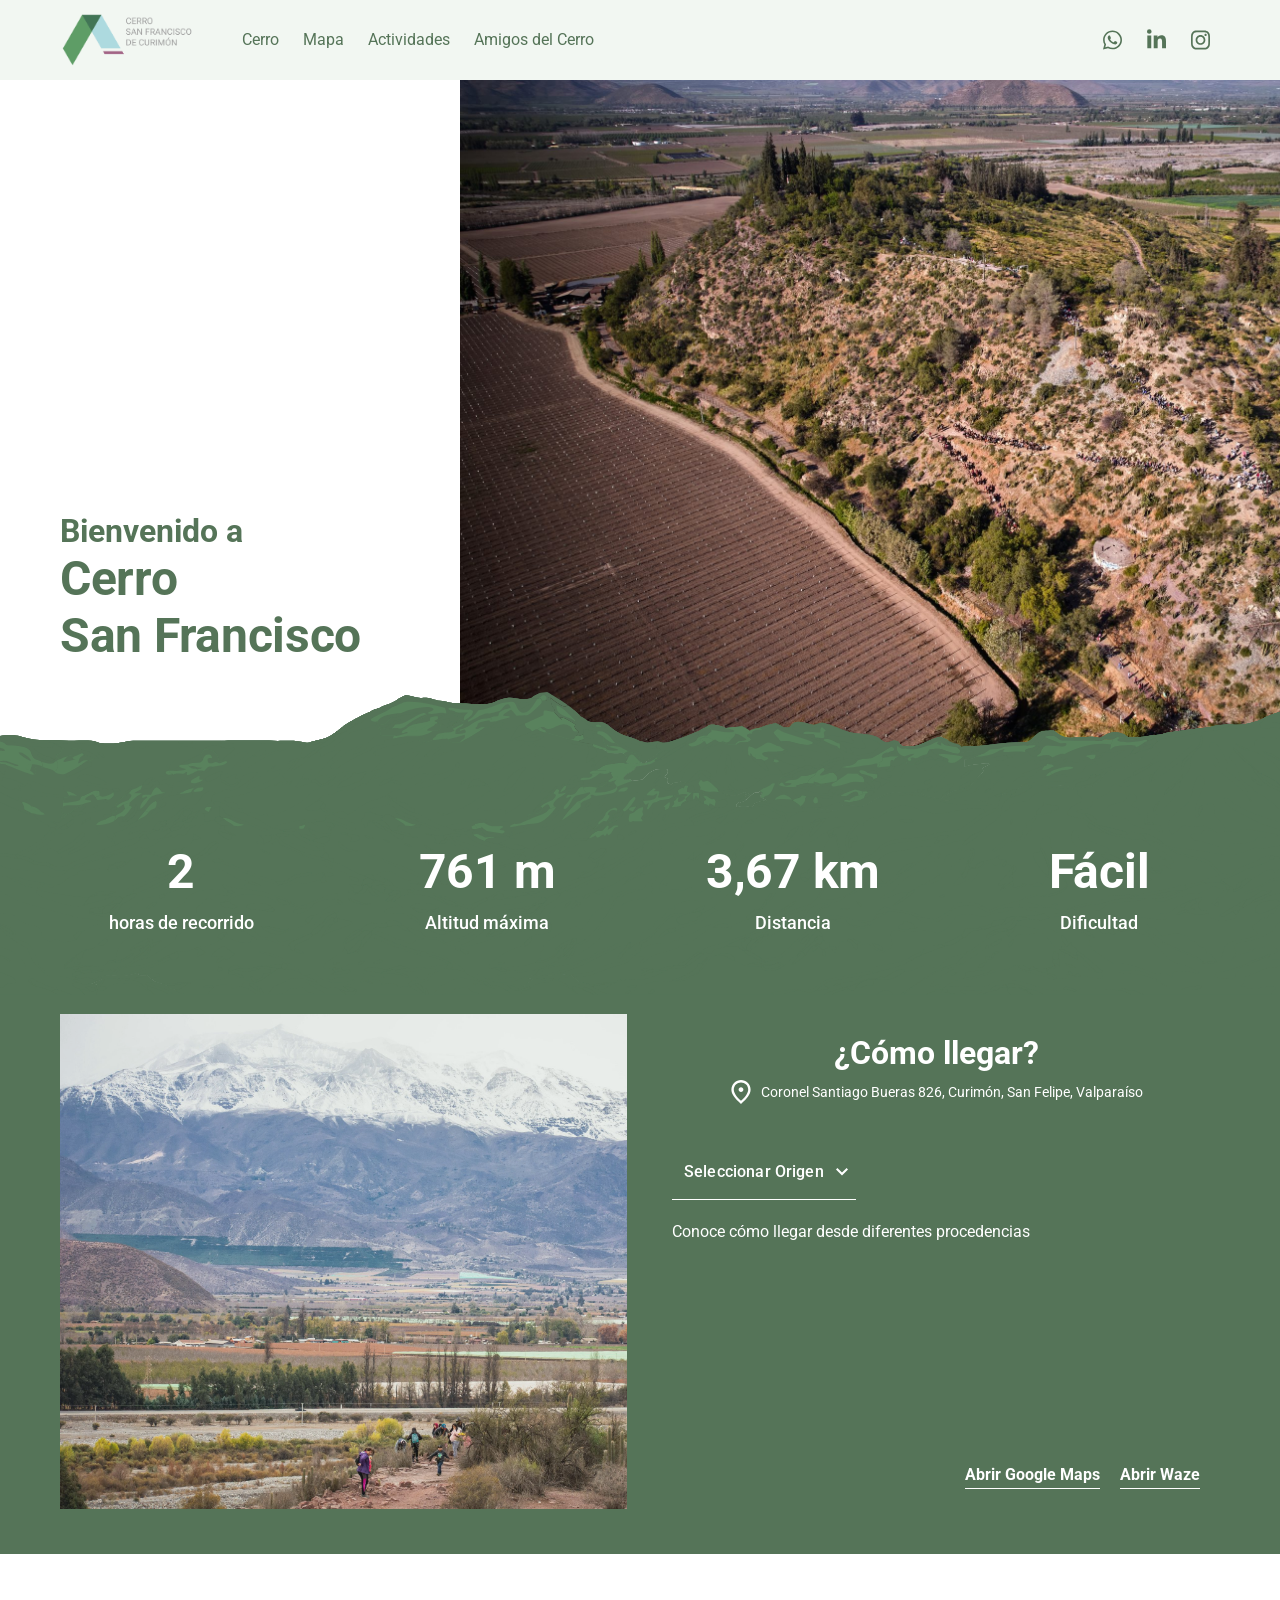
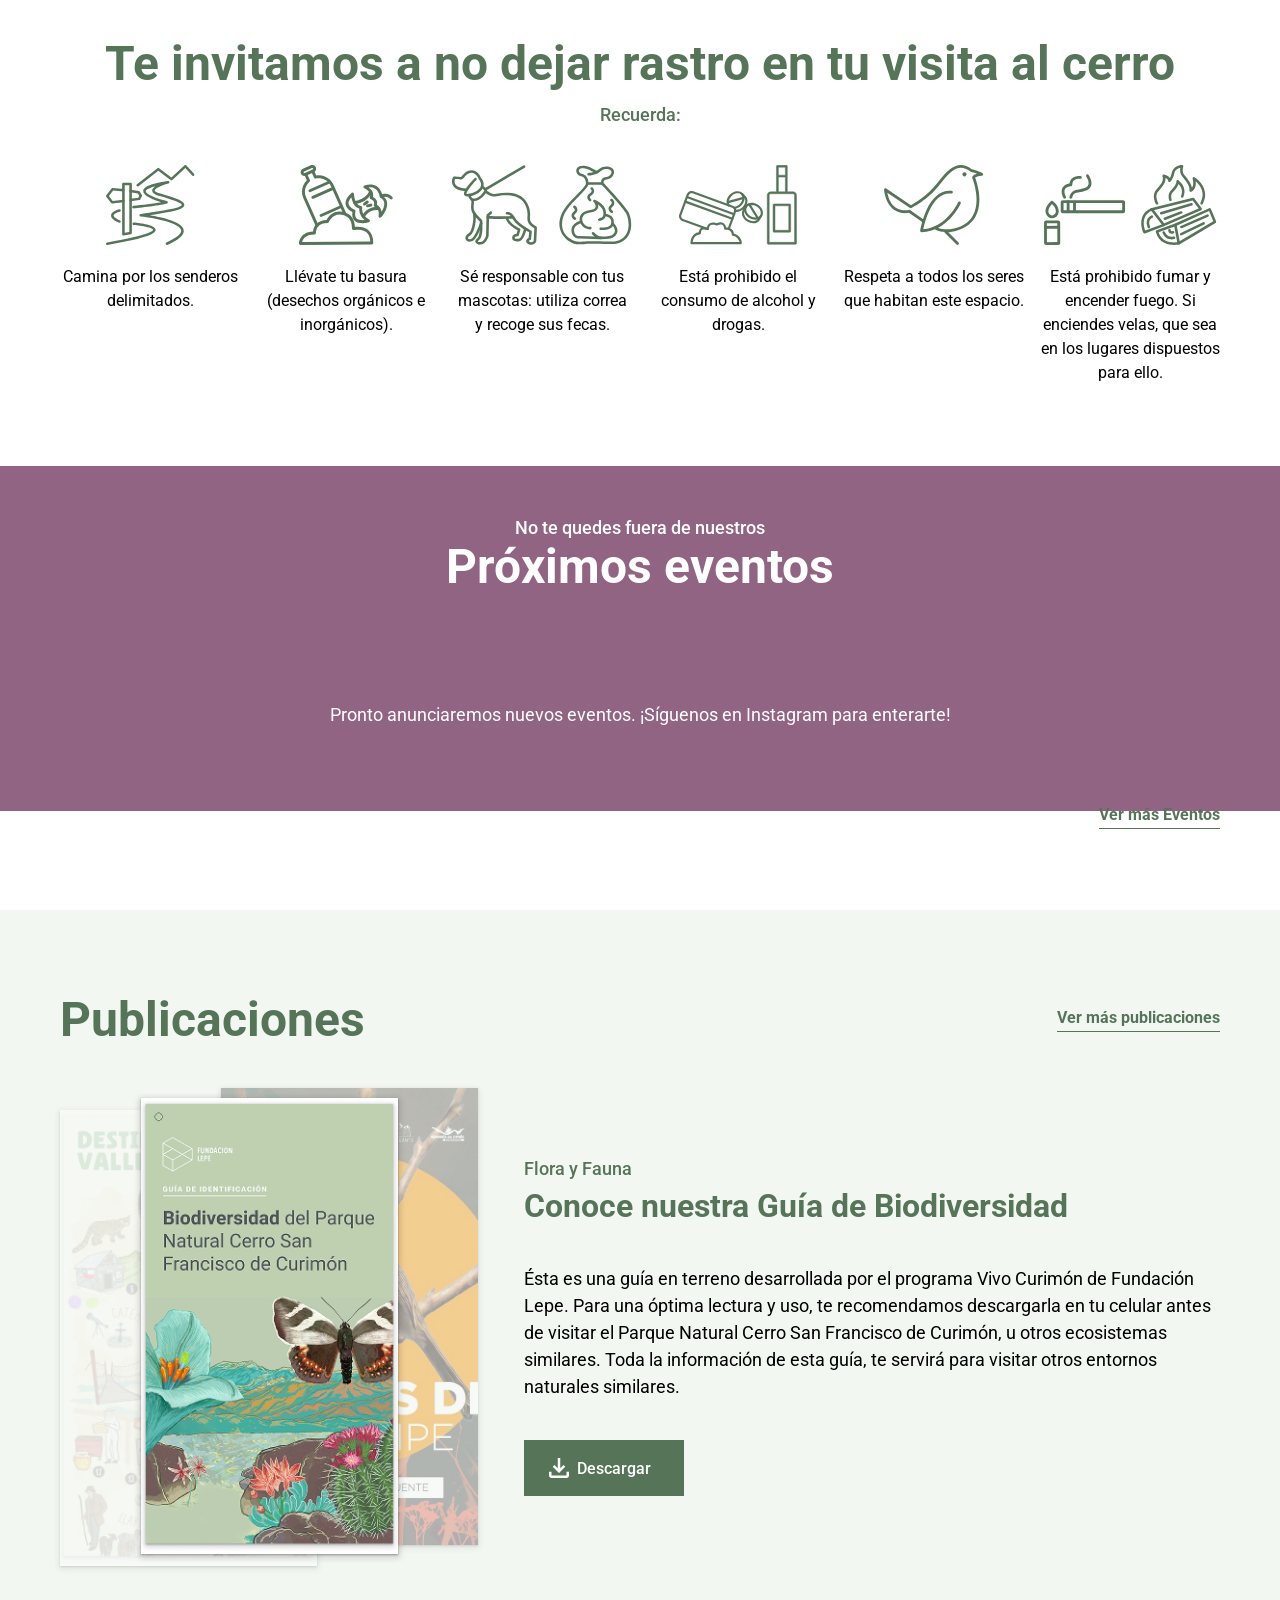
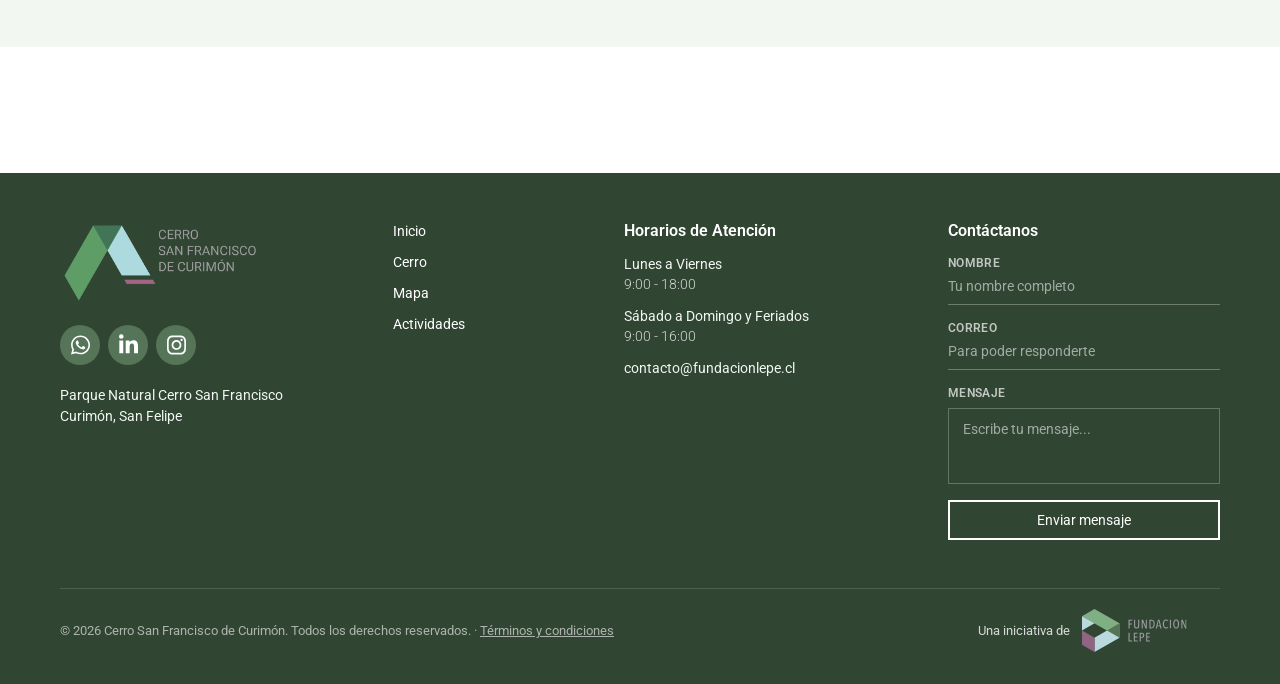
==== commit 9e28ebdf: "v 1.12.9" ====
--- a/index.html
+++ b/index.html
@@ -268,8 +268,8 @@
                             Toda la información de esta guía, te servirá para visitar otros entornos naturales
                             similares.</p>
                         <a href="pdf/guia-biodiversidad.pdf" target="_blank" rel="noopener" class="btn-primary-medium btn-primary-medium--tall btn-download">
-                            <img src="icons/abrir.svg" alt="" width="20" height="20" onerror="this.remove()">
-                            Ver la guía<span class="visually-hidden"> (se abre en una pestaña nueva)</span>
+                            <img src="icons/download.svg" alt="" width="20" height="20" onerror="this.remove()">
+                            Descargar<span class="visually-hidden"> (se abre en una pestaña nueva)</span>
                         </a>
                     </div>
                 </div>
@@ -286,11 +286,11 @@
                         <p class="publicacion-eyebrow">Turismo</p>
                         <h3 class="publicacion-title">Mapa Turismo Aconcagua</h3>
                         <p class="publicacion-text">Mapa con los principales atractivos naturales, patrimoniales y culturales del
-                            Valle del Aconcagua. Ábrelo para planificar tu recorrido por la zona antes o después de
+                            Valle del Aconcagua. Descárgalo para planificar tu recorrido por la zona antes o después de
                             visitar el cerro.</p>
                         <a href="pdf/mapa-turismo-aconcagua.pdf" target="_blank" rel="noopener" class="btn-primary-medium btn-primary-medium--tall btn-download">
-                            <img src="icons/abrir.svg" alt="" width="20" height="20" onerror="this.remove()">
-                            Ver el mapa<span class="visually-hidden"> (se abre en una pestaña nueva)</span>
+                            <img src="icons/download.svg" alt="" width="20" height="20" onerror="this.remove()">
+                            Descargar<span class="visually-hidden"> (se abre en una pestaña nueva)</span>
                         </a>
                     </div>
                 </div>
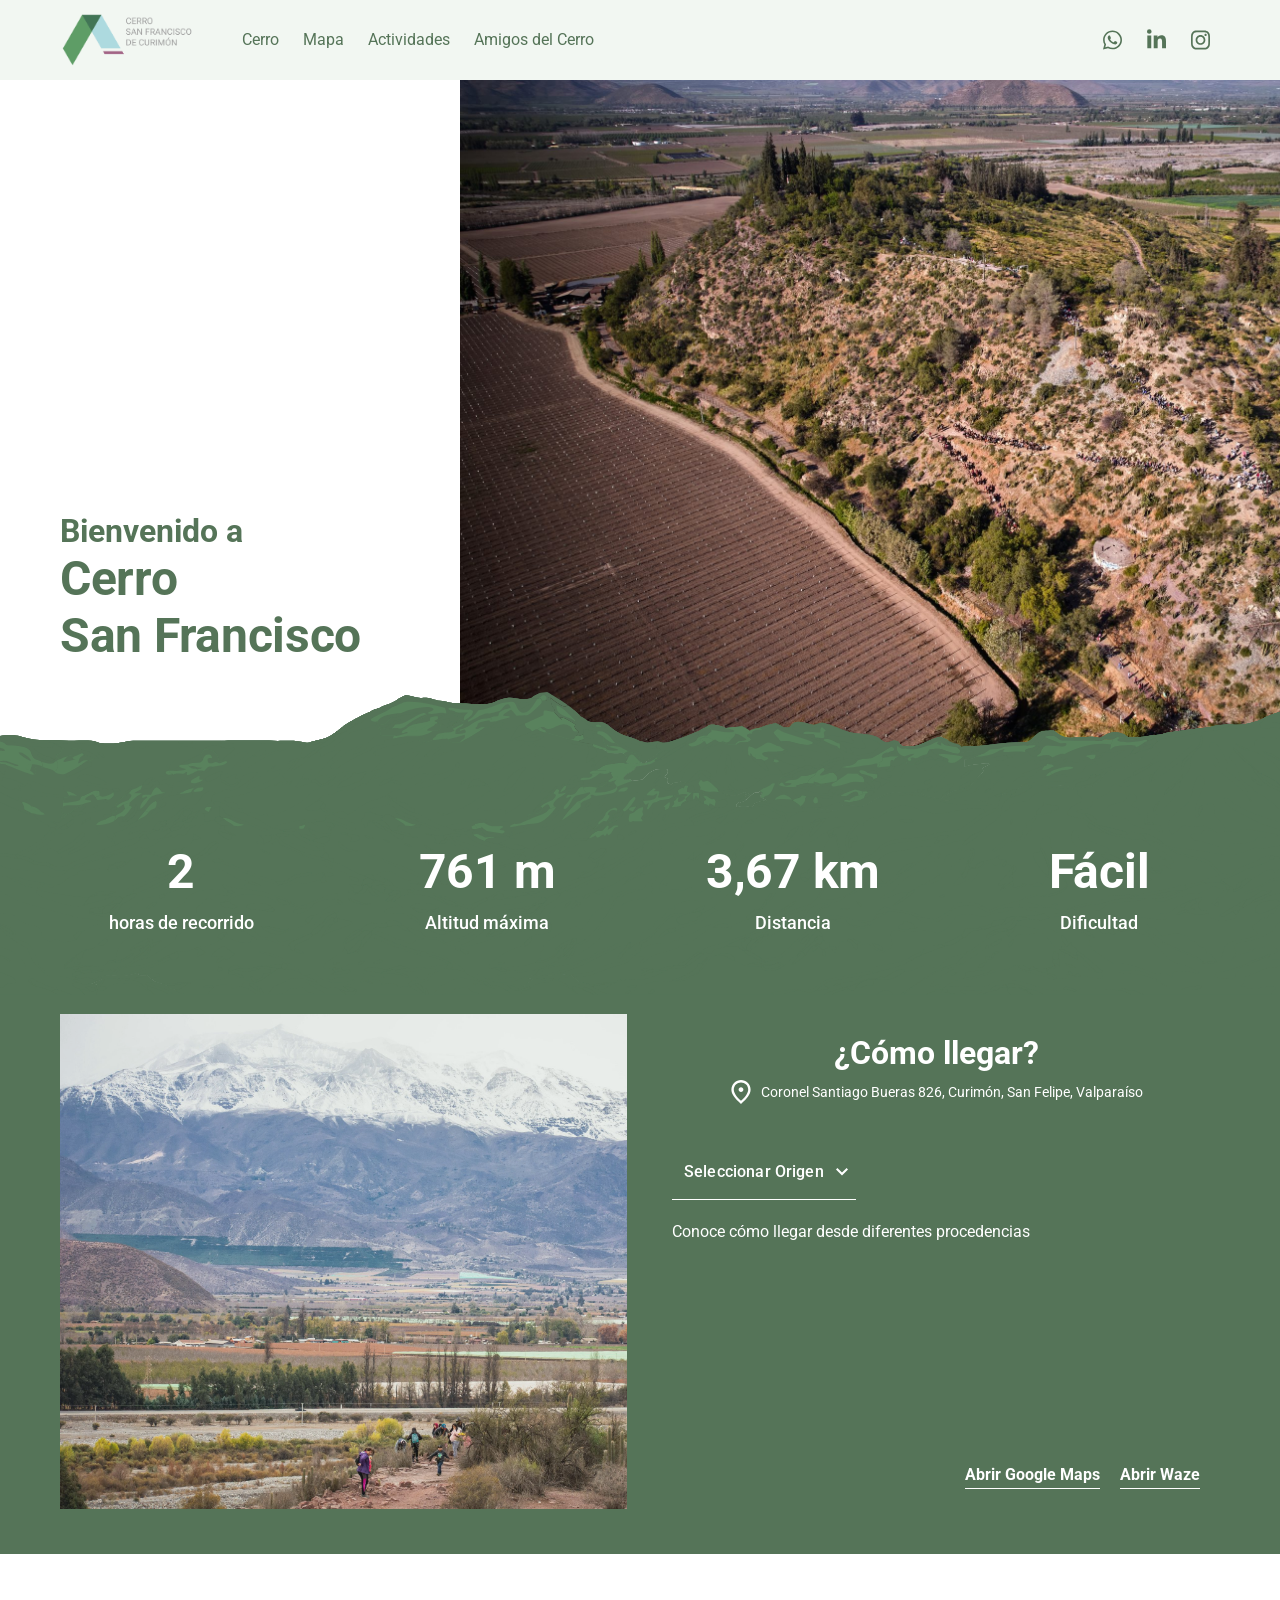
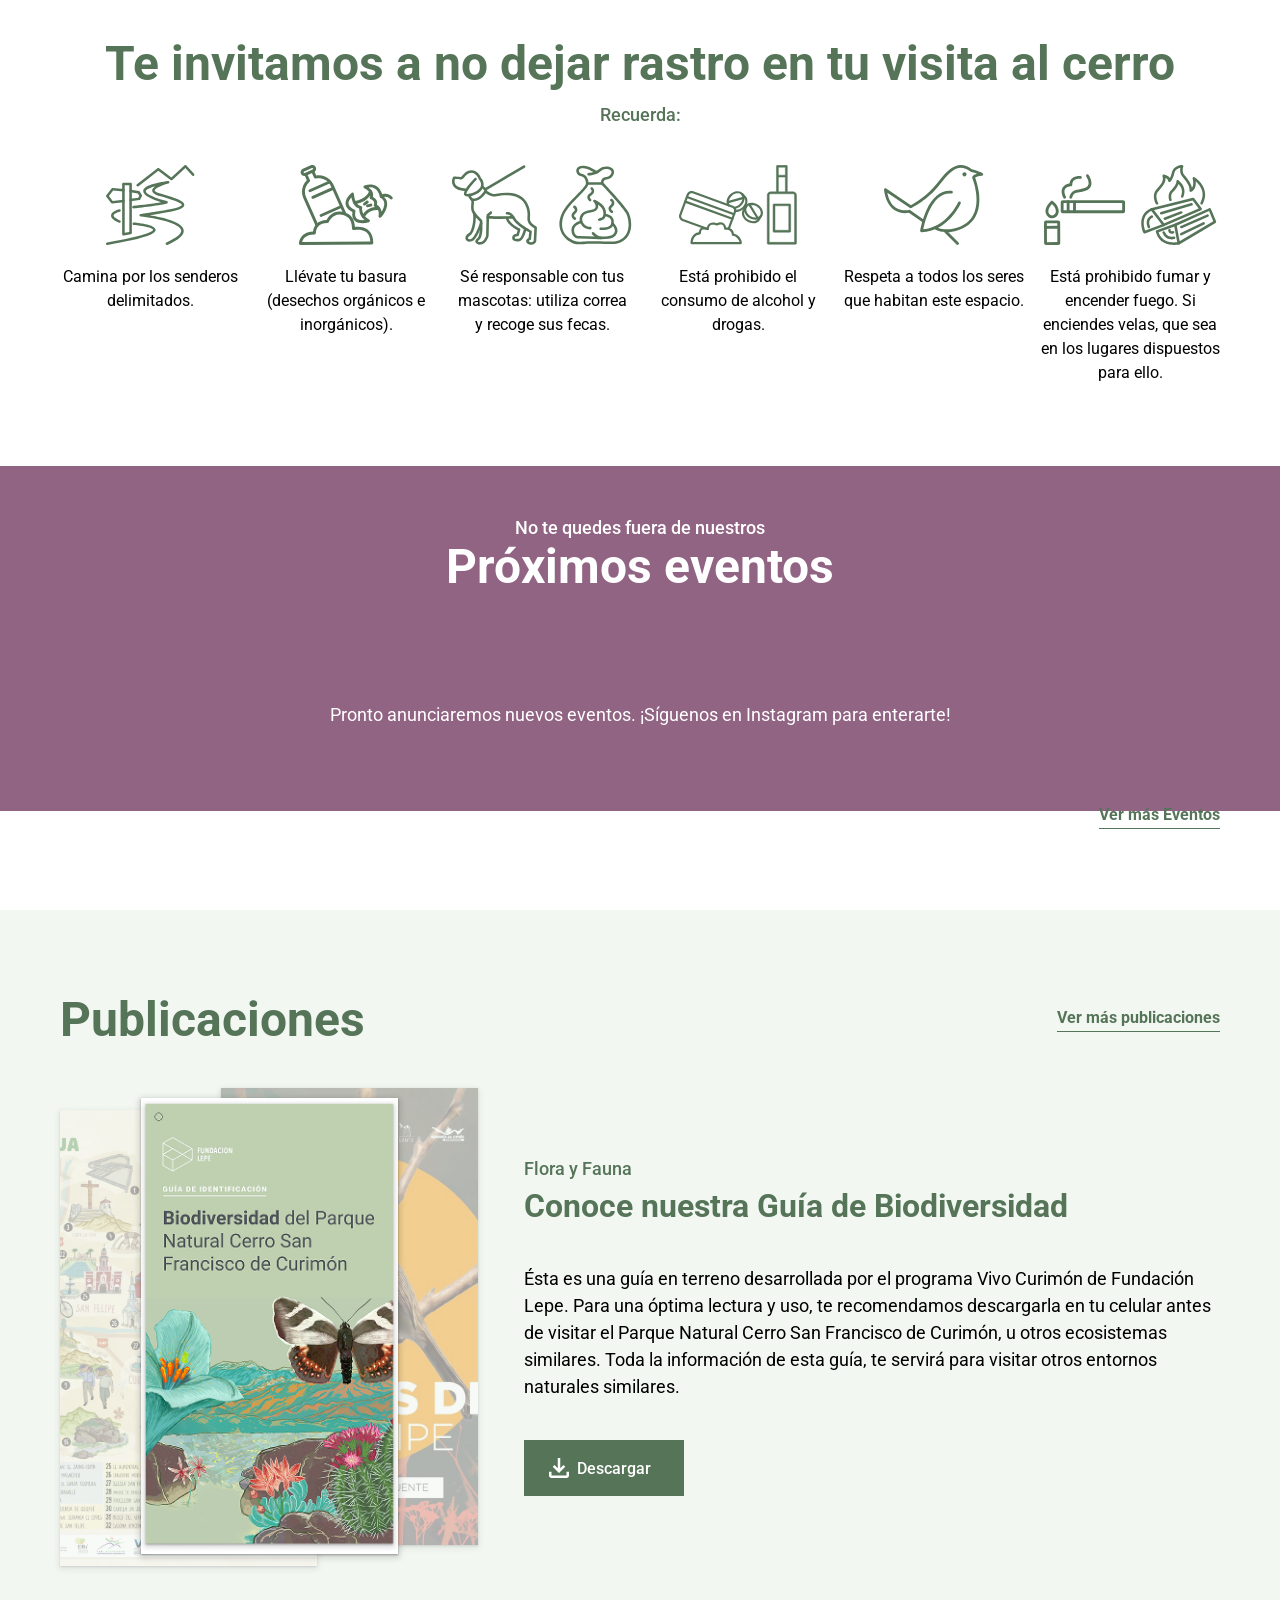
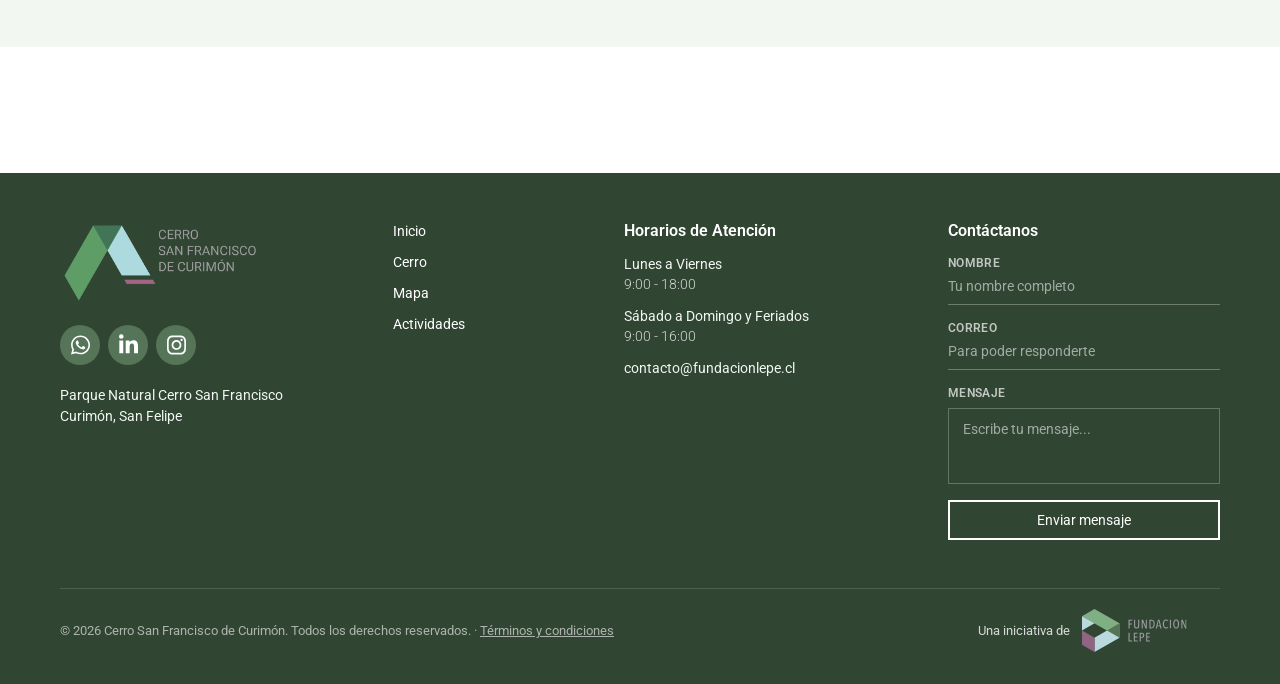
==== commit 0730aca4: "v 1.13.1" ====
--- a/index.html
+++ b/index.html
@@ -254,7 +254,7 @@
                 <!-- PUBLICACION 1 -->
                 <div class="publicacion-slide is-active">
                     <div class="publicacion-covers">
-                        <button class="cover cover--left" type="button" data-go="1" aria-label="Ver Mapa Turismo Aconcagua"><img src="img/mapa-turismo.png" alt=""></button>
+                        <button class="cover cover--left" type="button" data-go="1" aria-label="Ver Mapa Turismo Aconcagua"><img src="img/mapa-turismo-aconcagua.jpg" alt=""></button>
                         <button class="cover cover--right" type="button" data-go="2" aria-label="Ver Aves de San Felipe"><img src="img/aves-san-felipe.jpg" alt=""></button>
                         <div class="cover cover--front"><img src="img/guia-biodiversidad-1.png" alt=""></div>
                     </div>
@@ -279,7 +279,7 @@
                     <div class="publicacion-covers">
                         <button class="cover cover--left" type="button" data-go="2" aria-label="Ver Aves de San Felipe"><img src="img/aves-san-felipe.jpg" alt=""></button>
                         <button class="cover cover--right" type="button" data-go="0" aria-label="Ver Guía de Biodiversidad"><img src="img/guia-biodiversidad-1.png" alt=""></button>
-                        <div class="cover cover--front"><img src="img/mapa-turismo.png" alt=""></div>
+                        <div class="cover cover--front"><img src="img/mapa-turismo-aconcagua.jpg" alt=""></div>
                     </div>
 
                     <div class="publicacion-content">
@@ -299,7 +299,7 @@
                 <div class="publicacion-slide" aria-hidden="true" inert>
                     <div class="publicacion-covers">
                         <button class="cover cover--left" type="button" data-go="0" aria-label="Ver Guía de Biodiversidad"><img src="img/guia-biodiversidad-1.png" alt=""></button>
-                        <button class="cover cover--right" type="button" data-go="1" aria-label="Ver Mapa Turismo Aconcagua"><img src="img/mapa-turismo.png" alt=""></button>
+                        <button class="cover cover--right" type="button" data-go="1" aria-label="Ver Mapa Turismo Aconcagua"><img src="img/mapa-turismo-aconcagua.jpg" alt=""></button>
                          <div class="cover cover--front"><img src="img/aves-san-felipe.jpg" alt=""></div>
                     </div>
 
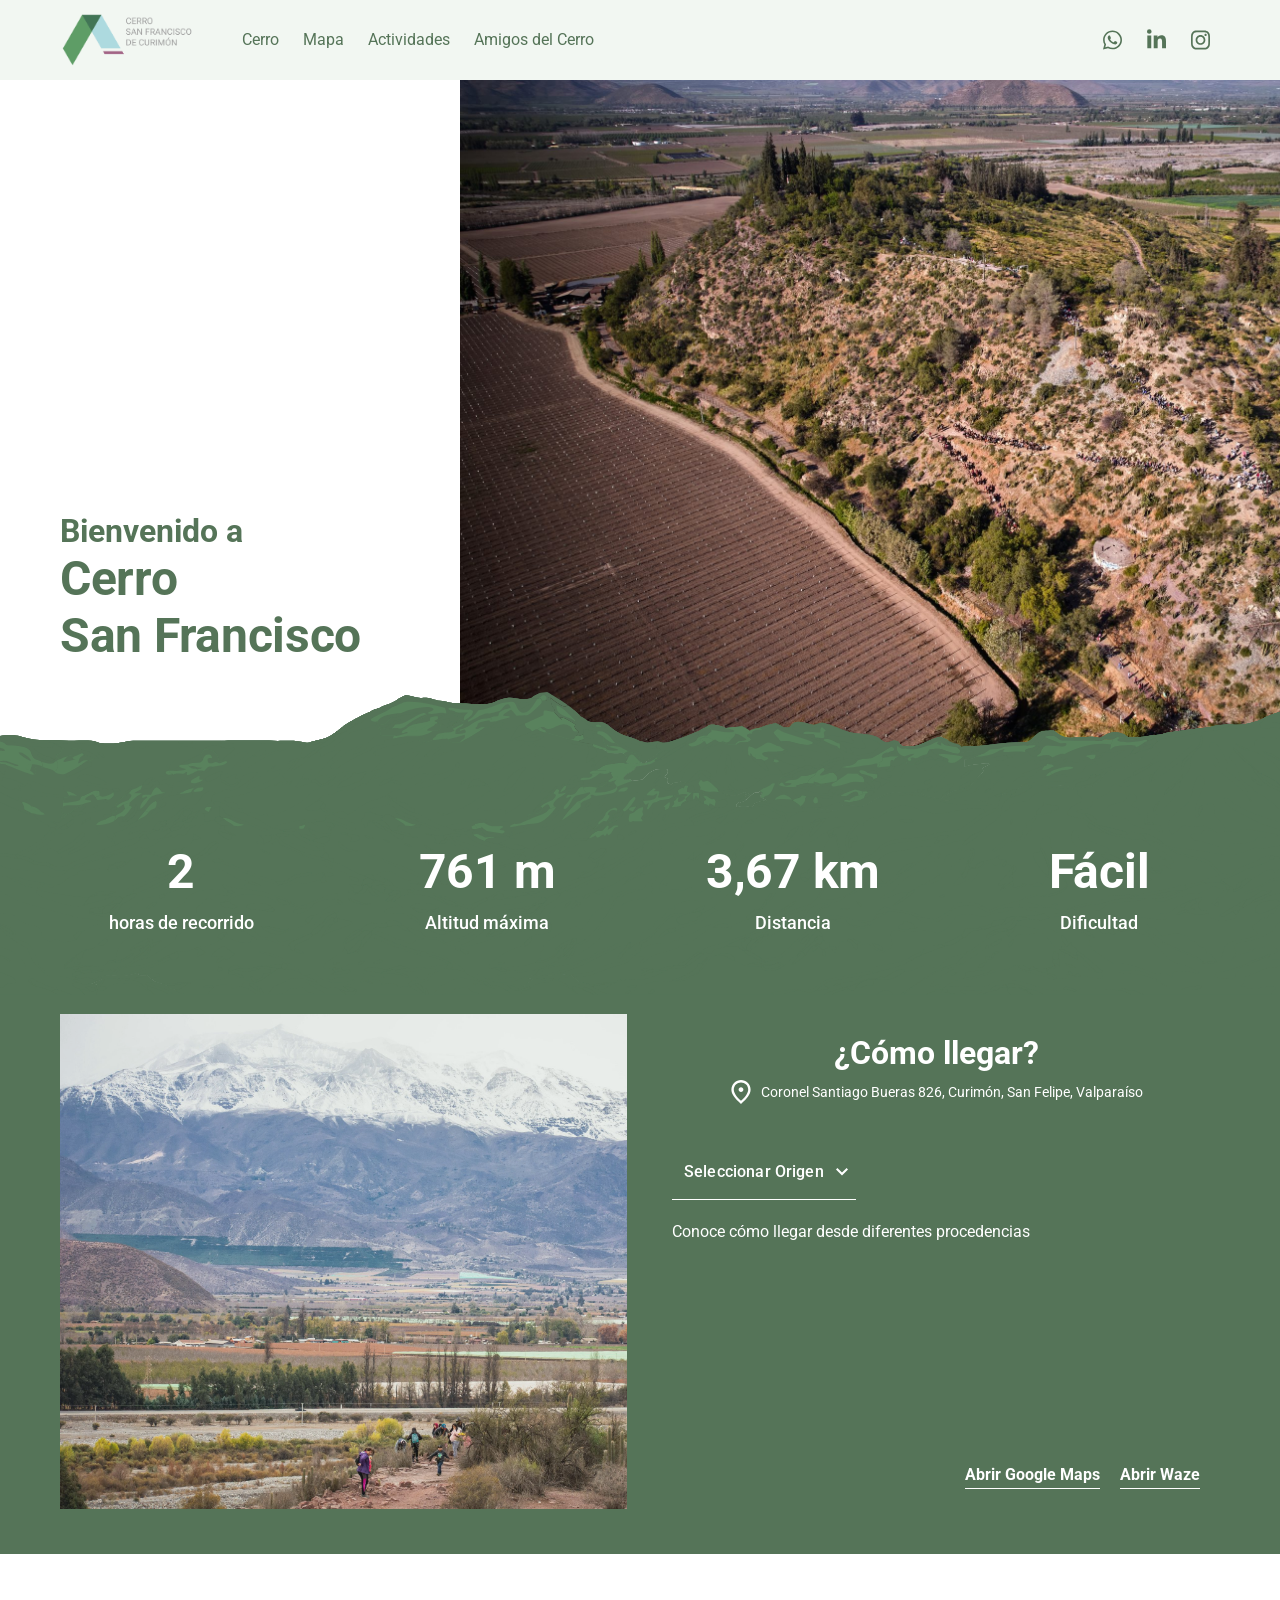
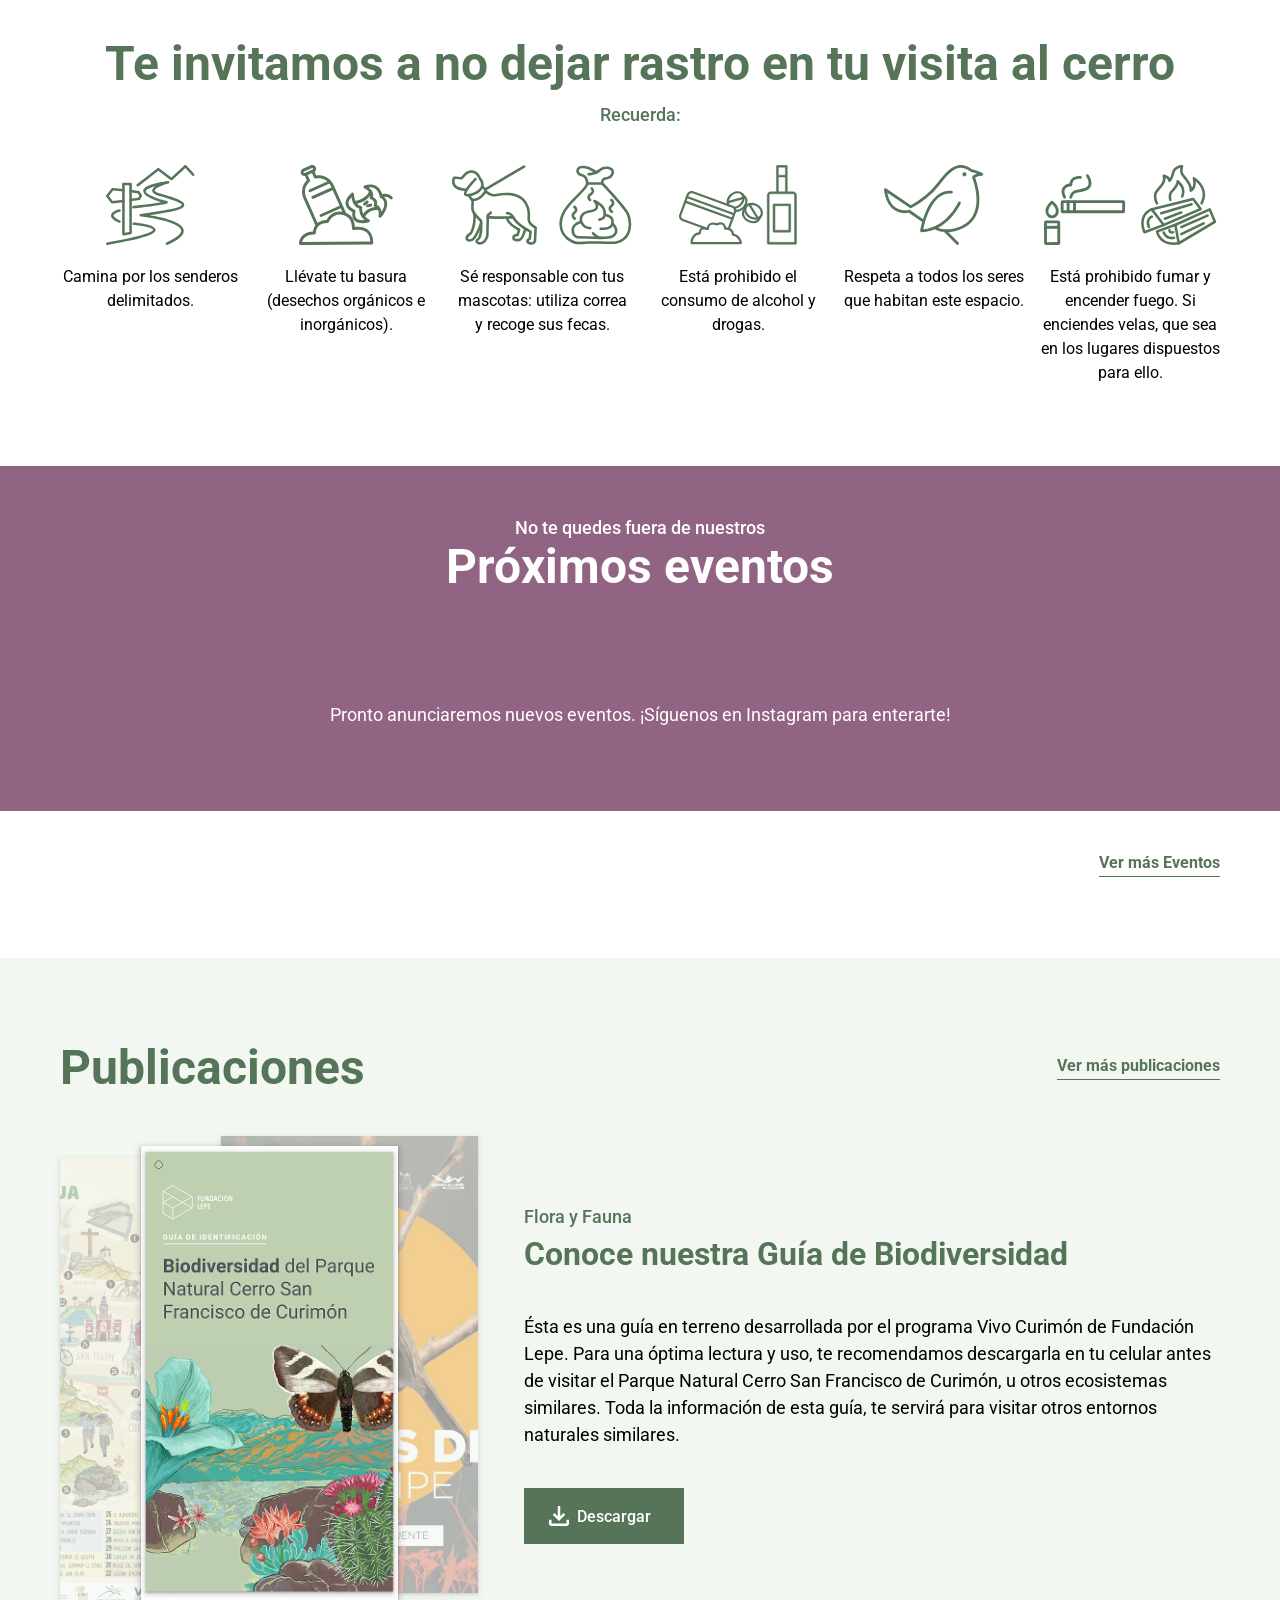
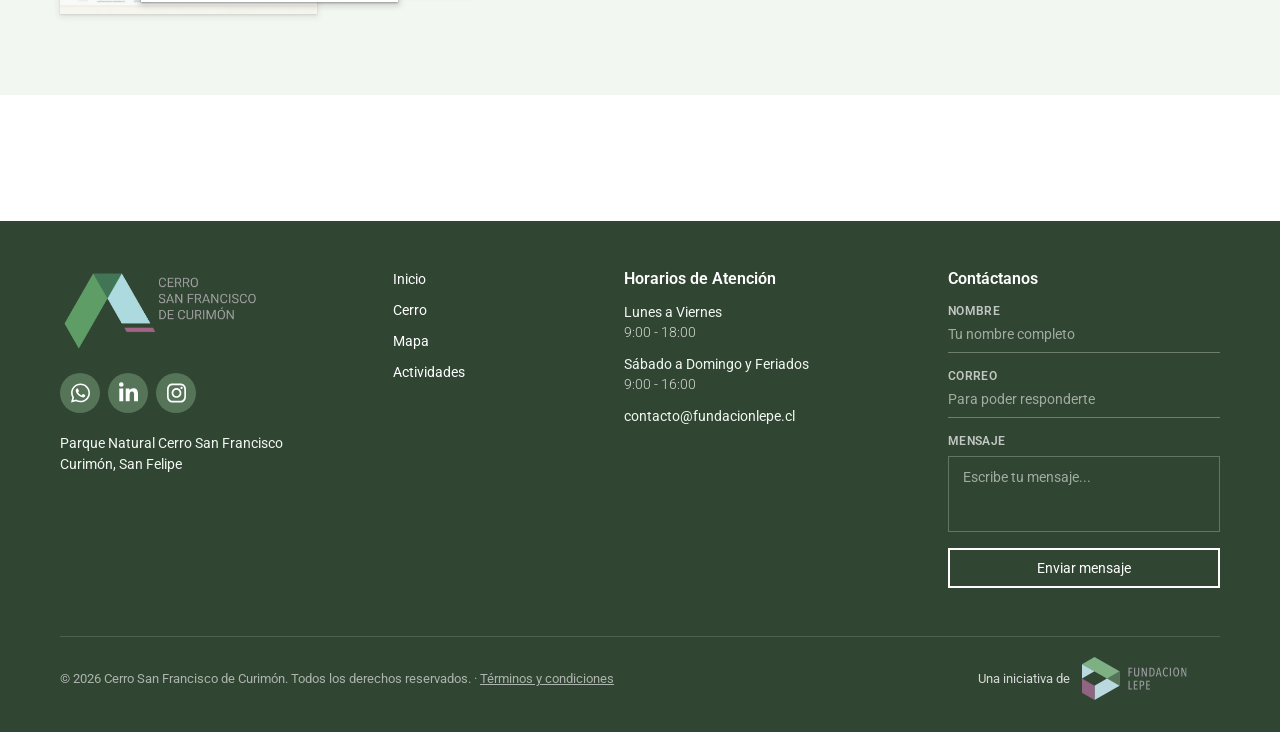
==== commit 2d1793e6: "v 1.13.2" ====
--- a/index.html
+++ b/index.html
@@ -234,7 +234,7 @@
 
         <div class="wrapper eventos-list" data-lista-eventos="inicio" data-limite="3">
             <!-- Los eventos se dibujan desde eventos.js -->
-            <div class="eventos-more">
+            <div class="eventos-more" style="padding-top: 4rem;">
                 <a href="actividades" class="btn-underline">Ver más Eventos</a>
             </div>
         </div>
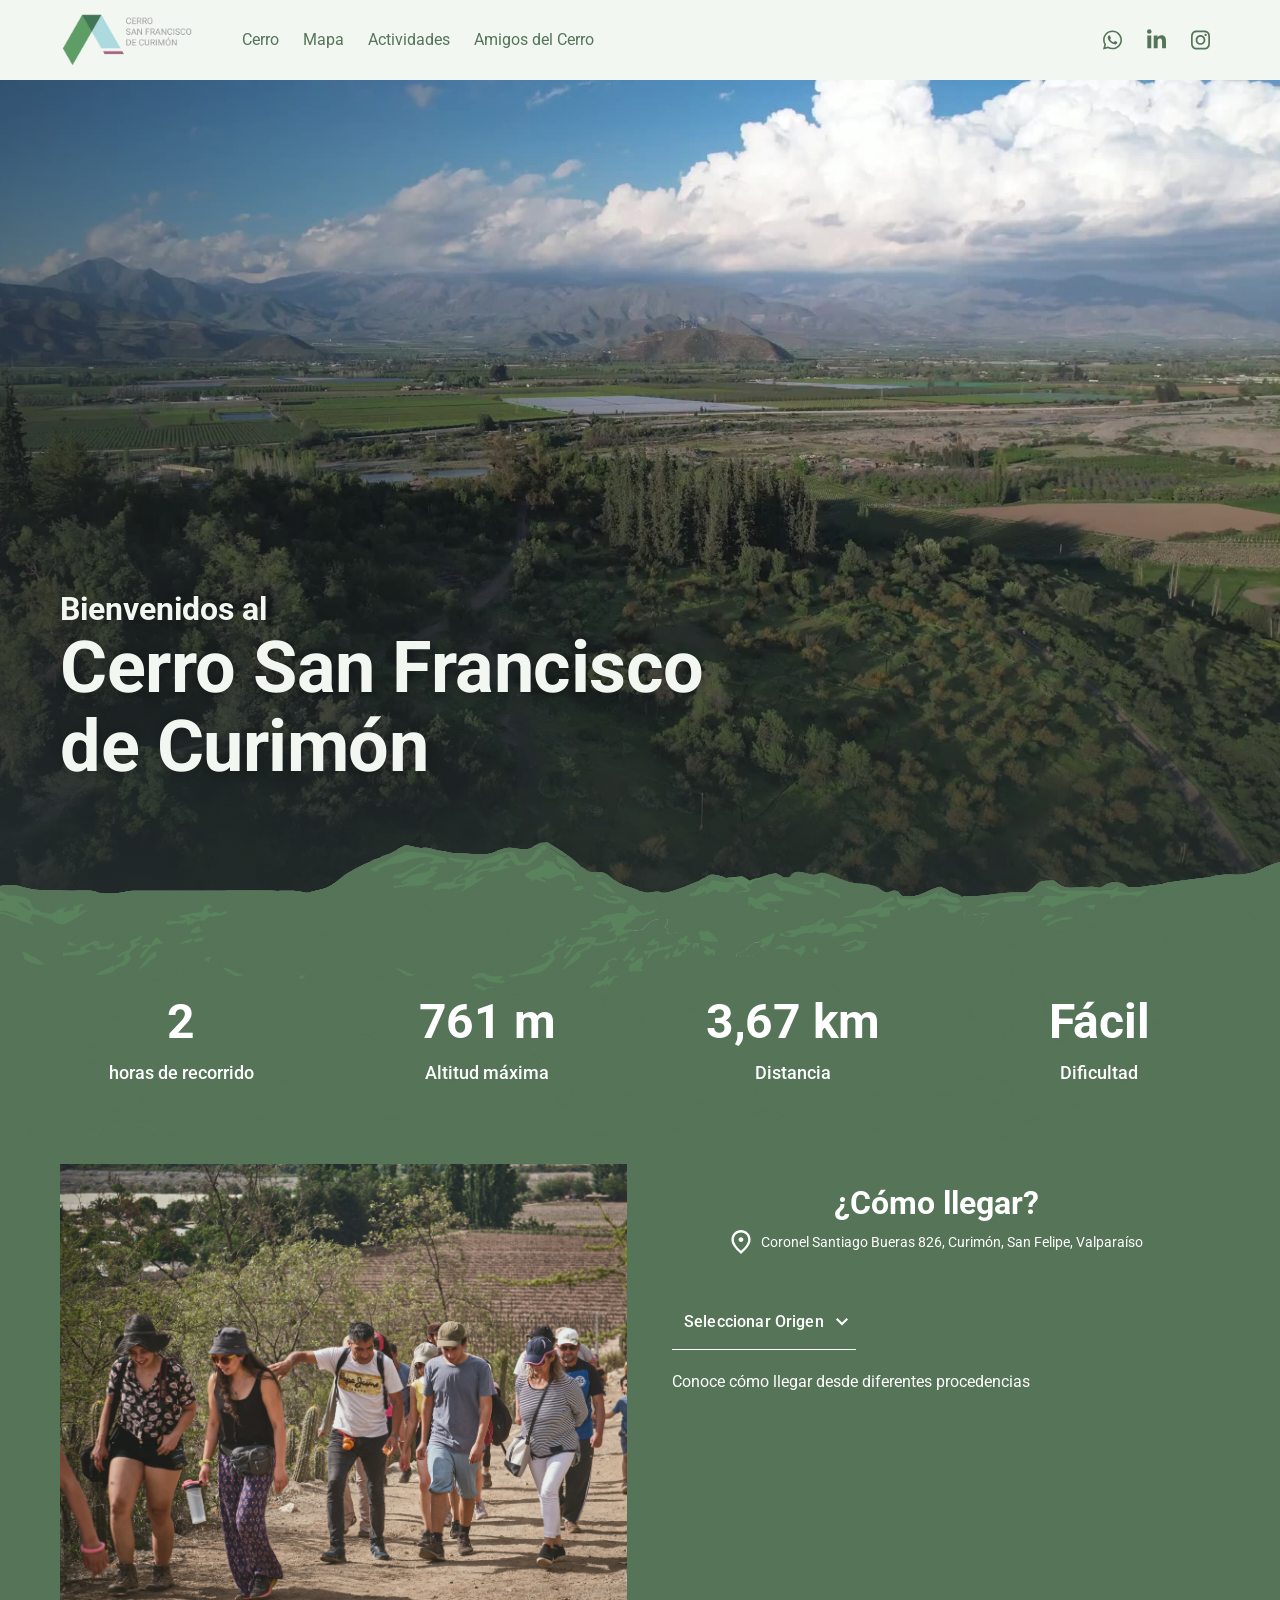
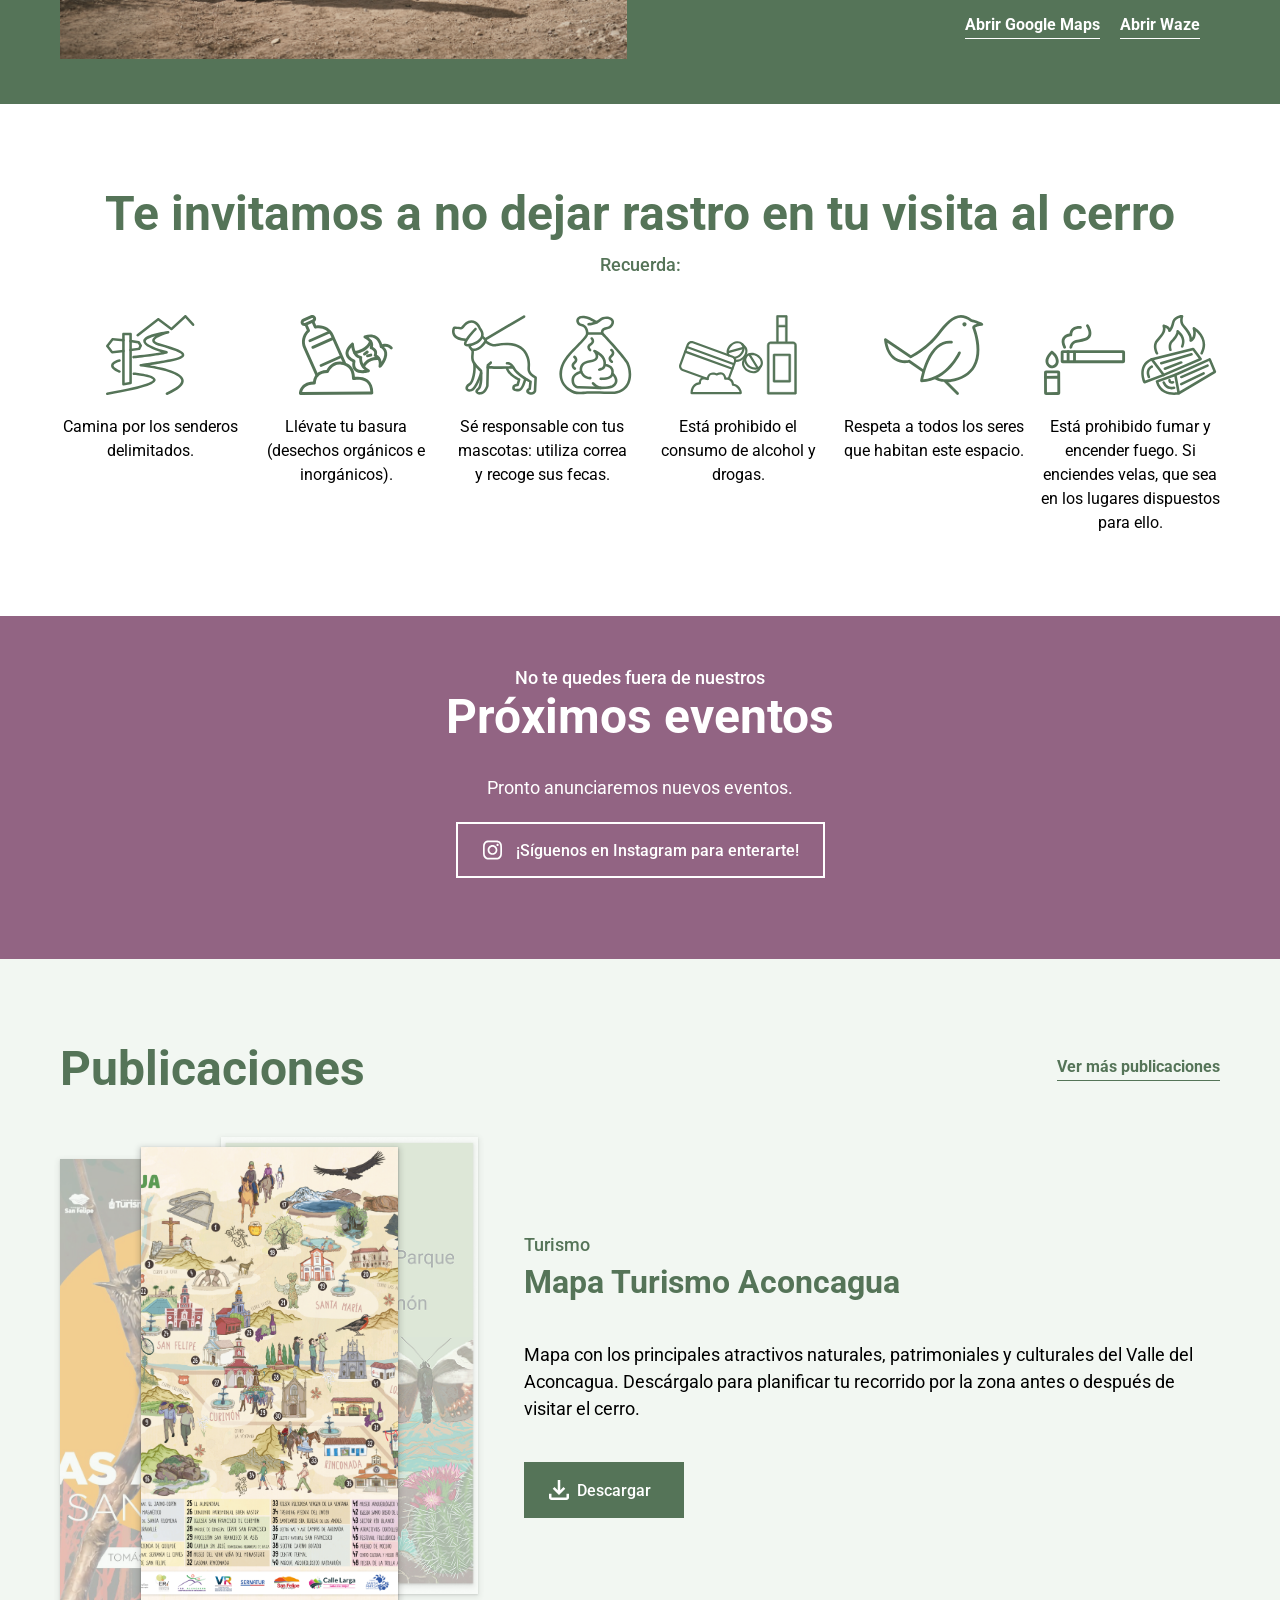
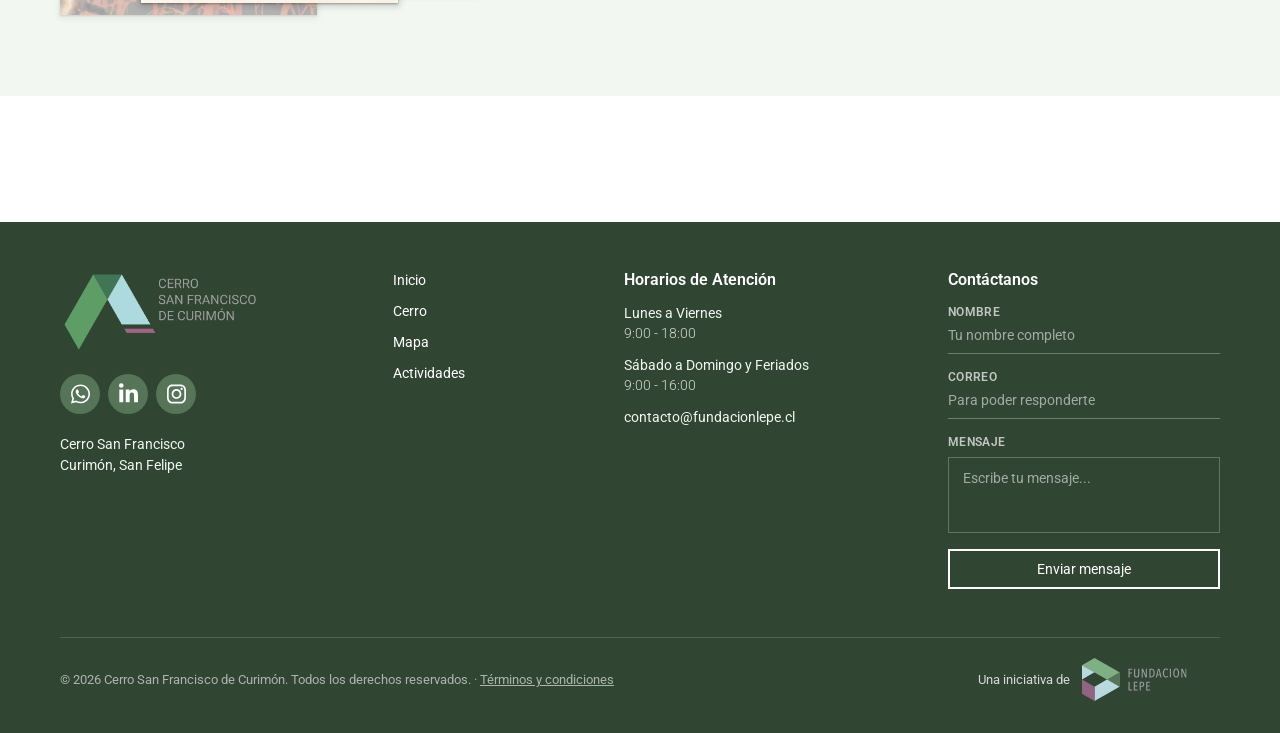
==== commit a62a4f03: "v 1.14.1" ====
--- a/index.html
+++ b/index.html
@@ -34,7 +34,7 @@
         rel="stylesheet">
 
     <!-- Cambiar el número de v cada vez que se actualice style.css -->
-    <link rel="stylesheet" href="style.css?v=61" />
+    <link rel="stylesheet" href="style.css?v=67" />
 
 </head>
 
@@ -80,14 +80,17 @@
 
     <!-- BANNER -->
     <section class="banner">
+        <!-- Video de fondo a todo el ancho (la foto se ve mientras carga) -->
+        <video class="banner-video" autoplay muted loop playsinline poster="img/video-hero-poster.jpg" aria-hidden="true">
+            <source src="video/video hero.mp4" type="video/mp4">
+        </video>
+
         <div class="wrapper banner-content">
             <div class="banner-text">
-                <p class="banner-subtitle">Bienvenido a</p>
+                <p class="banner-subtitle">Bienvenidos al</p>
                 <h1 class="banner-title">Cerro San&nbsp;Francisco</h1>
-            </div>
-            <div class="banner-image">
-                <!-- Foto provisoria: reemplazar por fotografía de la sesión con Diego Sandoval -->
-                <img src="img/banner-cerro.jpg" alt="Vista del Cerro San Francisco">
+                <h1 class="banner-title">de Curimón</h1>
+                
             </div>
         </div>
     </section>
@@ -235,7 +238,9 @@
         <div class="wrapper eventos-list" data-lista-eventos="inicio" data-limite="3">
             <!-- Los eventos se dibujan desde eventos.js -->
             <div class="eventos-more" style="padding-top: 4rem;">
+                <!-- Apagado por ahora: para volver a mostrarlo, quitar el comentario
                 <a href="actividades" class="btn-underline">Ver más Eventos</a>
+                -->
             </div>
         </div>
     </section>
@@ -333,7 +338,7 @@
                             aria-label="Instagram de Fundación Lepe"><span class="red-icono red-icono--instagram"></span></a></li>
                 </ul>
                     <address class="footer-direccion">
-                        Parque Natural Cerro San Francisco<br>Curimón, San Felipe
+                        Cerro San Francisco<br>Curimón, San Felipe
                     </address>
                 </div>
 
@@ -546,10 +551,18 @@
         iniciarAutoplay();
     </script>
     <script src="contacto.js?v=2"></script>
+    <script>
+        // Si la persona prefiere menos movimiento, el video del banner queda detenido
+        if (window.matchMedia('(prefers-reduced-motion: reduce)').matches) {
+            const bannerVideo = document.querySelector('.banner-video');
+            bannerVideo.removeAttribute('autoplay');
+            bannerVideo.pause();
+        }
+    </script>
 
     <script src="api/eventos.php"></script>
 
-    <script src="eventos.js?v=9"></script>
+    <script src="eventos.js?v=11"></script>
 </body>
 
 </html>
--- a/style.css
+++ b/style.css
@@ -707,80 +707,70 @@
 /*-----------------------INDEX-----------------------*/
 
 /*BANNER*/
+/* Video a todo el ancho con el texto encima */
 .banner {
+    position: relative;
+    display: flex;
+    align-items: flex-end;
+    height: clamp(480px, calc(100vh - 80px), 820px);
     overflow: hidden;
+    background-color: #314533;
+}
+
+.banner-video {
+    position: absolute;
+    inset: 0;
+    width: 100%;
+    height: 100%;
+    object-fit: cover;
+}
+
+/* Degradado oscuro abajo a la izquierda, para que el texto blanco se lea sobre cualquier cuadro del video */
+.banner::after {
+    content: "";
+    position: absolute;
+    inset: 0;
+    background:
+        linear-gradient(0deg, rgba(38, 46, 47, 0.75) 0%, rgba(38, 46, 47, 0.25) 45%, rgba(38, 46, 47, 0) 70%),
+        linear-gradient(90deg, rgba(38, 46, 47, 0.45) 0%, rgba(38, 46, 47, 0) 60%);
 }
 
 .banner-content {
-    display: flex;
-    justify-content: space-between;
-    align-items: flex-end;
-    gap: 48px;
+    position: relative;
+    z-index: 1;
 }
 
 .banner-text {
-    flex: 1;
-    padding-bottom: 46px;
+    /* Espacio abajo para que la silueta de montañas de la sección siguiente no tape el texto */
+    padding-bottom: calc(4.5vw + 56px);
+    color: #FFFFFF;
+    text-shadow: 0 1px 12px rgba(0, 0, 0, 0.25);
 }
 
 .banner-subtitle {
     font-size: 32px;
     font-weight: 700;
-    color: #557458;
+    color: #F2F7F2;
 }
 
 .banner-title {
-    font-size: 48px;
+    font-size: 72px;
     font-weight: 700;
-    letter-spacing: -0.3px;
-    color: #557458;
-    margin-bottom: 40px;
+    line-height: 1.1;
+    letter-spacing: -0.5px;
+    color: #F2F7F2;
 }
 
 /* "de Curimón" en su propia línea, del mismo tamaño que "Bienvenido a" */
 .banner-title-lugar {
     display: block;
-    font-size: 0.667em;
+    font-size: 0.444em;
     letter-spacing: 0;
 }
 
-.banner-image {
-    /* La foto llega hasta el borde derecho y usa todo el ancho que deja libre el título
-       (se reservan 400px: ~350px para "San Francisco" + 48px de separación) */
-    width: calc(100vw - max(20px, 50vw - 580px) - 400px);
-    /* Se corta desde arriba para que en la primera vista se vea la silueta del cerro
-       (alto de pantalla - header 80px - 150px de montañas), máximo 679px como en Figma */
-    height: clamp(420px, calc(100vh - 230px), 679px);
-    flex-shrink: 0;
-    margin-right: calc((100vw - 1160px) / -2);
-}
-
-.banner-image img {
-    display: block;
-    width: 100%;
-    height: 100%;
-    object-fit: cover;
-    /* Se muestra desde la izquierda */
-    object-position: left bottom;
-}
-
 @media (max-width: 1199.98px) {
-    .banner-content {
-        gap: 40px;
-    }
-
-    .banner-subtitle {
-        font-size: 30px;
-    }
-
     .banner-title {
-        font-size: 44px;
-    }
-
-    .banner-image {
-        width: calc(50% + 20px);
-        height: clamp(380px, calc(100vh - 230px), 560px);
-        margin-right: -20px;
+        font-size: 64px;
     }
 }
 
@@ -790,26 +780,17 @@
     }
 
     .banner-title {
-        font-size: 40px;
+        font-size: 52px;
     }
 }
 
 @media (max-width: 767.98px) {
-    .banner-content {
-        flex-direction: column-reverse;
-        align-items: stretch;
-        gap: 32px;
-        padding-top: 0;
-    }
-
-    .banner-image {
-        width: calc(100% + 40px);
-        height: 320px;
-        margin: 0 -20px;
+    .banner {
+        height: clamp(420px, calc(100svh - 80px), 640px);
     }
 
     .banner-text {
-        padding-bottom: 32px;
+        padding-bottom: calc(4.5vw + 40px);
     }
 
     .banner-subtitle {
@@ -817,8 +798,7 @@
     }
 
     .banner-title {
-        font-size: 32px;
-        margin-bottom: 24px;
+        font-size: 40px;
     }
 }
 
@@ -835,18 +815,15 @@
     color: #FFFFFF;
 }
 
-/* La silueta del cerro sube 4,5vw para tapar el borde inferior de la foto del banner */
-@media (min-width: 768px) {
-    .banner {
-        position: relative;
-        z-index: 0;
-    }
-
-    .numeros {
-        position: relative;
-        z-index: 1;
-        margin-top: -4.5vw;
-    }
+/* La silueta del cerro sube 4,5vw para tapar el borde inferior del video del banner (en todos los tamaños) */
+.banner {
+    z-index: 0;
+}
+
+.numeros {
+    position: relative;
+    z-index: 1;
+    margin-top: -4.5vw;
 }
 
 .numeros-grid {
@@ -1315,6 +1292,11 @@
     display: flex;
     justify-content: flex-end;
     padding-top: 16px;
+}
+
+/* Botón a Instagram (ícono + texto) */
+.btn-instagram {
+    gap: 12px;
 }
 
 @media (max-width: 991.98px) {
@@ -5606,12 +5588,80 @@
 /*-----------------------TÉRMINOS Y CONDICIONES-----------------------*/
 
 /* Mensaje cuando no hay próximos eventos (eventos.js) */
+/* Sin eventos: texto y botón blanco a Instagram, centrados en la franja rosada */
 .eventos-vacio {
-    margin: 0;
-    padding: 40px 0;
-    font-size: 18px;
+    display: flex;
+    flex-direction: column;
+    align-items: center;
+    justify-content: center;
+    width: 100%;
+    gap: 24px;
+    padding-top: 32px;
     text-align: center;
     color: #FFFFFF;
+}
+
+/* Sin eventos la franja rosada solo envuelve el aviso, sin el espacio para las tarjetas */
+.eventos--vacio {
+    padding-bottom: 0;
+}
+
+.eventos--vacio .eventos-band {
+    height: auto;
+    padding-bottom: clamp(48px, 9vh, 96px);
+}
+
+.eventos--vacio .eventos-list {
+    display: none;
+}
+
+.eventos-vacio-texto {
+    margin: 0;
+    font-size: 18px;
+}
+
+/* Botón con contorno blanco, para fondos de color (mismo formato que btn-outline-medium) */
+.btn-blanco {
+    display: inline-flex;
+    align-items: center;
+    justify-content: center;
+    gap: 12px;
+    height: 56px;
+    min-width: 160px;
+    padding: 0 24px;
+    border: 2px solid #FFFFFF;
+    background-color: transparent;
+    color: #FFFFFF;
+    font-size: 16px;
+    font-weight: 500;
+    white-space: nowrap;
+    text-decoration: none;
+    transition: background-color 0.3s ease, color 0.3s ease;
+}
+
+.btn-blanco:hover,
+.btn-blanco:focus-visible {
+    background-color: #FFFFFF;
+    color: #926483;
+}
+
+.btn-blanco:focus-visible {
+    outline: 2px solid #FFFFFF;
+    outline-offset: 3px;
+}
+
+@media (max-width: 767.98px) {
+    /* Para que el texto quepa en una línea y quede centrado */
+    .btn-blanco {
+        gap: 8px;
+        padding: 0 16px;
+        font-size: 14px;
+    }
+}
+
+.btn-blanco:focus-visible {
+    outline: 2px solid #FFFFFF;
+    outline-offset: 3px;
 }
 
 /* Campo trampa contra spam (formularios de contacto): fuera de la pantalla */
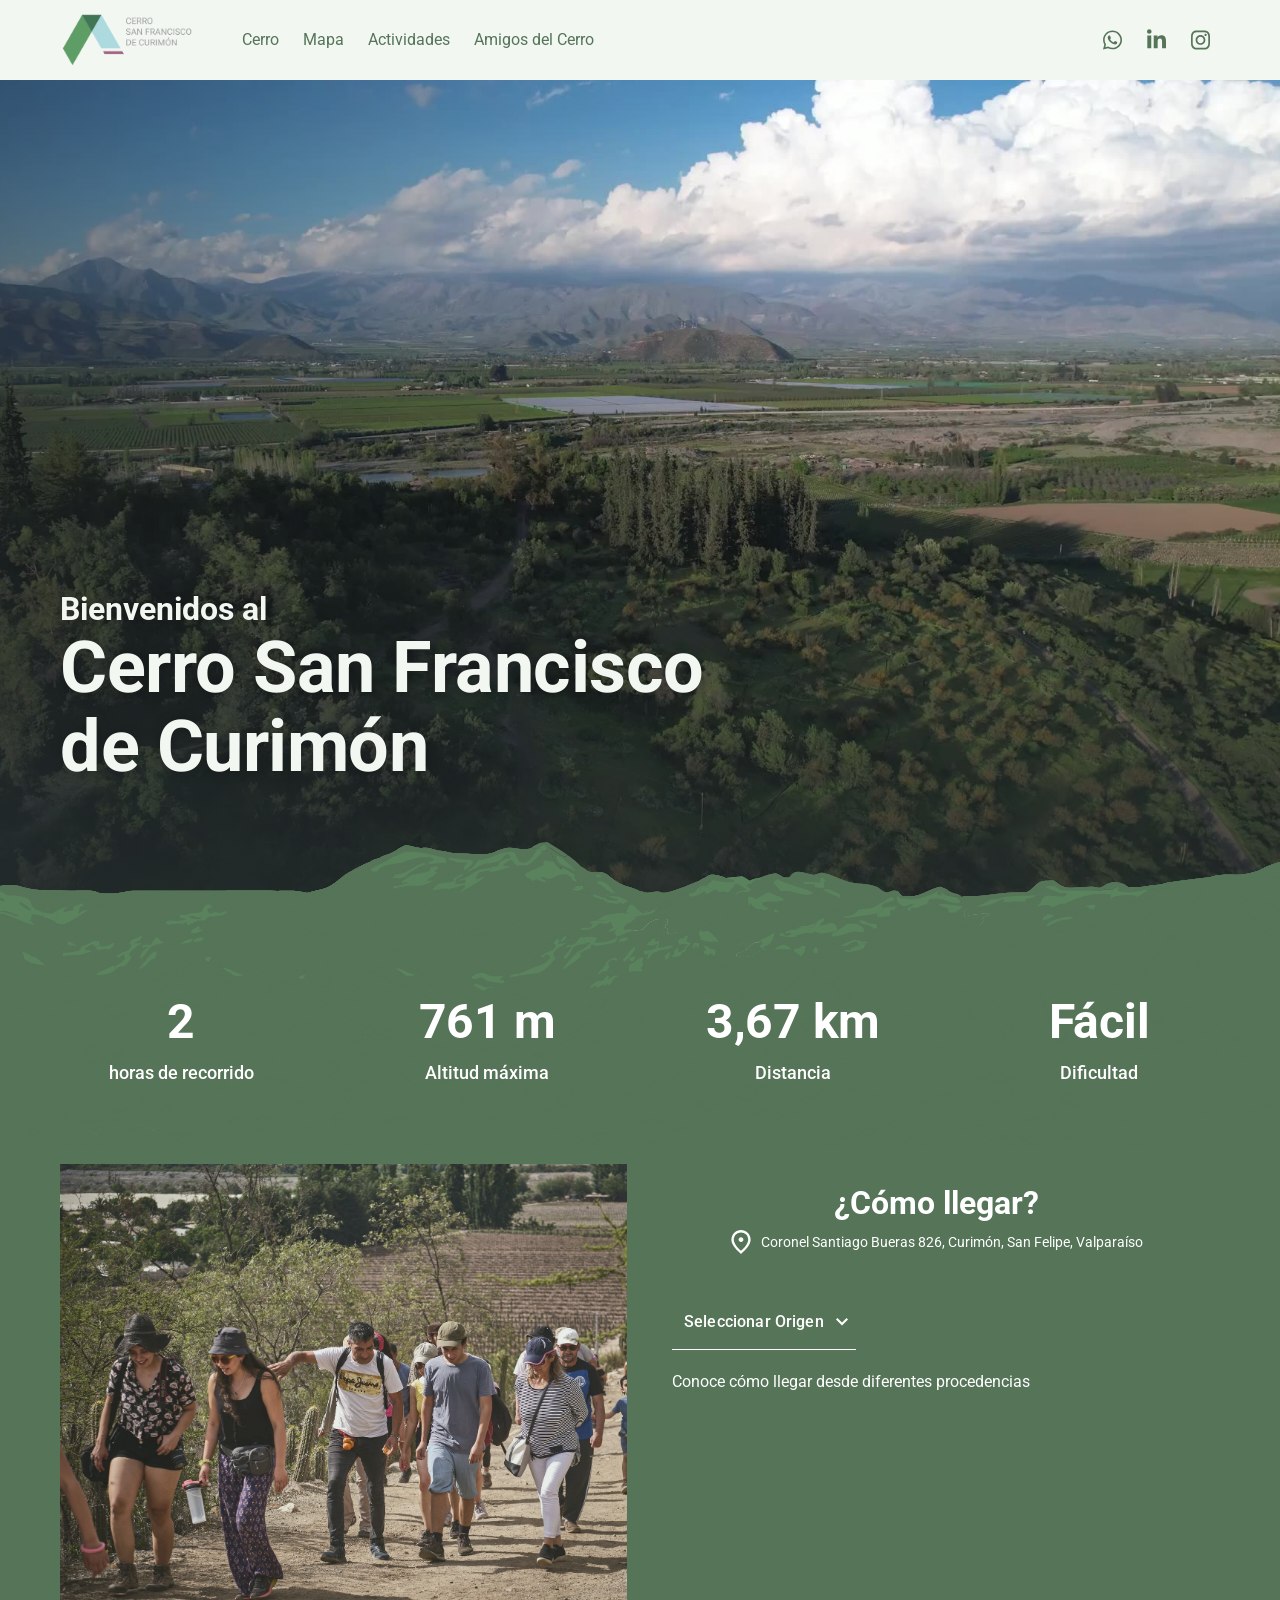
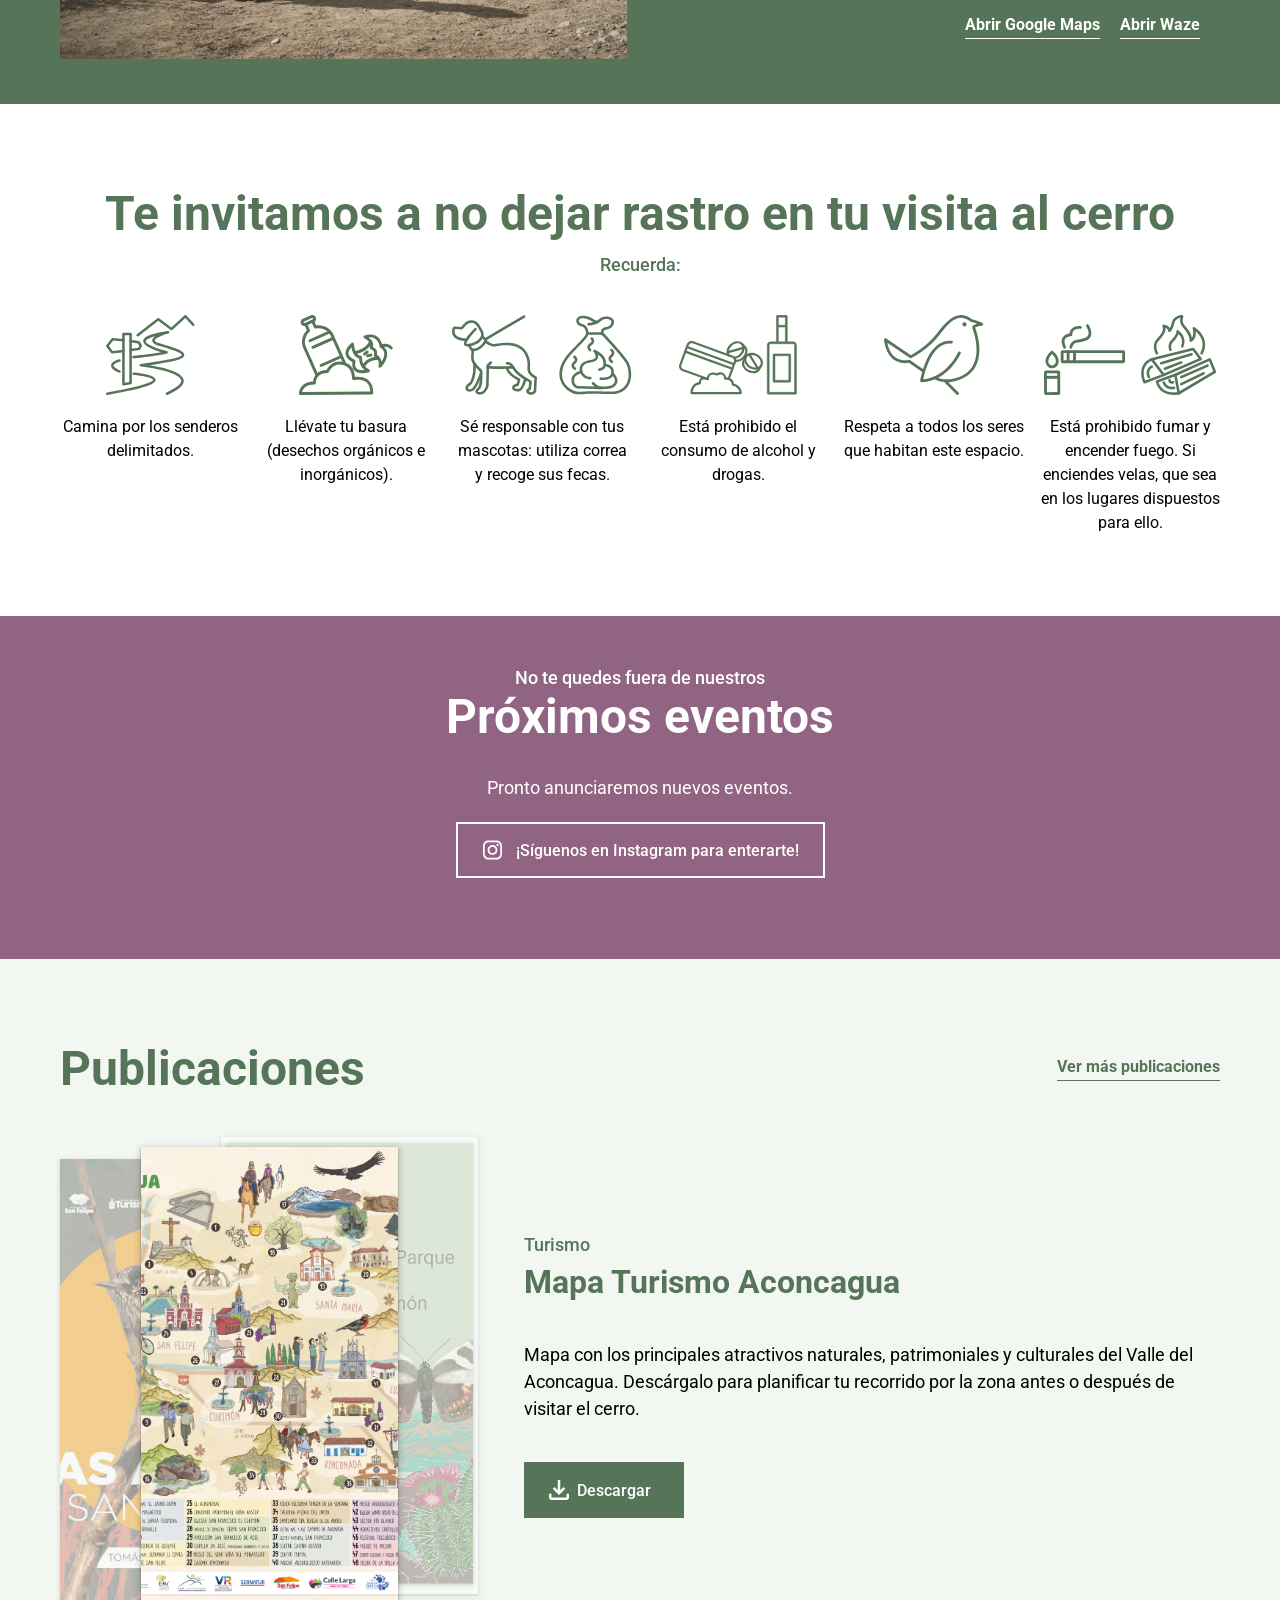
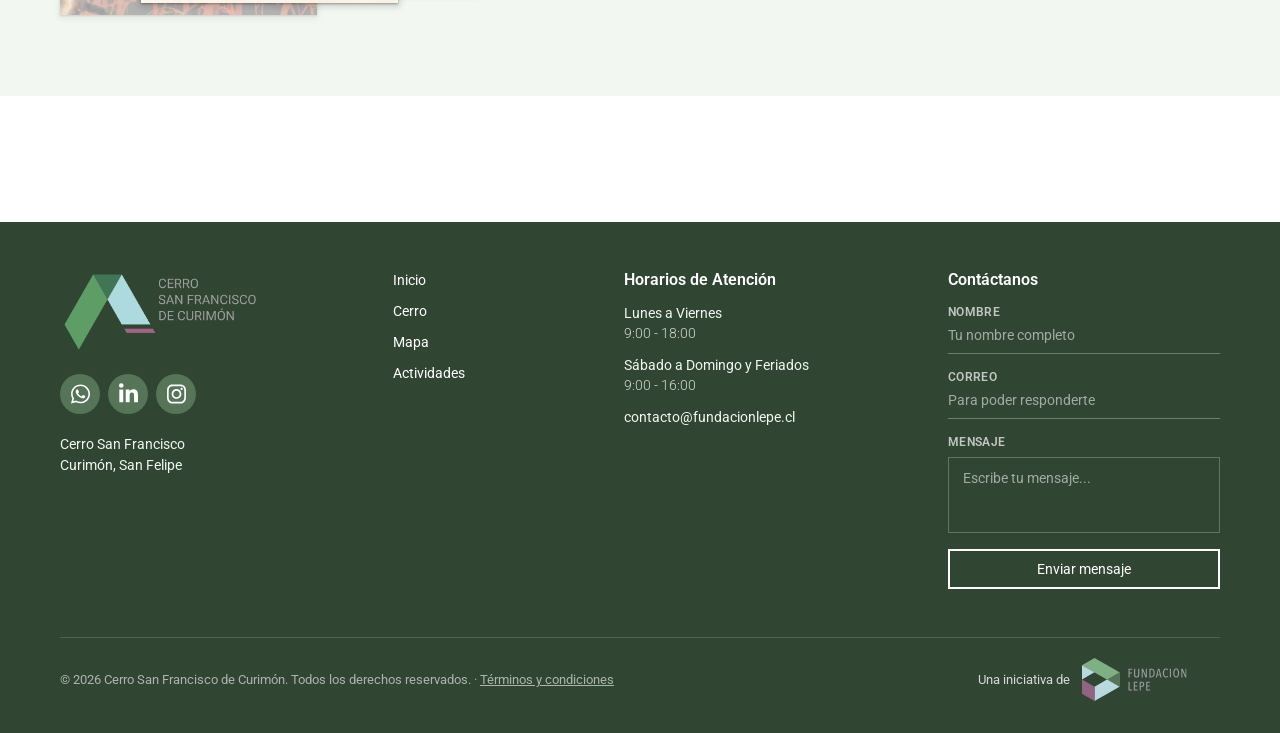
==== commit 246d33ea: "v 1.14.3" ====
--- a/index.html
+++ b/index.html
@@ -82,7 +82,7 @@
     <section class="banner">
         <!-- Video de fondo a todo el ancho (la foto se ve mientras carga) -->
         <video class="banner-video" autoplay muted loop playsinline poster="img/video-hero-poster.jpg" aria-hidden="true">
-            <source src="video/video hero.mp4" type="video/mp4">
+            <source src="video/video-hero.mp4" type="video/mp4">
         </video>
 
         <div class="wrapper banner-content">
@@ -122,7 +122,7 @@
             <div class="como-llegar">
                 <div class="como-llegar-image">
                     <!-- Foto provisoria: reemplazar por fotografía de la sesión con Diego Sandoval -->
-                    <img src="img/llegar.jpg" alt="Visitantes descansando en el cerro">
+                    <img src="img/llegar.jpg?v=2" alt="Visitantes descansando en el cerro">
                 </div>
 
                 <div class="como-llegar-card">
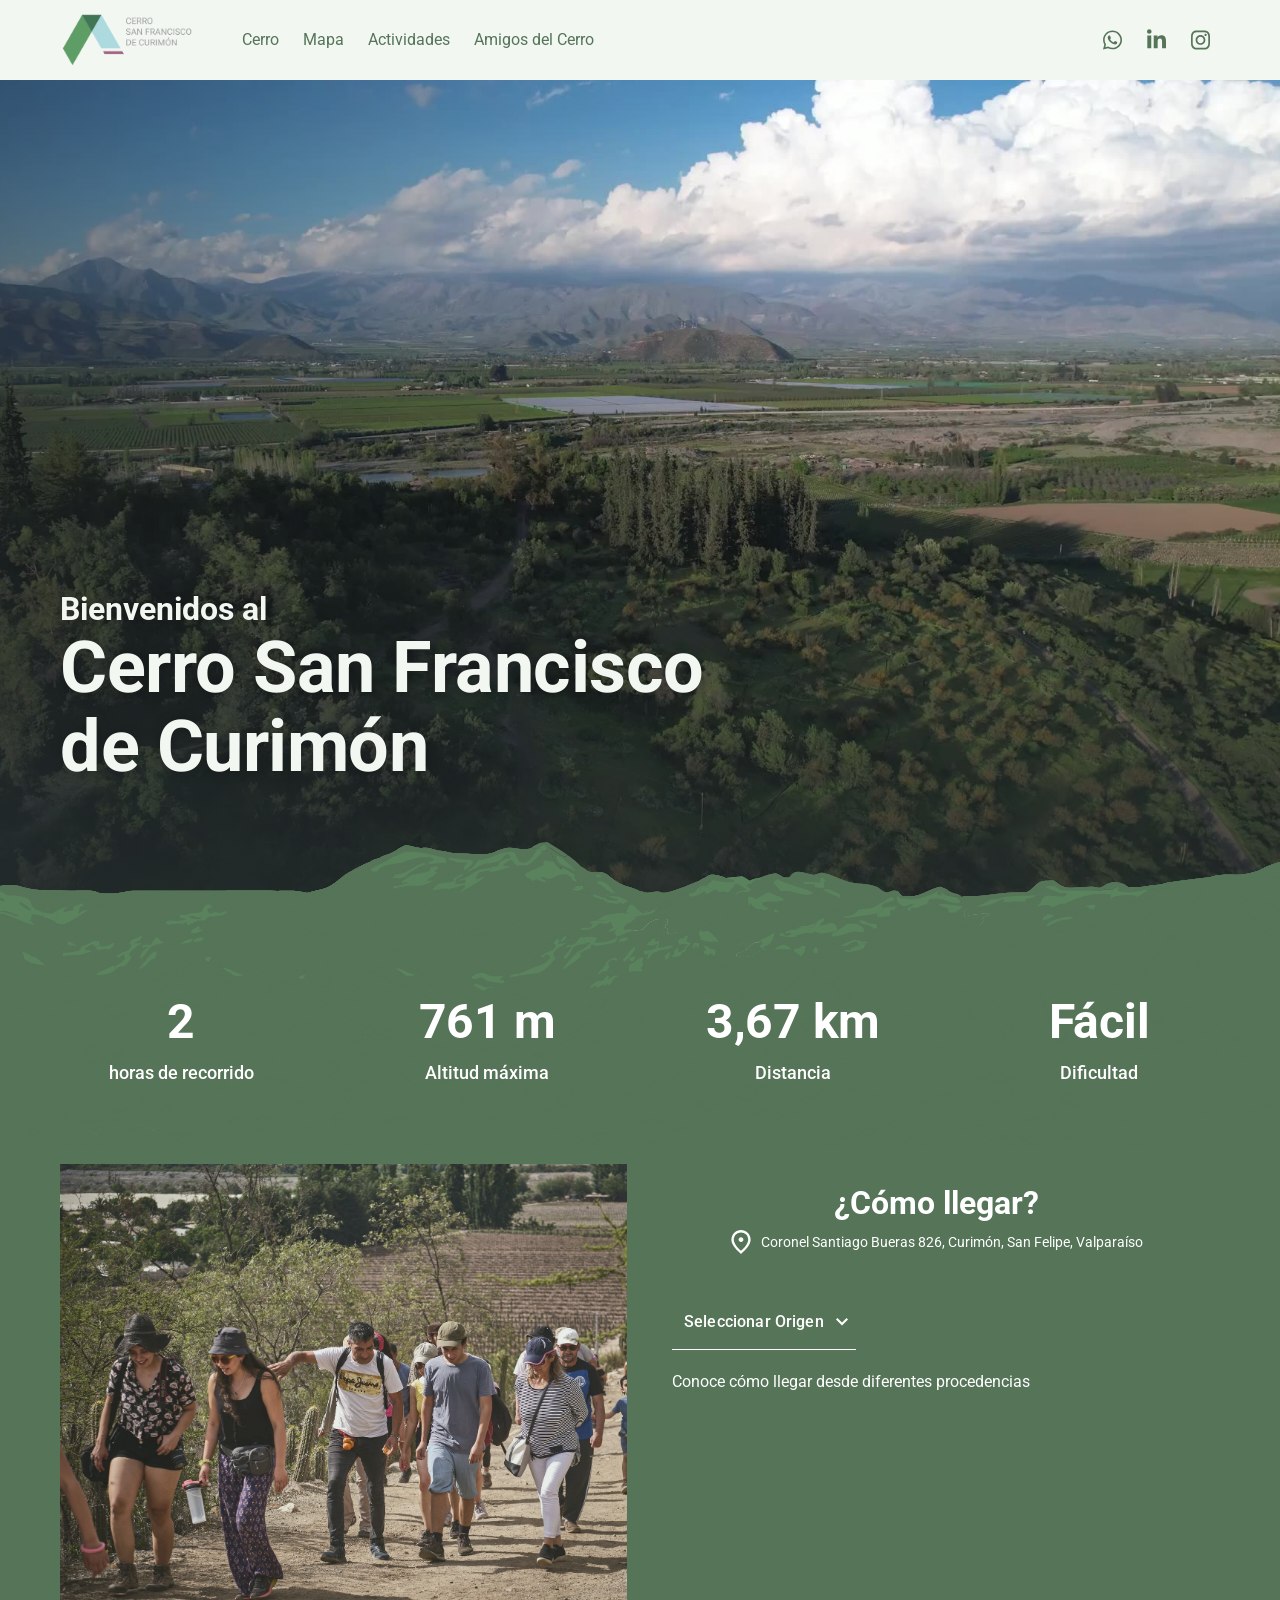
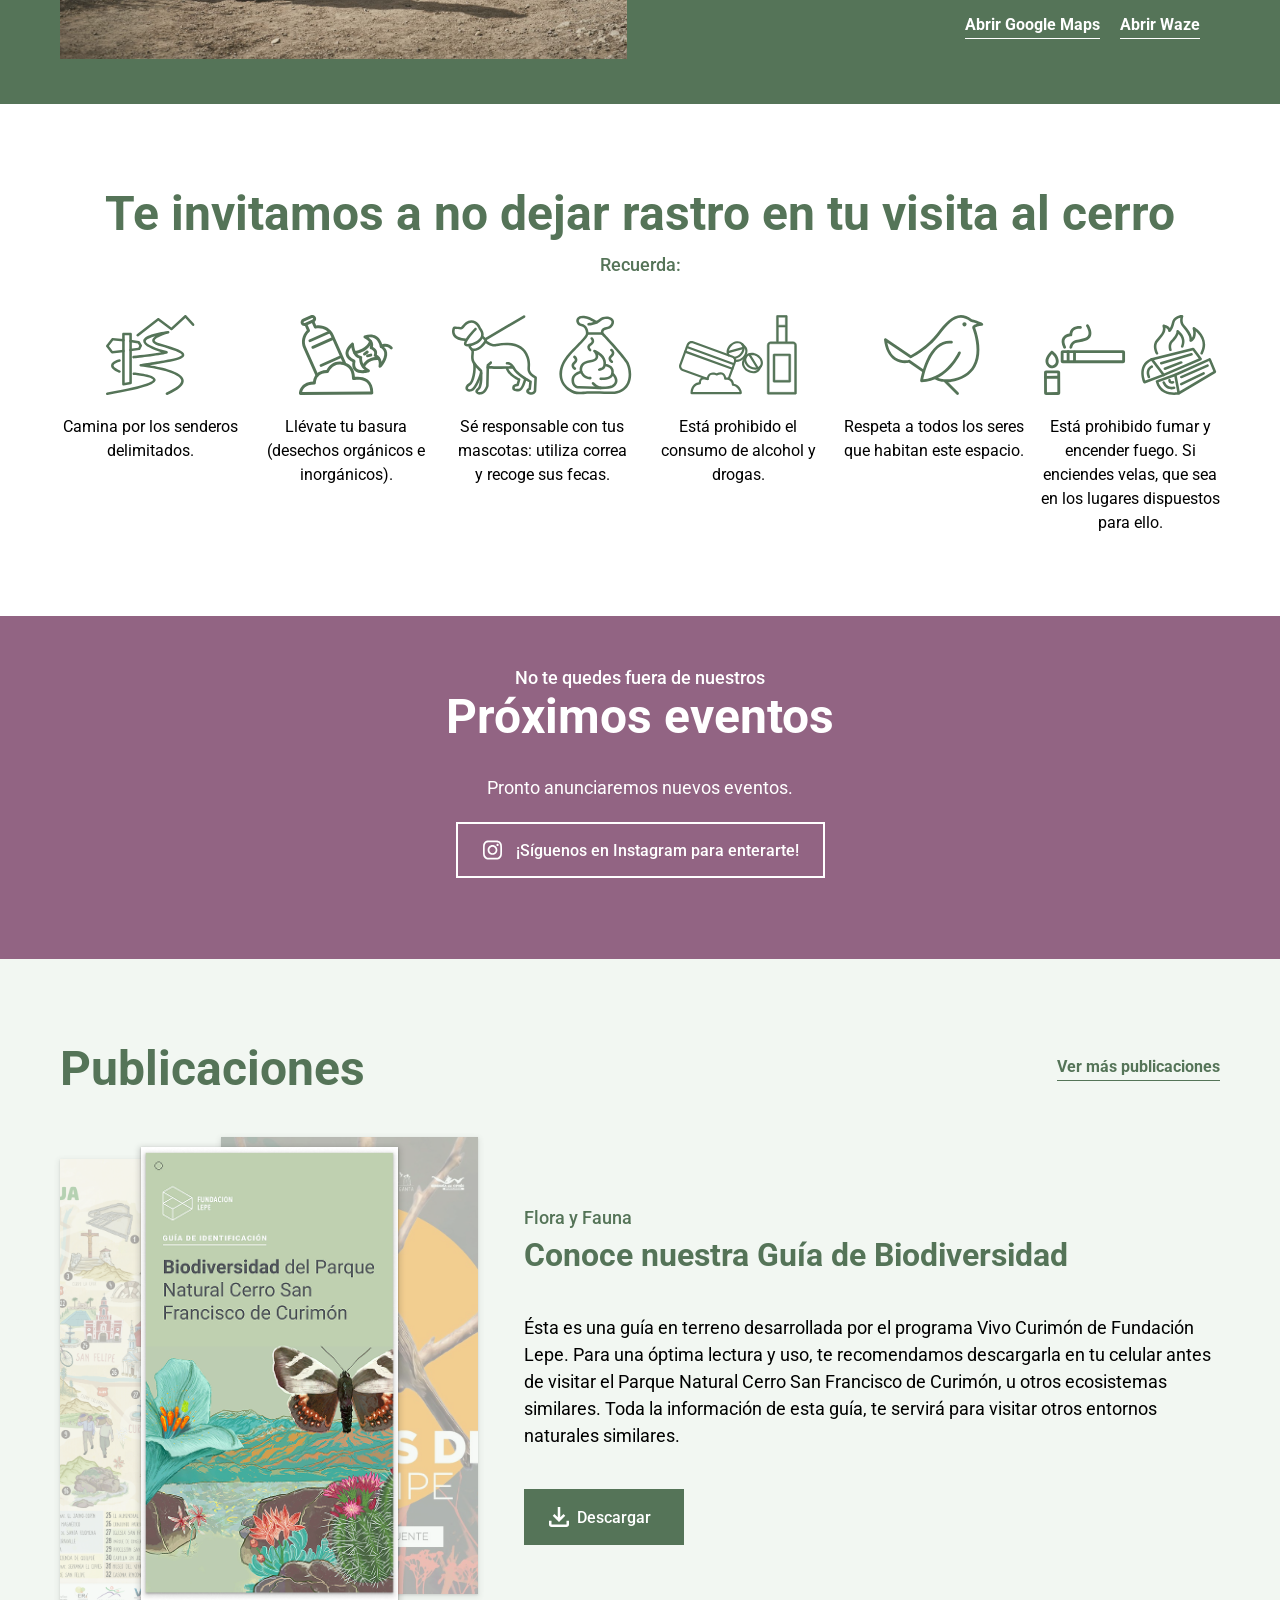
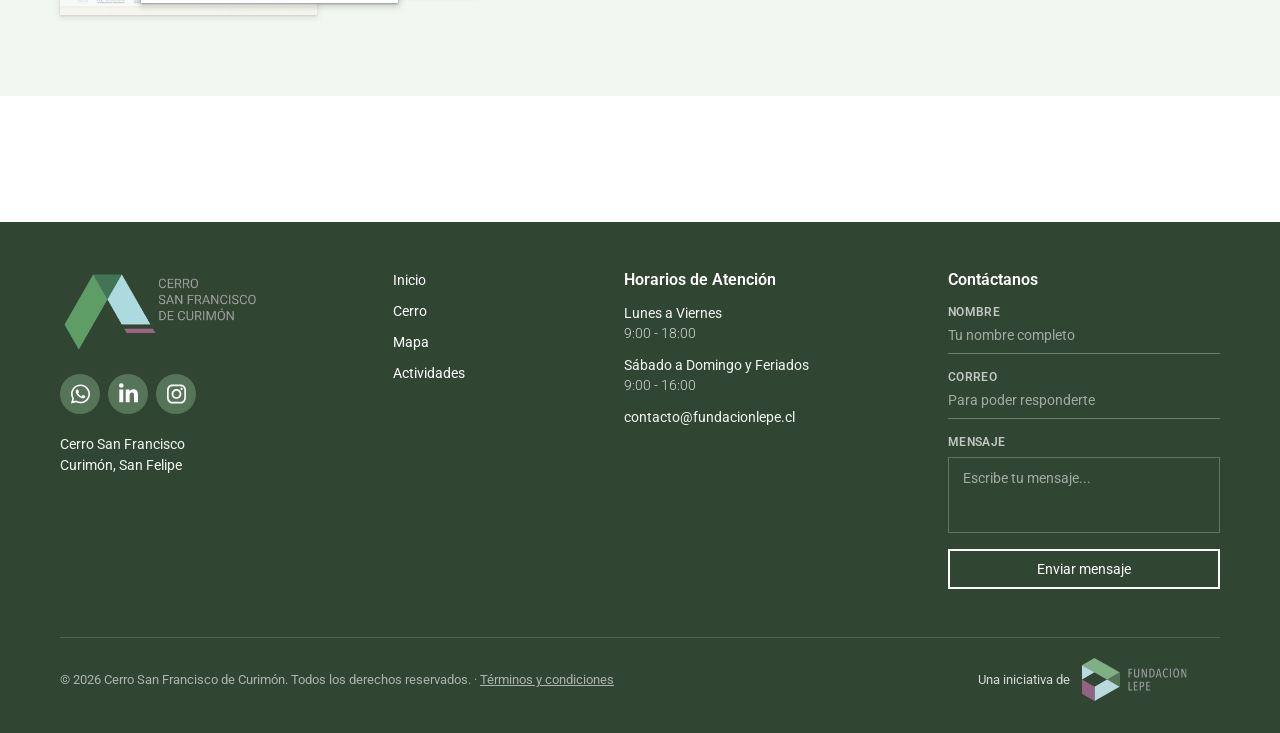
==== commit edf4dbd3: "v 1.14.3" ====
--- a/index.html
+++ b/index.html
@@ -314,7 +314,11 @@
                         <p class="publicacion-text">Guía para reconocer las aves que habitan San Felipe y el Valle del Aconcagua.
                             Llévala en tu visita al cerro y aprende a identificar las especies que puedes observar en sus
                             senderos.</p>
-                        <!-- Sin botón de descarga: esta publicación todavía no existe -->
+                        <!-- El PDF está alojado en la tienda de Shopify -->
+                        <a href="https://cdn.shopify.com/s/files/1/0803/7200/7187/files/LAS_AVES_DE_SAN_FELIPE.pdf?v=1782051955" target="_blank" rel="noopener" class="btn-primary-medium btn-primary-medium--tall btn-download">
+                            <img src="icons/download.svg" alt="" width="20" height="20" onerror="this.remove()">
+                            Descargar<span class="visually-hidden"> (se abre en una pestaña nueva)</span>
+                        </a>
                     </div>
                 </div>
             </div>
